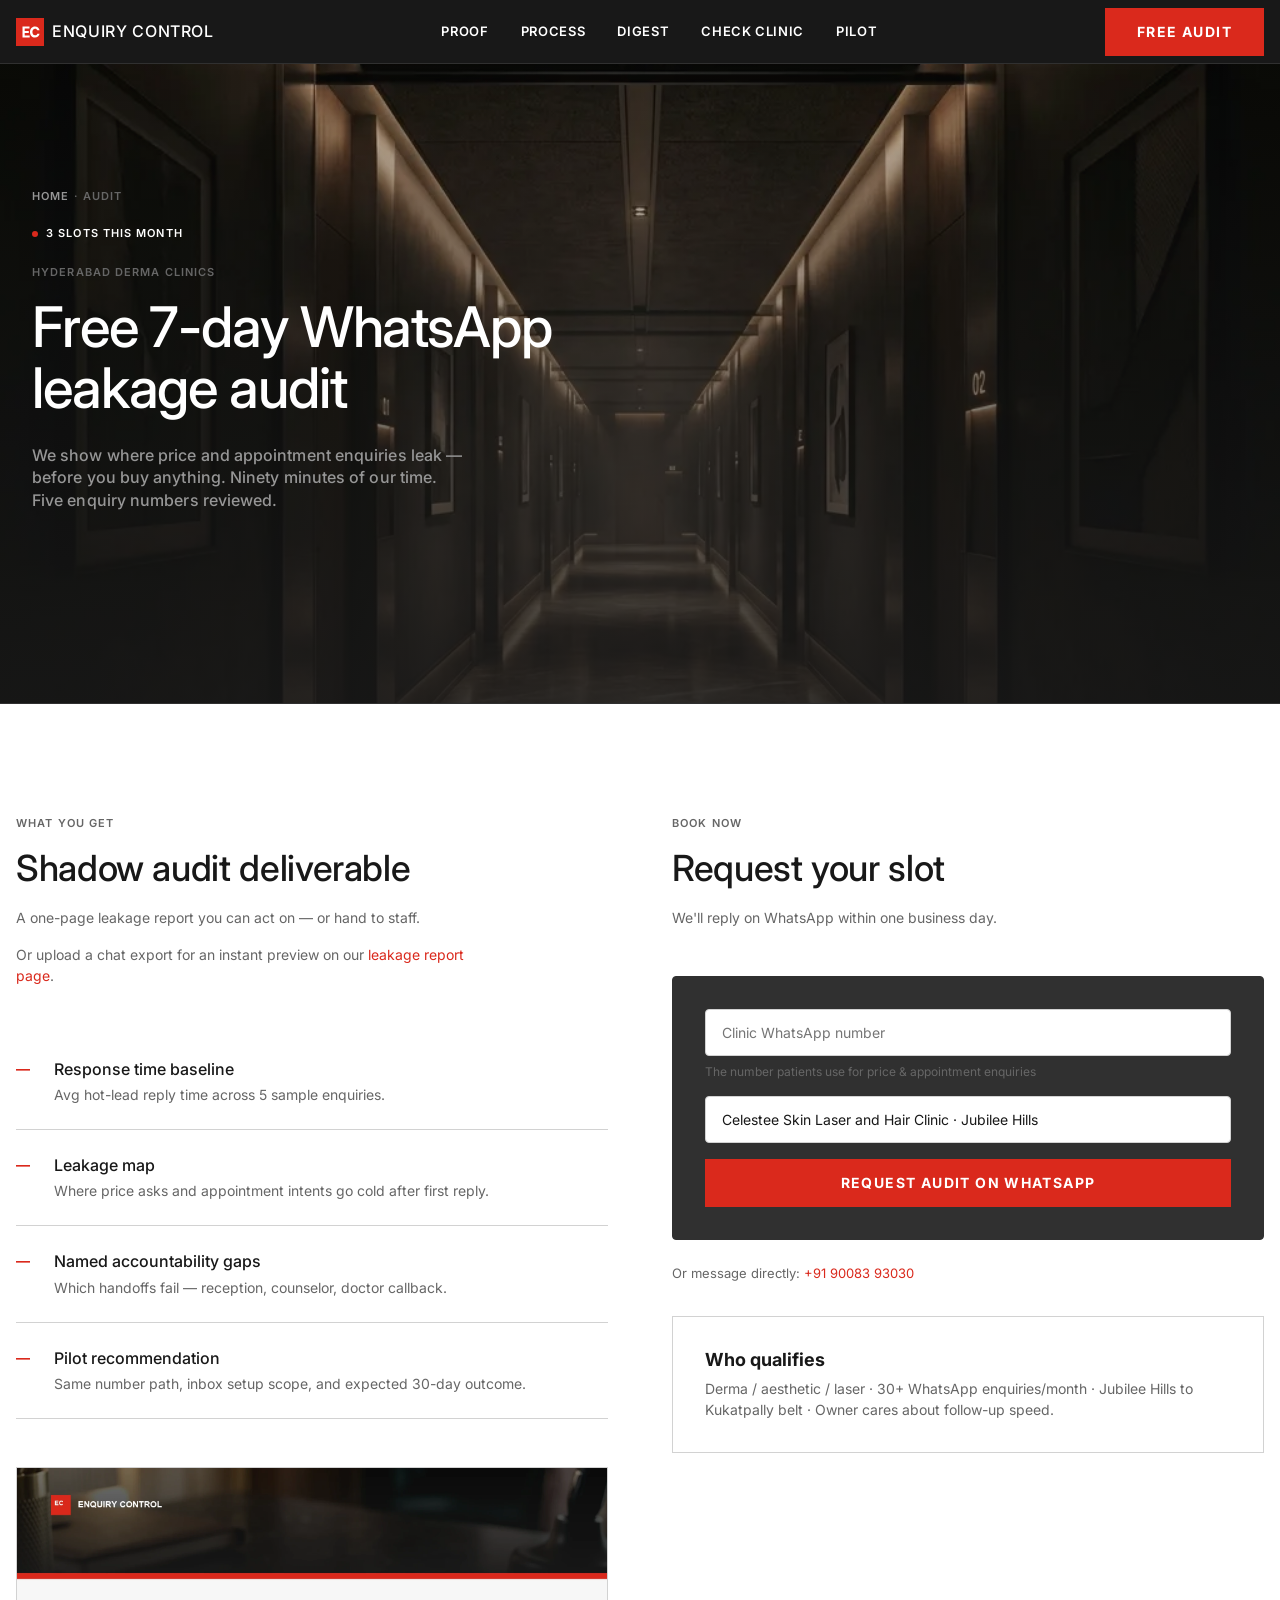
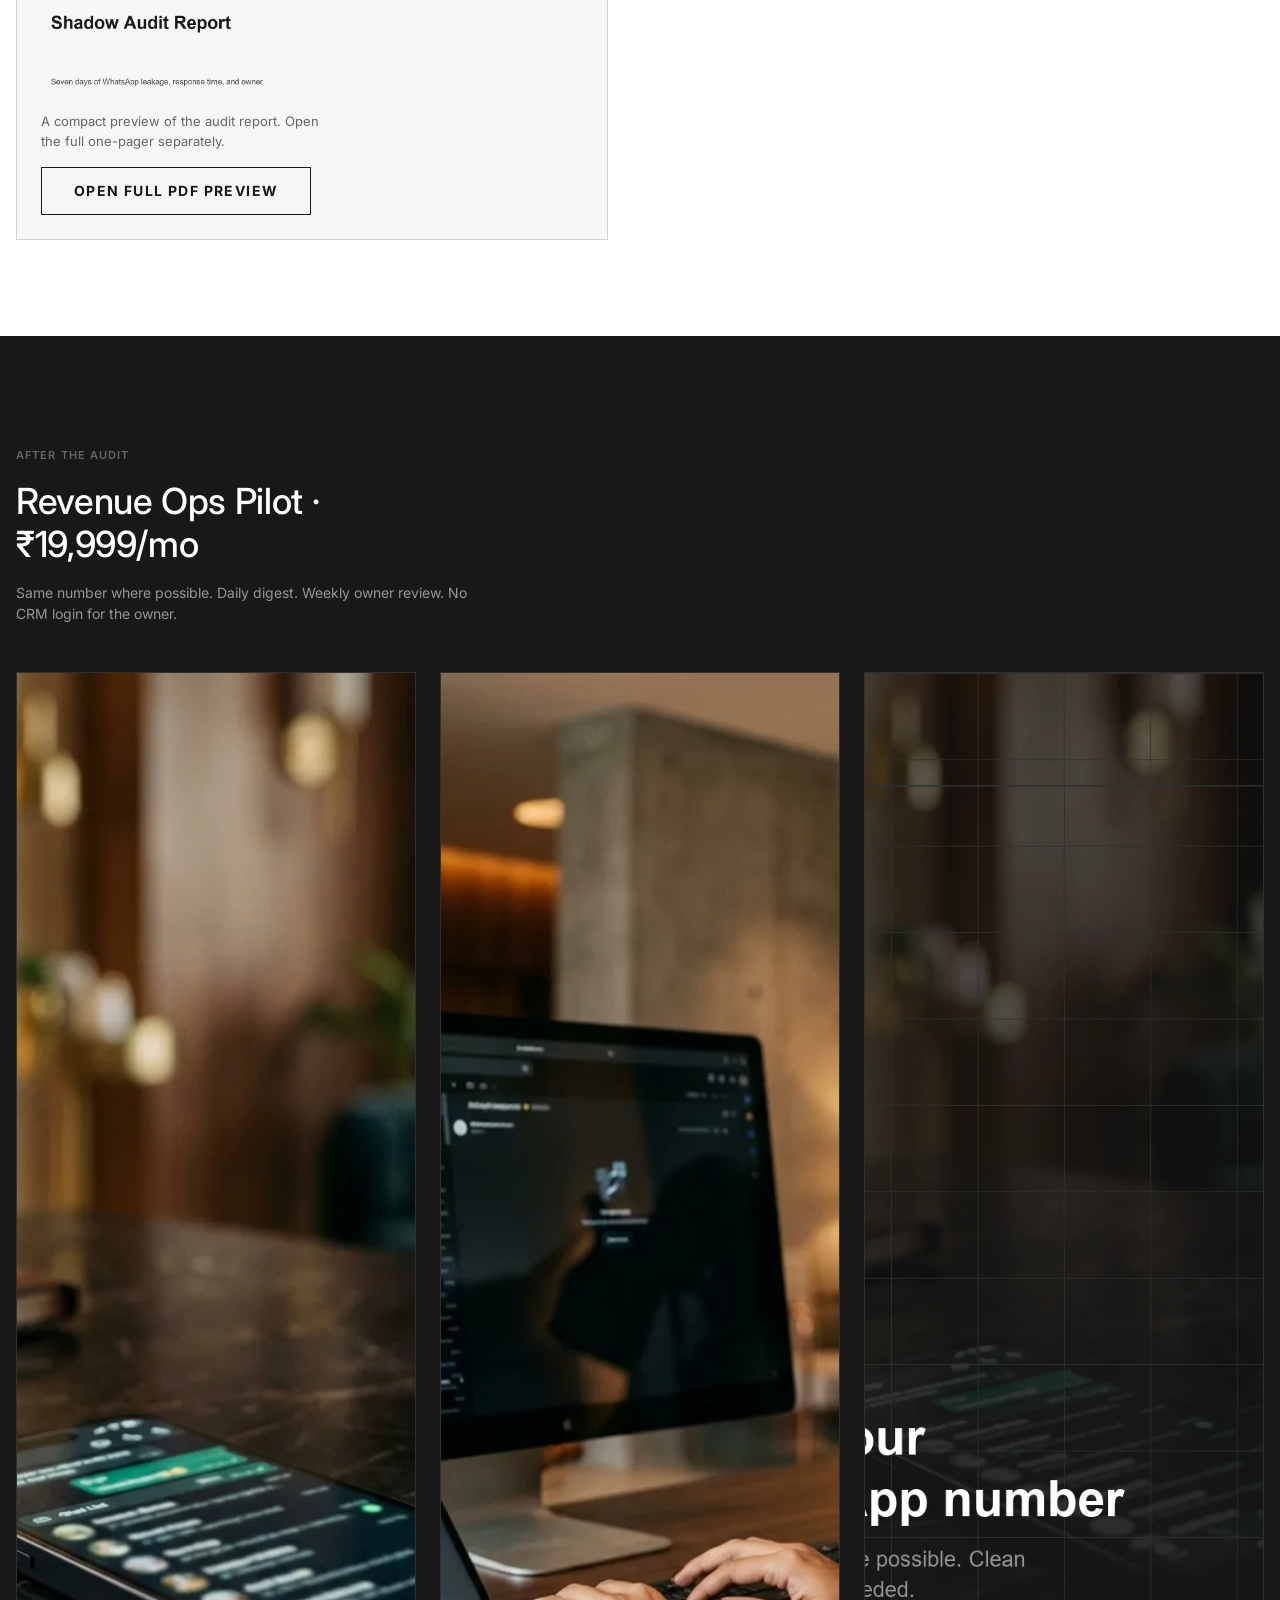
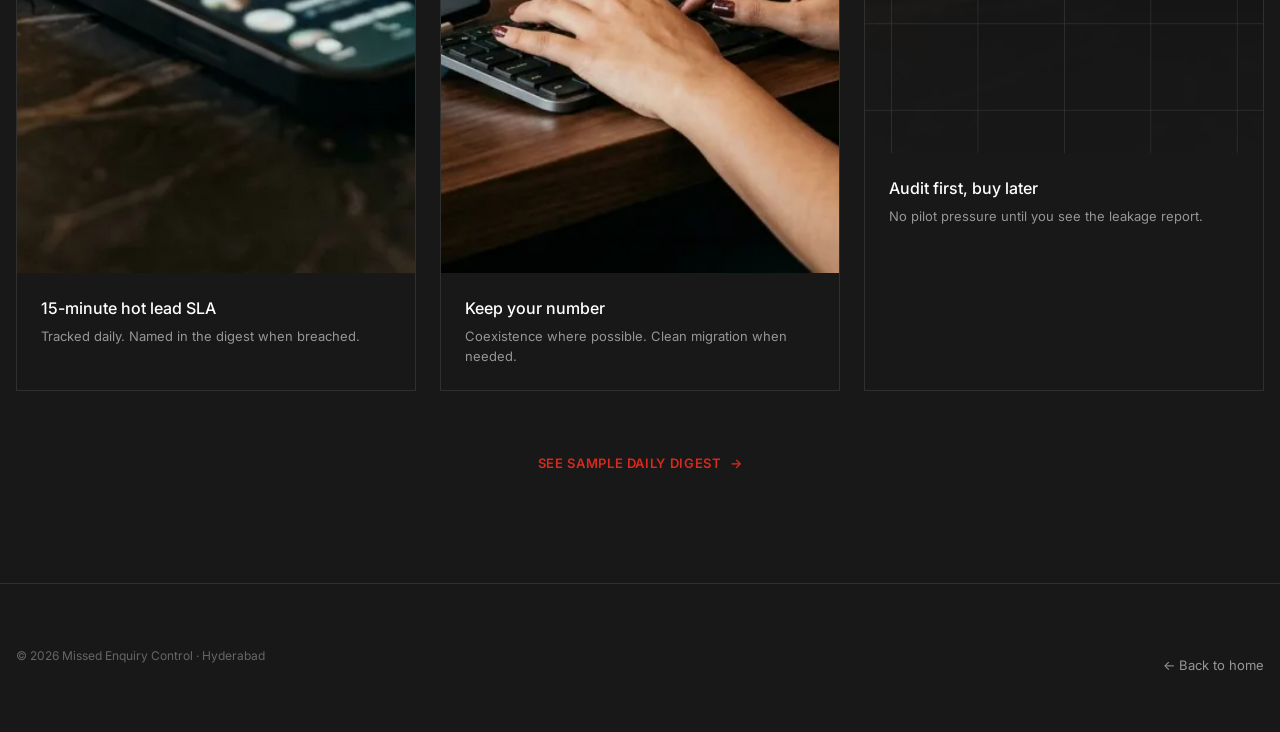
==== audit.html @ 1f403643 "Add centralized clinic config, Celestee demo, and export report page Co-authored-by: Cursor <cursora" ====
<!DOCTYPE html>
<html lang="en">

<head>
  <meta charset="UTF-8" />
  <meta name="viewport" content="width=device-width, initial-scale=1.0" />
  <meta name="description"
    content="Free 7-day WhatsApp leakage audit for Hyderabad derma clinics. See where price and appointment enquiries leak." />
  <meta property="og:title" content="Free 7-Day Audit · Missed Enquiry Control" />
  <meta property="og:description" content="Three slots this month. Jubilee Hills to Kukatpally." />
  <meta property="og:url" content="https://prasanthkuna.github.io/missed-enquiry-control/audit.html" />
  <meta property="og:image"
    content="https://prasanthkuna.github.io/missed-enquiry-control/assets/web/social-meta/ec-social-og-share.jpg" />
  <link rel="canonical" href="https://prasanthkuna.github.io/missed-enquiry-control/audit.html" />
  <title>Free 7-Day Audit · Missed Enquiry Control</title>
  <link rel="icon" type="image/png" sizes="512x512" href="assets/brand/ec-brand-favicon-512.png" />
  <link rel="stylesheet" href="tokens.css" />
  <link rel="stylesheet" href="styles.css" />
  <script>document.documentElement.classList.add("js");</script>
  <link href="https://fonts.googleapis.com/css2?family=Inter:wght@400;500;600;700&display=swap" rel="stylesheet" />
</head>

<body class="has-sticky-cta">
  <header class="top-nav-on-dark">
    <div class="container top-nav-inner">
      <a href="index.html" class="brand-mark" aria-label="Missed Enquiry Control home">
        <svg width="28" height="28" viewBox="0 0 28 28" fill="none" aria-hidden="true">
          <rect width="28" height="28" fill="#da291c" />
          <path d="M6.5 8.5h7v2h-4.8v2.5h4.1v2h-4.1v2.5h5v2h-7.2v-11z" fill="#fff" />
          <path
            d="M21.3 12.2c-.4-.9-1.1-1.5-2.2-1.5-1.6 0-2.7 1.3-2.7 3.3s1.1 3.3 2.7 3.3c1.1 0 1.9-.5 2.2-1.5h2.3c-.5 2.2-2.2 3.8-4.6 3.8-3 0-5-2.3-5-5.6s2-5.6 5-5.6c2.4 0 4.1 1.5 4.6 3.8h-2.3z"
            fill="#fff" />
        </svg>
        <span>Enquiry Control</span>
      </a>
      <nav aria-label="Primary">
        <ul class="nav-links">
          <li><a href="index.html#proof">Proof</a></li>
          <li><a href="index.html#how">Process</a></li>
          <li><a href="digest.html">Digest</a></li>
          <li><a href="report.html">Check clinic</a></li>
          <li><a href="index.html#pricing">Pilot</a></li>
        </ul>
      </nav>
      <div class="nav-actions">
        <a href="audit.html" class="button-primary" aria-current="page">Free audit</a>
        <button type="button" class="nav-toggle" aria-label="Open menu" aria-expanded="false" id="nav-toggle">
          <span></span><span></span><span></span>
        </button>
      </div>
    </div>
  </header>

  <div class="mobile-menu" id="mobile-menu" hidden>
    <a href="index.html#proof">Proof</a>
    <a href="index.html#how">Process</a>
    <a href="digest.html">Digest</a>
    <a href="report.html">Check clinic</a>
    <a href="index.html#pricing">Pilot</a>
    <a href="audit.html">Free audit</a>
  </div>

  <div class="sticky-cta-bar" id="sticky-cta">
    <a href="#audit-form" class="button-primary">Request audit</a>
  </div>

  <main>
    <section class="page-hero-compact" aria-labelledby="page-title">
      <div class="hero-photo">
        <img src="assets/web/bands/ec-band-clinic-corridor.webp" alt="" width="2560" height="900" fetchpriority="high" />
      </div>
      <div class="hero-content container">
        <p class="breadcrumb"><a href="index.html">Home</a> · Audit</p>
        <p class="hero-urgency">3 slots this month</p>
        <p class="hero-eyebrow">Hyderabad derma clinics</p>
        <h1 id="page-title">Free 7-day WhatsApp leakage audit</h1>
        <p class="hero-lead">We show where price and appointment enquiries leak — before you buy anything. Ninety
          minutes of our time. Five enquiry numbers reviewed.</p>
      </div>
    </section>

    <section class="hero-band-light page-section">
      <div class="container split-2">
        <div data-reveal>
          <div class="section-head">
            <p class="eyebrow">What you get</p>
            <h2>Shadow audit deliverable</h2>
            <p>A one-page leakage report you can act on — or hand to staff.</p>
            <p>Or upload a chat export for an instant preview on our <a href="report.html" style="color: var(--color-primary);">leakage report page</a>.</p>
          </div>
          <ul class="audit-checklist">
            <li>
              <div>
                <h3>Response time baseline</h3>
                <p>Avg hot-lead reply time across 5 sample enquiries.</p>
              </div>
            </li>
            <li>
              <div>
                <h3>Leakage map</h3>
                <p>Where price asks and appointment intents go cold after first reply.</p>
              </div>
            </li>
            <li>
              <div>
                <h3>Named accountability gaps</h3>
                <p>Which handoffs fail — reception, counselor, doctor callback.</p>
              </div>
            </li>
            <li>
              <div>
                <h3>Pilot recommendation</h3>
                <p>Same number path, inbox setup scope, and expected 30-day outcome.</p>
              </div>
            </li>
          </ul>
          <div class="audit-preview" data-reveal data-reveal-delay="1">
            <img src="assets/sales/ec-pdf-audit-cover.webp" alt="Shadow audit PDF cover preview" width="1920"
              height="1080" loading="lazy" />
            <div class="audit-preview-caption">
              <p>A compact preview of the audit report. Open the full one-pager separately.</p>
              <a href="assets/sales/ec-print-walkin-full.webp" class="button-outline-on-light" target="_blank"
                rel="noopener noreferrer">Open full PDF preview</a>
            </div>
          </div>
        </div>
        <div data-reveal data-reveal-delay="1">
          <div class="section-head">
            <p class="eyebrow">Book now</p>
            <h2>Request your slot</h2>
            <p>We'll reply on WhatsApp within one business day.</p>
          </div>
          <form class="newsletter-input-band" id="audit-form" data-audit-form style="flex-direction: column;"
            action="https://wa.me/919008393030" method="get" target="_blank" rel="noopener noreferrer">
            <label for="phone" class="visually-hidden">Clinic WhatsApp number</label>
            <input type="tel" id="phone" name="phone" class="text-input-on-light" placeholder="Clinic WhatsApp number"
              autocomplete="tel" required style="width: 100%;" />
            <p class="form-field-hint">The number patients use for price &amp; appointment enquiries</p>
            <label for="clinic" class="visually-hidden">Clinic name</label>
            <input type="text" id="clinic" name="clinic" class="text-input-on-light" placeholder="Clinic name · area"
              data-clinic-prefill required style="width: 100%;" />
            <button type="submit" class="button-primary" style="width: 100%;">Request audit on WhatsApp</button>
          </form>
          <p style="margin-top: var(--spacing-sm); font: var(--text-body-sm); color: var(--color-muted);">
            Or message directly:
            <a href="https://wa.me/919008393030?text=Hi%20%E2%80%94%20I%27d%20like%20the%20free%207-day%20WhatsApp%20leakage%20audit."
              style="color: var(--color-primary);">+91 90083 93030</a>
          </p>
          <div class="feature-card-light" style="margin-top: var(--spacing-md);">
            <h3>Who qualifies</h3>
            <p>Derma / aesthetic / laser · 30+ WhatsApp enquiries/month · Jubilee Hills to Kukatpally belt · Owner
              cares about follow-up speed.</p>
          </div>
        </div>
      </div>
    </section>

    <section class="band-dark page-section">
      <div class="container">
        <div class="section-head" data-reveal>
          <p class="eyebrow">After the audit</p>
          <h2>Revenue Ops Pilot · ₹19,999/mo</h2>
          <p>Same number where possible. Daily digest. Weekly owner review. No CRM login for the owner.</p>
        </div>
        <div class="trust-grid">
          <article class="trust-card" data-reveal>
            <img src="assets/web/features/ec-feature-same-number.webp" alt="" width="1600" height="1200"
              loading="lazy" />
            <div class="trust-card-body">
              <h3>15-minute hot lead SLA</h3>
              <p>Tracked daily. Named in the digest when breached.</p>
            </div>
          </article>
          <article class="trust-card" data-reveal data-reveal-delay="1">
            <img src="assets/web/features/ec-feature-team-inbox.webp" alt="" width="1600" height="1200"
              loading="lazy" />
            <div class="trust-card-body">
              <h3>Keep your number</h3>
              <p>Coexistence where possible. Clean migration when needed.</p>
            </div>
          </article>
          <article class="trust-card" data-reveal data-reveal-delay="2">
            <img src="assets/instagram/feed/ec-ig-post-coexistence.webp" alt="" width="1080" height="1080"
              loading="lazy" />
            <div class="trust-card-body">
              <h3>Audit first, buy later</h3>
              <p>No pilot pressure until you see the leakage report.</p>
            </div>
          </article>
        </div>
        <p style="margin-top: var(--spacing-lg); text-align: center;" data-reveal>
          <a href="digest.html" class="link-arrow">See sample daily digest</a>
        </p>
      </div>
    </section>
  </main>

  <footer class="footer-dark">
    <div class="container">
      <div class="footer-bottom" style="margin-top: 0; border-top: none; padding-top: 0;">
        <span>© 2026 Missed Enquiry Control · Hyderabad</span>
        <a class="footer-link" href="index.html">← Back to home</a>
      </div>
    </div>
  </footer>

  <style>
    .visually-hidden {
      position: absolute;
      width: 1px;
      height: 1px;
      padding: 0;
      margin: -1px;
      overflow: hidden;
      clip: rect(0, 0, 0, 0);
      border: 0;
    }

    .hero-band-light .audit-checklist li::before {
      color: var(--color-primary);
    }

    .hero-band-light .audit-checklist li {
      border-bottom-color: var(--color-hairline-on-light);
    }

    .hero-band-light .audit-checklist h3 {
      color: var(--color-body-on-light);
    }

    .hero-band-light .audit-checklist p {
      color: var(--color-muted);
    }
  </style>
  <script src="js/clinic-data.js"></script>
  <script src="site.js"></script>
</body>

</html>
---- tokens.css ----
:root {
  /* Brand & accent */
  --color-primary: #da291c;
  --color-primary-active: #b01e0a;
  --color-primary-hover: #9d2211;
  --color-accent-yellow-hypersail: #fff200;
  --color-accent-yellow: #f6e500;

  /* Surface */
  --color-canvas: #181818;
  --color-canvas-elevated: #303030;
  --color-canvas-light: #ffffff;
  --color-surface-card: #303030;
  --color-surface-soft-light: #f7f7f7;
  --color-surface-strong-light: #ebebeb;

  /* Hairlines */
  --color-hairline: #303030;
  --color-hairline-on-light: #d2d2d2;
  --color-hairline-soft: #ebebeb;

  /* Text */
  --color-ink: #ffffff;
  --color-body: #969696;
  --color-body-strong: #ffffff;
  --color-body-on-light: #181818;
  --color-muted: #666666;
  --color-muted-soft: #8f8f8f;
  --color-on-primary: #ffffff;

  /* Semantic */
  --color-semantic-info: #4c98b9;
  --color-semantic-success: #03904a;
  --color-semantic-warning: #f13a2c;

  /* Typography — Inter substitute for FerrariSans */
  --font-sans: "Inter", -apple-system, system-ui, sans-serif;

  --text-display-mega: 500 80px/1.05 var(--font-sans);
  --text-display-xl: 500 56px/1.1 var(--font-sans);
  --text-display-lg: 500 36px/1.2 var(--font-sans);
  --text-display-md: 500 26px/1.5 var(--font-sans);
  --text-title-md: 700 18px/1.2 var(--font-sans);
  --text-title-sm: 500 16px/1.4 var(--font-sans);
  --text-body-md: 400 14px/1.5 var(--font-sans);
  --text-body-sm: 400 13px/1.5 var(--font-sans);
  --text-caption: 400 12px/1.4 var(--font-sans);
  --text-caption-uppercase: 600 11px/1.4 var(--font-sans);
  --text-button: 700 14px/1 var(--font-sans);
  --text-nav-link: 600 13px/1.4 var(--font-sans);
  --text-number-display: 700 80px/1 var(--font-sans);

  --tracking-display-mega: -1.6px;
  --tracking-display-xl: -1.12px;
  --tracking-display-lg: -0.36px;
  --tracking-display-md: 0.195px;
  --tracking-title-sm: 0.08px;
  --tracking-caption-uppercase: 1.1px;
  --tracking-button: 1.4px;
  --tracking-nav-link: 0.65px;

  /* Spacing — 8px ladder */
  --spacing-xxxs: 4px;
  --spacing-xxs: 8px;
  --spacing-xs: 16px;
  --spacing-sm: 24px;
  --spacing-md: 32px;
  --spacing-lg: 48px;
  --spacing-xl: 64px;
  --spacing-xxl: 96px;
  --spacing-super: 128px;

  /* Radius */
  --rounded-none: 0px;
  --rounded-xs: 2px;
  --rounded-sm: 4px;
  --rounded-md: 6px;
  --rounded-lg: 8px;
  --rounded-xl: 12px;
  --rounded-full: 9999px;

  /* Elevation */
  --shadow-small: 0 4px 8px rgba(0, 0, 0, 0.1);
  --gradient-rosso: linear-gradient(180deg, #a00c01, #da291c 64%);
  --gradient-dark: linear-gradient(180deg, #3c3c3c, #030303 64%);

  /* Layout */
  --container-max: 1280px;
  --nav-height: 64px;
}

@media (max-width: 1024px) {
  :root {
    --text-display-mega: 500 56px/1.1 var(--font-sans);
    --text-number-display: 700 56px/1 var(--font-sans);
    --tracking-display-mega: -1.12px;
  }
}

@media (max-width: 640px) {
  :root {
    --text-display-mega: 500 32px/1.15 var(--font-sans);
    --text-display-lg: 500 28px/1.2 var(--font-sans);
    --text-number-display: 700 48px/1 var(--font-sans);
    --tracking-display-mega: -0.64px;
    --spacing-xxl: 64px;
    --spacing-super: 80px;
  }
}
---- styles.css ----
*,
*::before,
*::after {
  box-sizing: border-box;
  margin: 0;
  padding: 0;
}

html {
  scroll-behavior: smooth;
}

body {
  font: var(--text-body-md);
  letter-spacing: 0;
  color: var(--color-body);
  background: var(--color-canvas);
  -webkit-font-smoothing: antialiased;
}

img {
  display: block;
  max-width: 100%;
}

a {
  color: inherit;
  text-decoration: none;
}

.container {
  width: min(100% - var(--spacing-md), var(--container-max));
  margin-inline: auto;
}

/* ——— Top nav ——— */
.top-nav-on-dark {
  position: fixed;
  inset: 0 0 auto 0;
  z-index: 100;
  height: var(--nav-height);
  background: var(--color-canvas);
  border-bottom: 1px solid var(--color-hairline);
}

.top-nav-inner {
  height: 100%;
  display: flex;
  align-items: center;
  justify-content: space-between;
  gap: var(--spacing-sm);
}

.brand-mark {
  display: flex;
  align-items: center;
  gap: var(--spacing-xxs);
  color: var(--color-ink);
  font: var(--text-title-sm);
  letter-spacing: var(--tracking-nav-link);
  text-transform: uppercase;
}

.brand-mark svg {
  flex-shrink: 0;
}

.nav-links {
  display: none;
  align-items: center;
  gap: var(--spacing-md);
  list-style: none;
}

.nav-links a {
  font: var(--text-nav-link);
  letter-spacing: var(--tracking-nav-link);
  text-transform: uppercase;
  color: var(--color-ink);
  padding: var(--spacing-xxs) 0;
  min-height: 48px;
  display: inline-flex;
  align-items: center;
}

.nav-actions {
  display: flex;
  align-items: center;
  gap: var(--spacing-xs);
}

.nav-toggle {
  display: flex;
  flex-direction: column;
  justify-content: center;
  gap: 5px;
  width: 48px;
  height: 48px;
  background: none;
  border: none;
  cursor: pointer;
  padding: var(--spacing-xxs);
}

.nav-toggle span {
  display: block;
  height: 1px;
  background: var(--color-ink);
  width: 20px;
}

.mobile-menu {
  display: none;
  position: fixed;
  inset: var(--nav-height) 0 0 0;
  background: var(--color-canvas);
  padding: var(--spacing-md);
  border-top: 1px solid var(--color-hairline);
  z-index: 99;
}

.mobile-menu.is-open {
  display: block;
}

.mobile-menu a {
  display: block;
  font: var(--text-nav-link);
  letter-spacing: var(--tracking-nav-link);
  text-transform: uppercase;
  color: var(--color-ink);
  padding: var(--spacing-sm) 0;
  border-bottom: 1px solid var(--color-hairline);
}

@media (min-width: 768px) {
  .nav-links {
    display: flex;
  }

  .nav-toggle {
    display: none;
  }
}

.top-nav-on-dark.is-scrolled {
  background: rgba(24, 24, 24, 0.94);
  backdrop-filter: blur(14px);
  -webkit-backdrop-filter: blur(14px);
  border-bottom-color: rgba(48, 48, 48, 0.9);
}

.nav-links a[aria-current="page"] {
  color: var(--color-primary);
}

/* ——— Buttons ——— */
.button-primary,
.button-outline-on-dark,
.button-outline-on-light {
  display: inline-flex;
  align-items: center;
  justify-content: center;
  min-height: 48px;
  padding: 14px 32px;
  font: var(--text-button);
  letter-spacing: var(--tracking-button);
  text-transform: uppercase;
  border-radius: var(--rounded-none);
  border: none;
  cursor: pointer;
  white-space: nowrap;
}

.button-primary {
  background: var(--color-primary);
  color: var(--color-on-primary);
}

.button-primary:active {
  background: var(--color-primary-active);
}

.button-outline-on-dark {
  background: transparent;
  color: var(--color-ink);
  border: 1px solid var(--color-ink);
}

.button-outline-on-light {
  background: transparent;
  color: var(--color-body-on-light);
  border: 1px solid var(--color-body-on-light);
}

.button-tertiary-text {
  font: var(--text-nav-link);
  letter-spacing: var(--tracking-nav-link);
  text-transform: uppercase;
  color: var(--color-ink);
  background: none;
  border: none;
  cursor: pointer;
  min-height: 48px;
  display: inline-flex;
  align-items: center;
}

/* ——— Hero cinema ——— */
.hero-band-cinema {
  position: relative;
  min-height: 100vh;
  min-height: 100svh;
  display: flex;
  flex-direction: column;
  justify-content: flex-end;
  background: var(--color-canvas);
}

.hero-photo {
  position: absolute;
  inset: 0;
  z-index: 0;
}

.hero-photo picture,
.hero-photo img {
  width: 100%;
  height: 100%;
}

.hero-photo picture {
  display: block;
}

.hero-photo img {
  object-fit: cover;
  object-position: center 30%;
}

.hero-photo::after {
  content: "";
  position: absolute;
  inset: 0;
  background: linear-gradient(180deg,
      rgba(24, 24, 24, 0.15) 0%,
      rgba(24, 24, 24, 0.55) 45%,
      rgba(24, 24, 24, 0.92) 100%);
}

.hero-content {
  position: relative;
  z-index: 1;
  padding: var(--spacing-super) var(--spacing-md) var(--spacing-xxl);
  width: 100%;
  max-width: var(--container-max);
  margin-inline: auto;
}

.hero-eyebrow {
  font: var(--text-caption-uppercase);
  letter-spacing: var(--tracking-caption-uppercase);
  text-transform: uppercase;
  color: var(--color-muted);
  margin-bottom: var(--spacing-xs);
}

.hero-band-cinema h1 {
  font: var(--text-display-mega);
  letter-spacing: var(--tracking-display-mega);
  font-weight: 500;
  color: var(--color-ink);
  max-width: 14ch;
  margin-bottom: var(--spacing-sm);
}

.hero-lead {
  font: var(--text-title-sm);
  letter-spacing: var(--tracking-title-sm);
  color: var(--color-body);
  max-width: 42ch;
  margin-bottom: var(--spacing-lg);
}

.hero-ctas {
  display: flex;
  flex-wrap: wrap;
  gap: var(--spacing-xs);
}

/* ——— Spec row ——— */
.spec-band {
  padding: var(--spacing-xxl) 0;
  border-top: 1px solid var(--color-hairline);
  border-bottom: 1px solid var(--color-hairline);
}

.spec-grid {
  display: grid;
  grid-template-columns: repeat(2, 1fr);
  gap: var(--spacing-md);
}

@media (min-width: 768px) {
  .spec-grid {
    grid-template-columns: repeat(4, 1fr);
  }
}

.spec-cell {
  text-align: left;
}

.spec-cell .value {
  font: var(--text-number-display);
  letter-spacing: var(--tracking-display-mega);
  color: var(--color-ink);
  line-height: 1;
}

.spec-cell .value.accent {
  color: var(--color-primary);
}

.spec-cell .label {
  font: var(--text-caption-uppercase);
  letter-spacing: var(--tracking-caption-uppercase);
  text-transform: uppercase;
  color: var(--color-muted);
  margin-top: var(--spacing-xxs);
}

/* ——— Section heads ——— */
.section-head {
  margin-bottom: var(--spacing-lg);
}

.section-head .eyebrow {
  font: var(--text-caption-uppercase);
  letter-spacing: var(--tracking-caption-uppercase);
  text-transform: uppercase;
  color: var(--color-muted);
  margin-bottom: var(--spacing-xs);
}

.section-head h2 {
  font: var(--text-display-lg);
  letter-spacing: var(--tracking-display-lg);
  font-weight: 500;
  color: var(--color-ink);
  max-width: 20ch;
}

.section-head p {
  margin-top: var(--spacing-xs);
  max-width: 52ch;
  color: var(--color-body);
}

/* ——— Feature cards ——— */
.band-dark {
  padding: var(--spacing-xxl) 0;
}

.feature-grid {
  display: grid;
  gap: var(--spacing-sm);
}

@media (min-width: 640px) {
  .feature-grid {
    grid-template-columns: repeat(2, 1fr);
  }
}

@media (min-width: 1024px) {
  .feature-grid.cols-3 {
    grid-template-columns: repeat(3, 1fr);
  }
}

.feature-card-photo {
  background: var(--color-canvas);
  color: var(--color-ink);
  border-radius: var(--rounded-none);
  border: 1px solid var(--color-hairline);
}

.feature-card-photo .card-image {
  aspect-ratio: 4 / 3;
  overflow: hidden;
}

.feature-card-photo .card-image img {
  width: 100%;
  height: 100%;
  object-fit: cover;
}

.feature-card-photo .card-body {
  padding: var(--spacing-sm);
}

.feature-card-photo h3 {
  font: var(--text-title-md);
  color: var(--color-ink);
  margin-bottom: var(--spacing-xxs);
}

.feature-card-photo p {
  font: var(--text-body-md);
  color: var(--color-body);
}

/* ——— Livery accent band ——— */
.livery-band {
  background: var(--gradient-rosso);
  padding: var(--spacing-xxl) 0;
  color: var(--color-ink);
}

.livery-band blockquote {
  font: var(--text-display-md);
  letter-spacing: var(--tracking-display-md);
  font-weight: 500;
  max-width: 28ch;
  line-height: 1.4;
}

.livery-band cite {
  display: block;
  margin-top: var(--spacing-sm);
  font: var(--text-caption-uppercase);
  letter-spacing: var(--tracking-caption-uppercase);
  text-transform: uppercase;
  font-style: normal;
  opacity: 0.85;
}

.livery-band.position-band h2 {
  font: var(--text-display-lg);
  letter-spacing: var(--tracking-display-lg);
  font-weight: 500;
  max-width: 16ch;
  line-height: 1.2;
}

/* ——— Digest preview ——— */
.digest-preview {
  background: var(--color-canvas-elevated);
  border: 1px solid var(--color-hairline);
  border-radius: var(--rounded-none);
  padding: var(--spacing-md);
  font-family: ui-monospace, "Cascadia Code", monospace;
  font-size: 13px;
  line-height: 1.55;
  color: var(--color-body-strong);
  white-space: pre-wrap;
}

.digest-preview .line-muted {
  color: var(--color-muted);
}

.digest-preview .line-alert {
  color: var(--color-primary);
}

.split-band {
  display: grid;
  gap: var(--spacing-lg);
  align-items: start;
}

@media (min-width: 1024px) {
  .split-band {
    grid-template-columns: 1fr 1fr;
    gap: var(--spacing-xl);
  }
}

.process-list--digest {
  margin-top: var(--spacing-lg);
  max-width: 42rem;
}

@media (min-width: 1024px) {
  .process-list--digest {
    max-width: 36rem;
  }
}

/* ——— Cinematic wide bands (Ferrari editorial breathers) ——— */
.band-cinema-wide {
  position: relative;
  width: 100%;
  min-height: clamp(200px, 24vw, 340px);
  overflow: hidden;
  background: var(--color-canvas);
  border-block: 1px solid var(--color-hairline);
}

.band-cinema-wide img {
  width: 100%;
  height: clamp(200px, 24vw, 340px);
  object-fit: cover;
  object-position: center;
  display: block;
  opacity: 0.88;
}

.band-cinema-wide::after {
  content: "";
  position: absolute;
  inset: 0;
  background: linear-gradient(
    180deg,
    rgba(24, 24, 24, 0.15) 0%,
    rgba(24, 24, 24, 0.55) 100%
  );
  pointer-events: none;
}

.pricing-band-wrap {
  position: relative;
}

.pricing-band-photo {
  width: 100%;
  max-height: 280px;
  object-fit: cover;
  object-position: center 40%;
  display: block;
  opacity: 0.92;
}

.pricing-band-wrap .hero-band-light {
  position: relative;
}


.cta-whatsapp-link {
  font: var(--text-nav-link);
  letter-spacing: var(--tracking-nav-link);
  text-transform: uppercase;
  color: var(--color-primary);
  display: inline-flex;
  align-items: center;
  min-height: 48px;
  margin-top: var(--spacing-xs);
}

.cta-whatsapp-link:hover {
  color: var(--color-ink);
}

/* ——— Light editorial band ——— */
.hero-band-light {
  background: var(--color-canvas-light);
  color: var(--color-body-on-light);
  padding: var(--spacing-xxl) 0;
}

.hero-band-light .section-head h2 {
  color: var(--color-body-on-light);
}

.hero-band-light .section-head p {
  color: var(--color-muted);
}

.pricing-table {
  width: 100%;
  border-collapse: collapse;
  margin-top: var(--spacing-lg);
  table-layout: fixed;
}

.pricing-table .col-service {
  width: auto;
}

.pricing-table .col-price {
  width: 9.5rem;
}

.pricing-table th,
.pricing-table td {
  text-align: left;
  padding: var(--spacing-sm) 0;
  border-bottom: 1px solid var(--color-hairline-on-light);
  font: var(--text-body-md);
  vertical-align: baseline;
}

.pricing-table th {
  font: var(--text-caption-uppercase);
  letter-spacing: var(--tracking-caption-uppercase);
  text-transform: uppercase;
  color: var(--color-muted);
  padding-bottom: var(--spacing-xs);
}

.pricing-table th:last-child,
.pricing-table td:last-child {
  text-align: right;
}

.pricing-table .pricing-amount {
  display: inline-block;
  min-width: 7.5rem;
  font: var(--text-title-sm);
  font-variant-numeric: tabular-nums;
  color: var(--color-body-on-light);
  text-align: right;
}

.pricing-table .pricing-note {
  color: var(--color-muted);
  font-weight: 400;
}

.pricing-highlight {
  background: var(--color-surface-soft-light);
  border: 1px solid var(--color-hairline-on-light);
  padding: var(--spacing-md);
  margin-top: var(--spacing-lg);
}

.pricing-highlight h3 {
  font: var(--text-display-md);
  letter-spacing: var(--tracking-display-md);
  font-weight: 500;
  color: var(--color-body-on-light);
  margin-bottom: var(--spacing-xs);
}

.pricing-highlight .price {
  font: var(--text-number-display);
  font-size: 48px;
  letter-spacing: -0.96px;
  color: var(--color-primary);
  line-height: 1;
  margin-bottom: var(--spacing-sm);
}

.pricing-highlight ul {
  list-style: none;
  margin-bottom: var(--spacing-md);
}

.pricing-highlight li {
  padding: var(--spacing-xxs) 0;
  border-bottom: 1px solid var(--color-hairline-soft);
  font: var(--text-body-md);
  color: var(--color-body-on-light);
}

.pricing-highlight li::before {
  content: "—";
  margin-right: var(--spacing-xxs);
  color: var(--color-muted);
}

.feature-card-light {
  background: var(--color-canvas-light);
  border: 1px solid var(--color-hairline-on-light);
  border-radius: var(--rounded-none);
  padding: var(--spacing-md);
}

.feature-card-light h3 {
  font: var(--text-title-md);
  color: var(--color-body-on-light);
  margin-bottom: var(--spacing-xxs);
}

.feature-card-light p {
  color: var(--color-muted);
}

.check-grid {
  display: grid;
  gap: var(--spacing-sm);
  margin-top: var(--spacing-lg);
}

@media (min-width: 640px) {
  .check-grid {
    grid-template-columns: repeat(2, 1fr);
  }
}

/* ——— Process steps ——— */
.process-list {
  list-style: none;
  counter-reset: step;
}

.process-list li {
  counter-increment: step;
  display: grid;
  grid-template-columns: auto 1fr;
  gap: var(--spacing-sm);
  padding: var(--spacing-md) 0;
  border-bottom: 1px solid var(--color-hairline);
}

.process-list li::before {
  content: counter(step, decimal-leading-zero);
  font: var(--text-caption-uppercase);
  letter-spacing: var(--tracking-caption-uppercase);
  color: var(--color-primary);
}

.process-list h3 {
  font: var(--text-title-md);
  color: var(--color-ink);
  margin-bottom: var(--spacing-xxs);
}

/* ——— CTA band ——— */
.cta-band-dark {
  padding: var(--spacing-xxl) 0;
  text-align: center;
  background: var(--gradient-dark);
  border-top: 1px solid var(--color-hairline);
}

.cta-band-dark h2 {
  font: var(--text-display-lg);
  letter-spacing: var(--tracking-display-lg);
  font-weight: 500;
  color: var(--color-ink);
  margin-bottom: var(--spacing-sm);
  max-width: 20ch;
  margin-inline: auto;
}

.cta-band-dark p {
  color: var(--color-body);
  max-width: 40ch;
  margin: 0 auto var(--spacing-lg);
}

/* ——— Footer ——— */
.footer-dark {
  background: var(--color-canvas);
  padding: var(--spacing-xl) 0 var(--spacing-lg);
  border-top: 1px solid var(--color-hairline);
}

.footer-grid {
  display: grid;
  gap: var(--spacing-lg);
}

@media (min-width: 768px) {
  .footer-grid {
    grid-template-columns: 2fr repeat(4, 1fr);
  }
}

.footer-brand p {
  margin-top: var(--spacing-xs);
  max-width: 32ch;
}

.footer-col h4 {
  font: var(--text-caption-uppercase);
  letter-spacing: var(--tracking-caption-uppercase);
  text-transform: uppercase;
  color: var(--color-muted);
  margin-bottom: var(--spacing-xs);
}

.footer-col ul {
  list-style: none;
}

.footer-link {
  display: block;
  font: var(--text-body-sm);
  color: var(--color-body);
  padding: var(--spacing-xxs) 0;
}

.footer-bottom {
  margin-top: var(--spacing-lg);
  padding-top: var(--spacing-sm);
  border-top: 1px solid var(--color-hairline);
  font: var(--text-caption);
  color: var(--color-muted);
  display: flex;
  flex-wrap: wrap;
  justify-content: space-between;
  gap: var(--spacing-xs);
}

.badge-pill {
  display: inline-flex;
  align-items: center;
  background: var(--color-canvas-elevated);
  color: var(--color-ink);
  font: var(--text-caption-uppercase);
  letter-spacing: var(--tracking-caption-uppercase);
  text-transform: uppercase;
  border-radius: var(--rounded-full);
  padding: 4px 12px;
  border: 1px solid var(--color-hairline);
}

/* ——— Form ——— */
.newsletter-input-band {
  background: var(--color-canvas-elevated);
  padding: var(--spacing-md);
  border-radius: var(--rounded-sm);
  border: 1px solid var(--color-hairline);
  display: flex;
  flex-wrap: wrap;
  gap: var(--spacing-xs);
  margin-top: var(--spacing-md);
}

.text-input-on-dark {
  flex: 1;
  min-width: 200px;
  height: 48px;
  padding: 14px 16px;
  background: var(--color-canvas);
  color: var(--color-ink);
  border: 1px solid var(--color-hairline);
  border-radius: var(--rounded-sm);
  font: var(--text-body-md);
}

.text-input-on-dark::placeholder {
  color: var(--color-muted-soft);
}

.text-input-on-light {
  flex: 1;
  min-width: 200px;
  height: 48px;
  padding: 14px 16px;
  background: var(--color-canvas-light);
  color: var(--color-body-on-light);
  border: 1px solid var(--color-hairline-on-light);
  border-radius: var(--rounded-sm);
  font: var(--text-body-md);
}

.form-field-hint {
  flex: 1 1 100%;
  margin: calc(-1 * var(--spacing-xxs)) 0 0;
  font: var(--text-caption);
  color: var(--color-muted);
  text-align: left;
}

/* ——— Scroll reveal (P3) ——— */
[data-reveal] {
  opacity: 1;
  transform: none;
}

html.js [data-reveal]:not(.is-visible) {
  opacity: 0;
  transform: translateY(18px);
  transition:
    opacity 0.75s cubic-bezier(0.22, 1, 0.36, 1),
    transform 0.75s cubic-bezier(0.22, 1, 0.36, 1);
}

[data-reveal].is-visible {
  opacity: 1;
  transform: none;
}

[data-reveal][data-reveal-delay="1"] {
  transition-delay: 0.1s;
}

[data-reveal][data-reveal-delay="2"] {
  transition-delay: 0.2s;
}

[data-reveal][data-reveal-delay="3"] {
  transition-delay: 0.3s;
}

@media (prefers-reduced-motion: reduce) {
  [data-reveal] {
    opacity: 1;
    transform: none;
    transition: none;
  }

  .band-cinema-wide img {
    transform: none !important;
  }
}

/* ——— Sticky mobile CTA (P3) ——— */
.sticky-cta-bar {
  position: fixed;
  inset: auto 0 0 0;
  z-index: 90;
  padding: var(--spacing-xs);
  background: rgba(24, 24, 24, 0.96);
  border-top: 1px solid var(--color-hairline);
  backdrop-filter: blur(12px);
  -webkit-backdrop-filter: blur(12px);
  transform: translateY(100%);
  transition: transform 0.35s ease;
}

.sticky-cta-bar.is-visible {
  transform: translateY(0);
}

.sticky-cta-bar .button-primary {
  width: 100%;
}

@media (min-width: 768px) {
  .sticky-cta-bar {
    display: none;
  }
}

body.has-sticky-cta {
  padding-bottom: 72px;
}

@media (min-width: 768px) {
  body.has-sticky-cta {
    padding-bottom: 0;
  }
}

/* ——— Hero urgency ——— */
.hero-urgency {
  display: inline-flex;
  align-items: center;
  gap: var(--spacing-xxs);
  margin-bottom: var(--spacing-sm);
  font: var(--text-caption-uppercase);
  letter-spacing: var(--tracking-caption-uppercase);
  text-transform: uppercase;
  color: var(--color-ink);
}

.hero-urgency::before {
  content: "";
  width: 6px;
  height: 6px;
  background: var(--color-primary);
  border-radius: var(--rounded-full);
}

/* ——— Proof split (P0) ——— */
.proof-split {
  display: grid;
  gap: var(--spacing-lg);
  align-items: center;
}

@media (min-width: 1024px) {
  .proof-split {
    grid-template-columns: 1fr minmax(280px, 420px);
    gap: var(--spacing-xl);
  }
}

.section-head-centered {
  text-align: center;
  margin-inline: auto;
  max-width: 40rem;
}

.section-head-centered h2,
.section-head-centered p {
  margin-inline: auto;
}

.spec-grid-centered {
  margin-top: var(--spacing-lg);
}

.spec-grid-centered .spec-cell {
  text-align: center;
}

.feature-card-photo .card-image img,
.trust-card img,
.pricing-visual img,
.editorial-split img {
  object-position: center;
}

.trust-card img {
  width: 100%;
  aspect-ratio: 16 / 10;
  object-fit: cover;
  object-position: center;
}

/* ——— Before / after editorial (P0) ——— */
.editorial-split {
  position: relative;
  min-height: clamp(320px, 42vw, 520px);
  overflow: hidden;
  border-block: 1px solid var(--color-hairline);
}

.editorial-split img {
  width: 100%;
  height: clamp(320px, 42vw, 520px);
  object-fit: cover;
  object-position: center 40%;
}

.editorial-split-overlay {
  position: absolute;
  inset: 0;
  display: flex;
  flex-direction: column;
  justify-content: flex-end;
  padding: var(--spacing-lg) var(--spacing-md);
  background: linear-gradient(
    180deg,
    rgba(24, 24, 24, 0.1) 0%,
    rgba(24, 24, 24, 0.75) 55%,
    rgba(24, 24, 24, 0.95) 100%
  );
}

.editorial-split-overlay .eyebrow {
  font: var(--text-caption-uppercase);
  letter-spacing: var(--tracking-caption-uppercase);
  text-transform: uppercase;
  color: var(--color-muted);
  margin-bottom: var(--spacing-xs);
}

.editorial-split-overlay h2 {
  font: var(--text-display-lg);
  letter-spacing: var(--tracking-display-lg);
  font-weight: 500;
  color: var(--color-ink);
  max-width: 18ch;
}

.editorial-split-overlay p {
  margin-top: var(--spacing-xs);
  max-width: 40ch;
  color: var(--color-body);
}

/* ——— Feature row 2 (P1) ——— */
.feature-grid.cols-2-wide {
  margin-top: var(--spacing-sm);
}

@media (min-width: 1024px) {
  .feature-grid.cols-2-wide {
    grid-template-columns: repeat(2, 1fr);
  }
}

.feature-card-photo.feature-card-wide .card-image {
  aspect-ratio: 16 / 10;
}

/* ——— Digest steps (homepage — no IG slider) ——— */
.digest-steps {
  list-style: none;
  counter-reset: digest-step;
  margin: 0;
  padding: 0;
}

.digest-steps li {
  counter-increment: digest-step;
  display: grid;
  grid-template-columns: auto 1fr;
  gap: var(--spacing-sm);
  padding: var(--spacing-md) 0;
  border-bottom: 1px solid var(--color-hairline);
}

.digest-steps li::before {
  content: counter(digest-step, decimal-leading-zero);
  font: var(--text-caption-uppercase);
  letter-spacing: var(--tracking-caption-uppercase);
  color: var(--color-primary);
}

.digest-steps strong {
  display: block;
  font: var(--text-title-sm);
  color: var(--color-ink);
  margin-bottom: var(--spacing-xxs);
}

.digest-steps span {
  display: block;
  font: var(--text-body-sm);
  color: var(--color-body);
}

/* ——— Digest carousel (digest.html subpage) ——— */
.digest-block {
  display: grid;
  gap: var(--spacing-lg);
}

@media (min-width: 1024px) {
  .digest-block {
    grid-template-columns: minmax(0, 1.1fr) minmax(0, 0.9fr);
    gap: var(--spacing-xl);
    align-items: start;
  }
}

.carousel-shell {
  position: relative;
}

.carousel-track {
  display: flex;
  gap: var(--spacing-xs);
  overflow-x: auto;
  scroll-snap-type: x mandatory;
  scroll-behavior: smooth;
  -webkit-overflow-scrolling: touch;
  scrollbar-width: none;
  padding-bottom: var(--spacing-xxs);
}

.carousel-track::-webkit-scrollbar {
  display: none;
}

.carousel-slide {
  flex: 0 0 min(100%, 340px);
  scroll-snap-align: start;
  scroll-snap-stop: always;
}

@media (min-width: 640px) {
  .carousel-slide {
    flex-basis: min(78%, 380px);
  }
}

.carousel-slide figure {
  margin: 0;
  border: 1px solid var(--color-hairline);
  background: var(--color-canvas-elevated);
}

.carousel-slide img {
  width: 100%;
  aspect-ratio: 4 / 5;
  object-fit: cover;
  object-position: center;
  background: var(--color-canvas);
}

.carousel-slide figcaption {
  padding: var(--spacing-xs) var(--spacing-sm);
  font: var(--text-body-sm);
  color: var(--color-body);
  border-top: 1px solid var(--color-hairline);
}

.carousel-slide figcaption strong {
  display: block;
  font: var(--text-title-sm);
  color: var(--color-ink);
  margin-bottom: 4px;
}

.carousel-controls {
  display: flex;
  align-items: center;
  justify-content: space-between;
  gap: var(--spacing-xs);
  margin-top: var(--spacing-sm);
}

.carousel-nav-btn {
  width: 48px;
  height: 48px;
  border: 1px solid var(--color-hairline);
  background: var(--color-canvas-elevated);
  color: var(--color-ink);
  font-size: 18px;
  cursor: pointer;
  flex-shrink: 0;
}

.carousel-dots {
  display: flex;
  gap: 8px;
  flex: 1;
  justify-content: center;
}

.carousel-dots button {
  width: 32px;
  height: 3px;
  padding: 0;
  border: none;
  background: var(--color-hairline);
  cursor: pointer;
  transition: background 0.2s ease, width 0.2s ease;
}

.carousel-dots button.is-active {
  background: var(--color-primary);
  width: 48px;
}

.digest-side {
  display: flex;
  flex-direction: column;
  gap: var(--spacing-sm);
}

.link-arrow {
  font: var(--text-nav-link);
  letter-spacing: var(--tracking-nav-link);
  text-transform: uppercase;
  color: var(--color-primary);
  display: inline-flex;
  align-items: center;
  gap: 8px;
  min-height: 48px;
}

.link-arrow::after {
  content: "→";
}

/* ——— Trust strip (P1) ——— */
.trust-strip {
  padding: var(--spacing-xxl) 0;
  border-top: 1px solid var(--color-hairline);
}

.trust-grid {
  display: grid;
  gap: var(--spacing-sm);
}

@media (min-width: 768px) {
  .trust-grid {
    grid-template-columns: repeat(3, 1fr);
  }
}

.trust-card {
  border: 1px solid var(--color-hairline);
  overflow: hidden;
  background: var(--color-canvas);
}

.trust-card-image {
  aspect-ratio: 16 / 10;
  overflow: hidden;
}

.trust-card-image img {
  width: 100%;
  height: 100%;
  object-fit: cover;
  object-position: center;
  display: block;
}

.trust-card-body {
  padding: var(--spacing-sm);
}

.trust-card-body h3 {
  font: var(--text-title-sm);
  color: var(--color-ink);
  margin-bottom: var(--spacing-xxs);
}

.trust-card-body p {
  font: var(--text-body-sm);
  color: var(--color-body);
}

/* ——— Not WappBiz band (P1) ——— */
.position-band {
  position: relative;
  min-height: clamp(280px, 36vw, 440px);
  overflow: hidden;
  border-block: 1px solid var(--color-hairline);
}

.position-band img {
  width: 100%;
  height: clamp(280px, 36vw, 440px);
  object-fit: cover;
}

.position-band-overlay {
  position: absolute;
  inset: 0;
  display: flex;
  align-items: flex-end;
  padding: var(--spacing-lg) var(--spacing-md);
  background: linear-gradient(
    90deg,
    rgba(24, 24, 24, 0.92) 0%,
    rgba(24, 24, 24, 0.55) 55%,
    rgba(24, 24, 24, 0.35) 100%
  );
}

.position-band-overlay h2 {
  font: var(--text-display-md);
  letter-spacing: var(--tracking-display-md);
  font-weight: 500;
  color: var(--color-ink);
  max-width: 22ch;
}

.position-band-overlay p {
  margin-top: var(--spacing-xs);
  max-width: 42ch;
  color: var(--color-body);
}

/* ——— Pricing split (P2) ——— */
.pricing-split {
  display: grid;
  gap: var(--spacing-lg);
  margin-top: var(--spacing-lg);
}

@media (min-width: 1024px) {
  .pricing-split {
    grid-template-columns: minmax(0, 1fr) minmax(280px, 400px);
    align-items: stretch;
  }
}

.pricing-visual {
  border: 1px solid var(--color-hairline-on-light);
  overflow: hidden;
  aspect-ratio: 16 / 10;
}

.pricing-visual img {
  width: 100%;
  height: 100%;
  object-fit: cover;
  object-position: center 35%;
}

/* ——— Audit CTA with bg (P2) ——— */
.cta-band-dark.cta-band-visual {
  position: relative;
  overflow: hidden;
}

.cta-band-bg {
  position: absolute;
  inset: 0;
  opacity: 0.12;
}

.cta-band-bg img {
  width: 100%;
  height: 100%;
  object-fit: cover;
  object-position: top center;
}

.cta-band-dark .container {
  position: relative;
  z-index: 1;
}

/* ——— Subpages ——— */
.page-hero-compact {
  position: relative;
  min-height: min(72vh, 640px);
  display: flex;
  align-items: flex-end;
  padding-bottom: var(--spacing-xxl);
  margin-top: var(--nav-height);
  background: var(--color-canvas);
  border-bottom: 1px solid var(--color-hairline);
  overflow: hidden;
}

.page-hero-compact .hero-photo {
  position: absolute;
  inset: 0;
  z-index: 0;
}

.page-hero-compact .hero-photo img {
  width: 100%;
  height: 100%;
  object-fit: cover;
  object-position: center 35%;
}

.page-hero-compact .hero-photo::after {
  content: "";
  position: absolute;
  inset: 0;
  background: linear-gradient(
    180deg,
    rgba(24, 24, 24, 0.2) 0%,
    rgba(24, 24, 24, 0.88) 100%
  );
}

.page-hero-compact .hero-content {
  position: relative;
  z-index: 1;
  padding-top: var(--spacing-xl);
  padding-bottom: var(--spacing-lg);
  width: 100%;
  max-width: var(--container-max);
  margin-inline: auto;
  padding-inline: var(--spacing-md);
}

.page-hero-compact h1 {
  font: var(--text-display-xl);
  letter-spacing: var(--tracking-display-xl);
  font-weight: 500;
  color: var(--color-ink);
  max-width: 16ch;
  margin-bottom: var(--spacing-sm);
}

.page-hero-compact .hero-lead {
  font: var(--text-title-sm);
  color: var(--color-body);
  max-width: 44ch;
}

.page-section {
  padding: var(--spacing-xxl) 0;
}

.page-section.band-dark {
  padding: var(--spacing-xxl) 0;
}

.breadcrumb {
  font: var(--text-caption-uppercase);
  letter-spacing: var(--tracking-caption-uppercase);
  text-transform: uppercase;
  color: var(--color-muted);
  margin-bottom: var(--spacing-xs);
}

.breadcrumb a {
  color: var(--color-body);
}

.breadcrumb a:hover {
  color: var(--color-ink);
}

.carousel-slide.carousel-slide-wide {
  flex-basis: min(100%, 480px);
}

@media (min-width: 768px) {
  .carousel-slide.carousel-slide-wide {
    flex-basis: min(70%, 520px);
  }
}

.audit-preview {
  border: 1px solid var(--color-hairline-on-light);
  overflow: hidden;
  margin-top: var(--spacing-lg);
}

.audit-preview img {
  width: 100%;
  max-height: 220px;
  object-fit: cover;
  object-position: top center;
  display: block;
}

.audit-preview-caption {
  padding: var(--spacing-sm);
  background: var(--color-surface-soft-light);
  display: flex;
  flex-wrap: wrap;
  align-items: center;
  justify-content: space-between;
  gap: var(--spacing-xs);
}

.audit-preview-caption p {
  font: var(--text-body-sm);
  color: var(--color-muted);
  max-width: 36ch;
}

.audit-checklist {
  list-style: none;
  margin-top: var(--spacing-md);
}

.audit-checklist li {
  padding: var(--spacing-sm) 0;
  border-bottom: 1px solid var(--color-hairline);
  display: grid;
  grid-template-columns: auto 1fr;
  gap: var(--spacing-sm);
}

.audit-checklist li::before {
  content: "—";
  color: var(--color-primary);
  font-weight: 700;
}

.audit-checklist h3 {
  font: var(--text-title-sm);
  color: var(--color-ink);
  margin-bottom: 4px;
}

.split-2 {
  display: grid;
  gap: var(--spacing-lg);
}

@media (min-width: 1024px) {
  .split-2 {
    grid-template-columns: 1fr 1fr;
    gap: var(--spacing-xl);
  }
}

/* ——— Clinic report page ——— */
.report-layout {
  display: grid;
  gap: var(--spacing-lg);
}

@media (min-width: 1024px) {
  .report-layout {
    grid-template-columns: 1fr 1fr;
    gap: var(--spacing-xl);
  }
}

.report-panel {
  padding: var(--spacing-md);
  border: 1px solid var(--color-hairline-on-light);
  background: var(--color-canvas-elevated-on-light);
}

.report-panel label {
  display: block;
  font: var(--text-caption-uppercase);
  letter-spacing: var(--tracking-caption-uppercase);
  text-transform: uppercase;
  color: var(--color-muted);
  margin-top: var(--spacing-sm);
  margin-bottom: 6px;
}

.report-upload-form {
  display: flex;
  flex-direction: column;
  gap: var(--spacing-xs);
}

.report-file-input {
  padding: var(--spacing-xs);
}

.report-select {
  width: 100%;
  margin-bottom: var(--spacing-sm);
}

.report-hint {
  margin-top: var(--spacing-sm);
  font: var(--text-body-sm);
  color: var(--color-muted);
}

.report-mode-badge {
  margin-top: var(--spacing-sm);
  font: var(--text-caption);
  color: var(--color-muted);
  max-width: 48ch;
}

.report-results {
  padding: var(--spacing-lg) 0;
}

.report-head h2 {
  font: var(--text-display-md);
  letter-spacing: var(--tracking-display-md);
  margin-bottom: 4px;
}

.report-head p {
  color: var(--color-muted);
  margin-bottom: var(--spacing-md);
}

.report-source {
  font: var(--text-caption-uppercase);
  letter-spacing: var(--tracking-caption-uppercase);
  text-transform: uppercase;
  color: var(--color-muted);
  margin-bottom: var(--spacing-xs);
}

.report-mode {
  font: var(--text-body-sm);
  color: var(--color-muted);
  margin-bottom: var(--spacing-sm);
}

.report-verdict {
  font: var(--text-title-md);
  color: var(--color-body-strong);
  max-width: 52ch;
  margin-bottom: var(--spacing-md);
  line-height: 1.45;
}

.report-metrics {
  display: grid;
  grid-template-columns: repeat(2, 1fr);
  gap: var(--spacing-sm);
  margin-bottom: var(--spacing-md);
}

@media (min-width: 768px) {
  .report-metrics {
    grid-template-columns: repeat(4, 1fr);
  }
}

.report-metrics--secondary {
  opacity: 0.92;
}

.report-metric {
  padding: var(--spacing-sm);
  border: 1px solid var(--color-hairline);
  background: var(--color-canvas-elevated);
}

.report-metric-value {
  font: var(--text-display-sm);
  color: var(--color-primary);
  line-height: 1.1;
}

.report-metric-label {
  font: var(--text-body-sm);
  color: var(--color-body-strong);
  margin-top: 4px;
}

.report-metric-hint {
  font: var(--text-caption);
  color: var(--color-muted);
  margin-top: 2px;
}

.report-subhead {
  font: var(--text-title-sm);
  margin: var(--spacing-md) 0 var(--spacing-sm);
}

.report-table {
  width: 100%;
  border-collapse: collapse;
  font: var(--text-body-sm);
  margin-bottom: var(--spacing-md);
}

.report-table th,
.report-table td {
  text-align: left;
  padding: var(--spacing-xs) var(--spacing-sm);
  border-bottom: 1px solid var(--color-hairline);
}

.report-table th {
  font: var(--text-caption-uppercase);
  letter-spacing: var(--tracking-caption-uppercase);
  text-transform: uppercase;
  color: var(--color-muted);
}

.report-digest-wrap {
  margin-top: var(--spacing-md);
}

.report-digest-wrap .digest-preview {
  max-width: 36rem;
}

.report-actions {
  display: flex;
  flex-wrap: wrap;
  gap: var(--spacing-sm);
  margin-top: var(--spacing-md);
}

.report-error {
  color: var(--color-primary);
  font: var(--text-body-sm);
  padding: var(--spacing-md);
  border: 1px solid var(--color-primary);
}

.digest-side .link-arrow + .link-arrow {
  display: block;
  margin-top: var(--spacing-xs);
}

.hero-ctas .link-arrow {
  align-self: center;
  min-height: 48px;
  display: inline-flex;
  align-items: center;
}
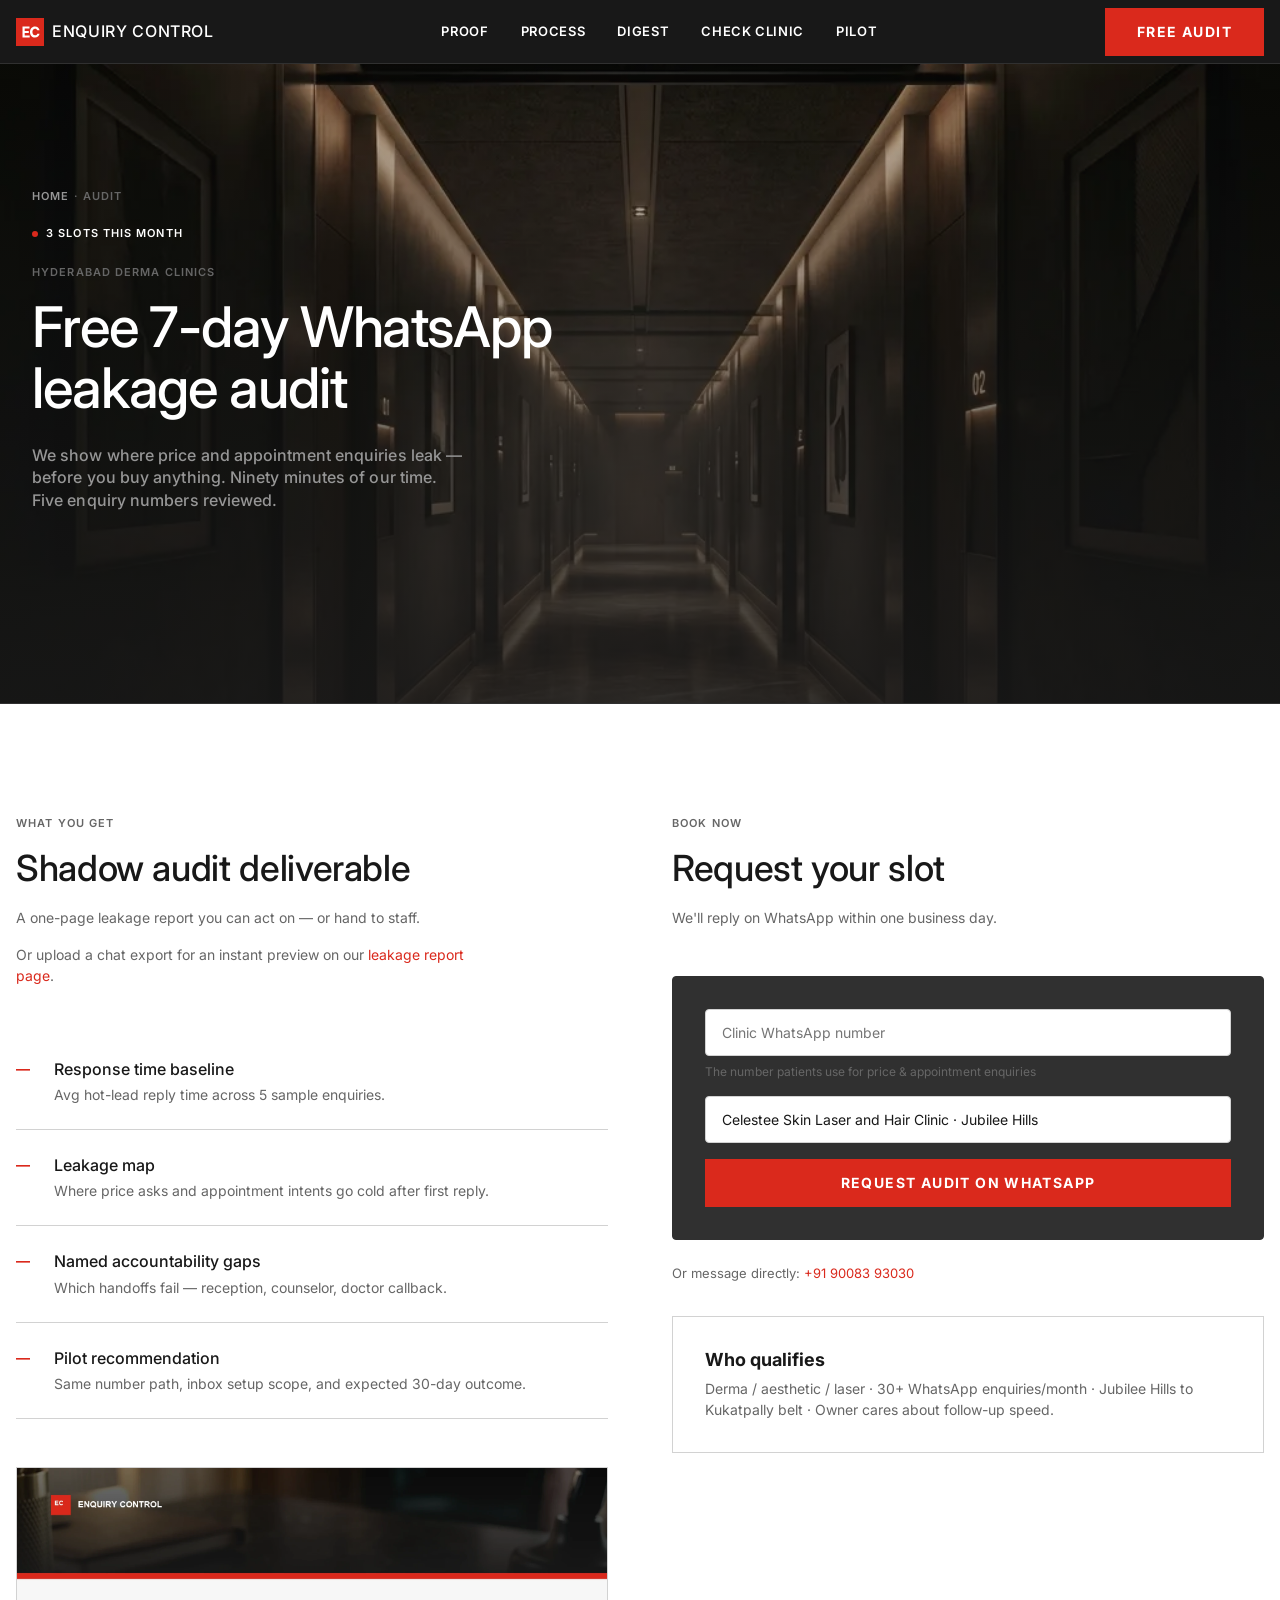
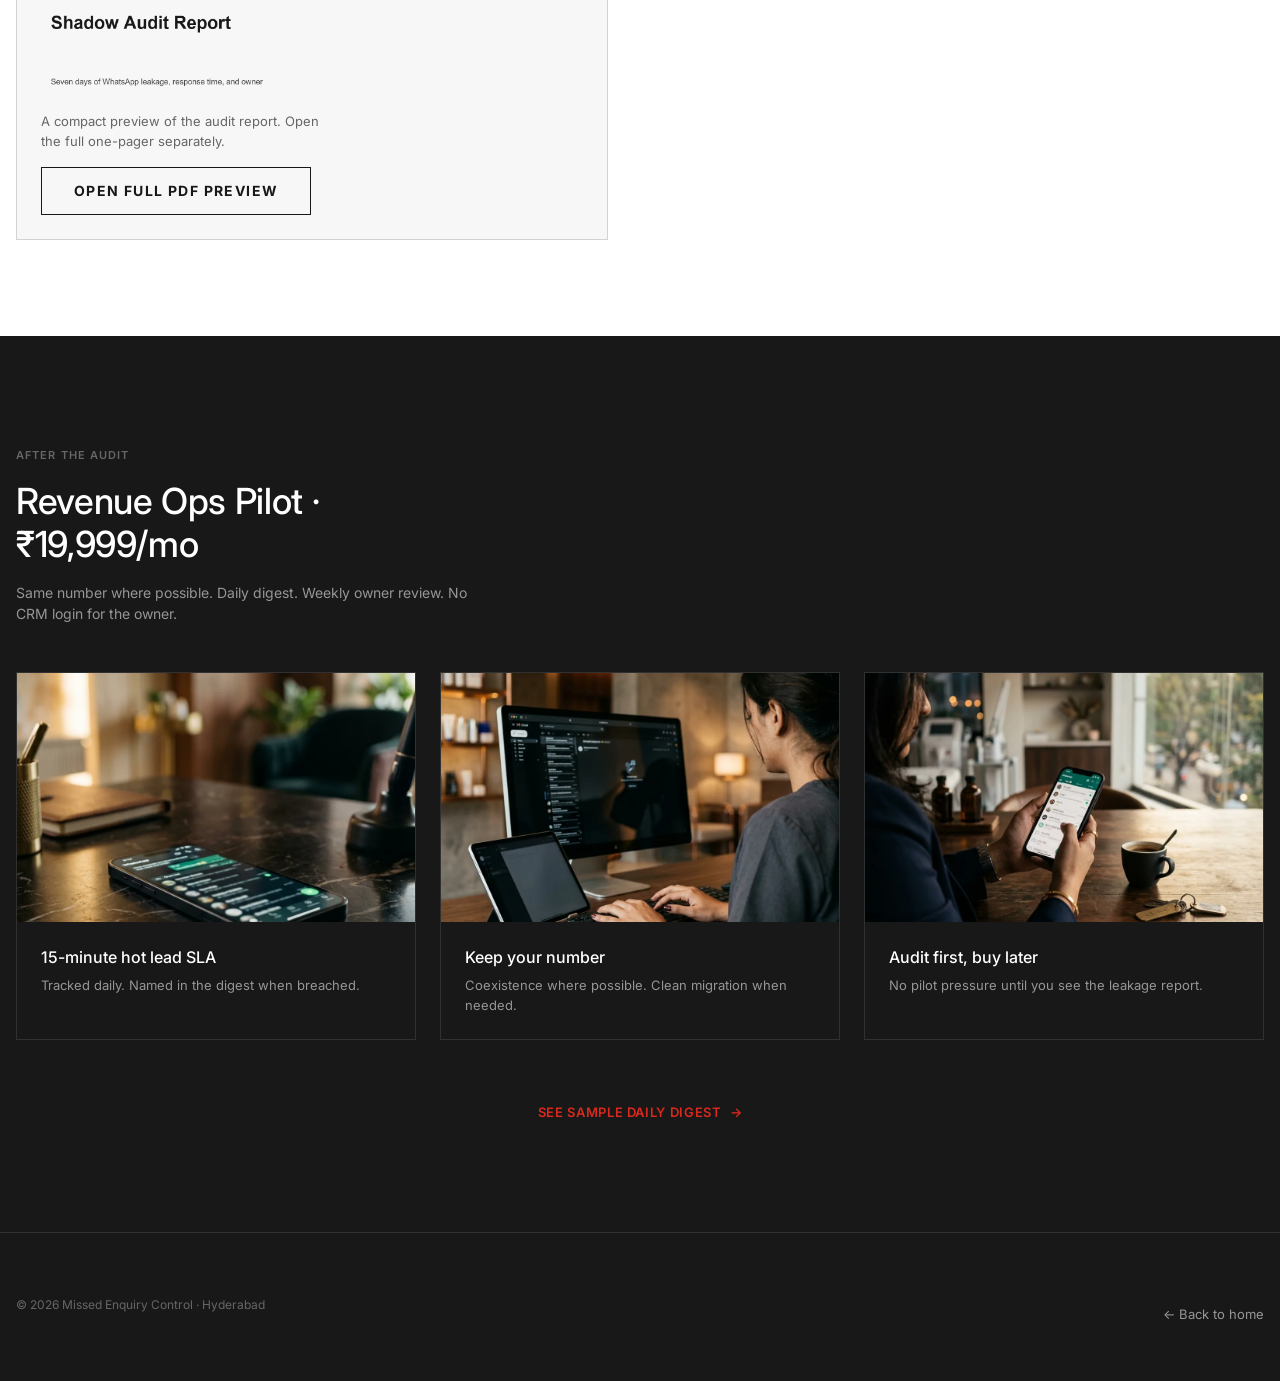
==== commit 67d672cc: "Fix audit trust card image scaling with proper image wrapper Co-authored-by: Cursor <cursoragent@cur" ====
--- a/audit.html
+++ b/audit.html
@@ -164,24 +164,30 @@
         </div>
         <div class="trust-grid">
           <article class="trust-card" data-reveal>
-            <img src="assets/web/features/ec-feature-same-number.webp" alt="" width="1600" height="1200"
-              loading="lazy" />
+            <div class="trust-card-image">
+              <img src="assets/web/features/ec-feature-same-number.webp" alt="" width="1600" height="1200"
+                loading="lazy" />
+            </div>
             <div class="trust-card-body">
               <h3>15-minute hot lead SLA</h3>
               <p>Tracked daily. Named in the digest when breached.</p>
             </div>
           </article>
           <article class="trust-card" data-reveal data-reveal-delay="1">
-            <img src="assets/web/features/ec-feature-team-inbox.webp" alt="" width="1600" height="1200"
-              loading="lazy" />
+            <div class="trust-card-image">
+              <img src="assets/web/features/ec-feature-team-inbox.webp" alt="" width="1600" height="1200"
+                loading="lazy" />
+            </div>
             <div class="trust-card-body">
               <h3>Keep your number</h3>
               <p>Coexistence where possible. Clean migration when needed.</p>
             </div>
           </article>
           <article class="trust-card" data-reveal data-reveal-delay="2">
-            <img src="assets/instagram/feed/ec-ig-post-coexistence.webp" alt="" width="1080" height="1080"
-              loading="lazy" />
+            <div class="trust-card-image">
+              <img src="assets/web/features/ec-feature-owner-digest.webp" alt="" width="1600" height="1200"
+                loading="lazy" />
+            </div>
             <div class="trust-card-body">
               <h3>Audit first, buy later</h3>
               <p>No pilot pressure until you see the leakage report.</p>
--- a/styles.css
+++ b/styles.css
@@ -659,6 +659,137 @@
 .pricing-highlight li::before {
   content: "—";
   margin-right: var(--spacing-xxs);
+  color: var(--color-muted);
+}
+
+.pricing-tagline {
+  font: var(--text-body-sm);
+  color: var(--color-muted);
+  margin-bottom: var(--spacing-sm);
+  max-width: 36ch;
+}
+
+.pricing-headline-usps {
+  list-style: none;
+  margin-bottom: var(--spacing-md);
+  padding-top: var(--spacing-xs);
+  border-top: 1px solid var(--color-hairline-soft);
+}
+
+.pricing-headline-usps li {
+  padding: var(--spacing-xxs) 0;
+  border-bottom: none;
+  font: var(--text-body-md);
+  font-weight: 500;
+  color: var(--color-body-on-light);
+}
+
+.pricing-headline-usps li::before {
+  content: "✓";
+  margin-right: var(--spacing-xxs);
+  color: var(--color-primary);
+  font-weight: 700;
+}
+
+.pricing-includes {
+  margin-top: var(--spacing-xl);
+  padding-top: var(--spacing-lg);
+  border-top: 1px solid var(--color-hairline-on-light);
+}
+
+.pricing-includes-grid {
+  display: grid;
+  gap: var(--spacing-md);
+  margin-top: var(--spacing-md);
+}
+
+@media (min-width: 640px) {
+  .pricing-includes-grid {
+    grid-template-columns: repeat(2, 1fr);
+  }
+}
+
+@media (min-width: 1024px) {
+  .pricing-includes-grid {
+    grid-template-columns: repeat(4, 1fr);
+    gap: var(--spacing-sm);
+  }
+}
+
+.pricing-include-group {
+  padding: var(--spacing-md);
+  border: 1px solid var(--color-hairline-on-light);
+  background: var(--color-canvas-light);
+  height: 100%;
+}
+
+.pricing-include-group h4 {
+  font: var(--text-caption-uppercase);
+  letter-spacing: var(--tracking-caption-uppercase);
+  text-transform: uppercase;
+  color: var(--color-primary);
+  margin-bottom: var(--spacing-sm);
+}
+
+.pricing-include-group ul {
+  list-style: none;
+}
+
+.pricing-include-group li {
+  position: relative;
+  padding: 6px 0 6px 1.1em;
+  font: var(--text-body-sm);
+  color: var(--color-body-on-light);
+  border-bottom: 1px solid var(--color-hairline-soft);
+}
+
+.pricing-include-group li:last-child {
+  border-bottom: none;
+}
+
+.pricing-include-group li::before {
+  content: "—";
+  position: absolute;
+  left: 0;
+  color: var(--color-muted);
+}
+
+.pricing-usp-note {
+  display: block;
+  font: var(--text-caption);
+  color: var(--color-muted);
+  margin-top: 2px;
+}
+
+.pricing-excludes h3 {
+  margin-bottom: var(--spacing-sm);
+}
+
+.pricing-excludes-list {
+  list-style: none;
+}
+
+.pricing-excludes-list li {
+  position: relative;
+  padding: 6px 0 6px 1.1em;
+  font: var(--text-body-sm);
+  color: var(--color-body-on-light);
+  border-bottom: 1px solid var(--color-hairline-soft);
+}
+
+.pricing-excludes-list li:last-child {
+  border-bottom: none;
+}
+
+.pricing-excludes-list li::before {
+  content: "—";
+  position: absolute;
+  left: 0;
+  color: var(--color-muted);
+}
+
+.pricing-excludes--muted h3,
+.pricing-excludes--muted li {
   color: var(--color-muted);
 }
 
@@ -993,16 +1124,9 @@
 }
 
 .feature-card-photo .card-image img,
-.trust-card img,
+.trust-card-image img,
 .pricing-visual img,
 .editorial-split img {
-  object-position: center;
-}
-
-.trust-card img {
-  width: 100%;
-  aspect-ratio: 16 / 10;
-  object-fit: cover;
   object-position: center;
 }
 
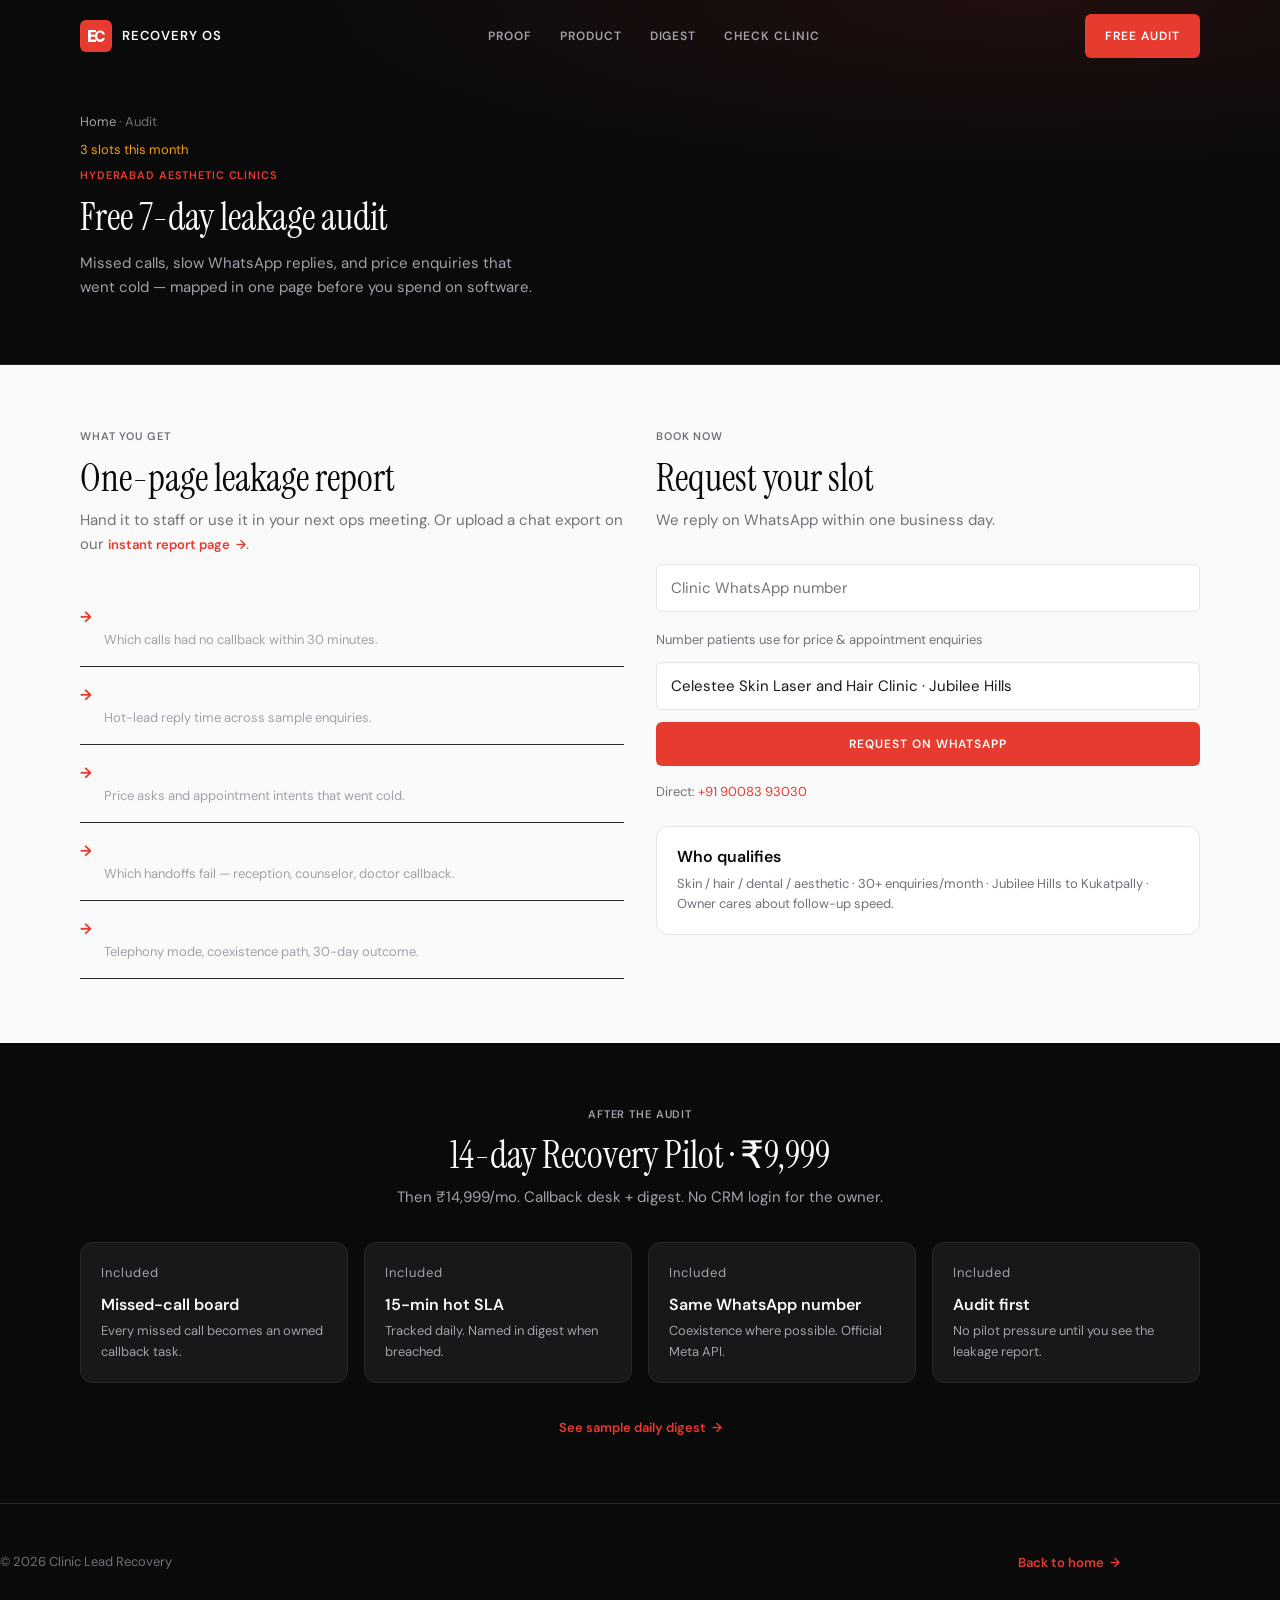
==== commit e81aada7: "Rebuild landing v3: code-first Clinic Lead Recovery site. Replace raster hero images with CSS mesh, " ====
--- a/audit.html
+++ b/audit.html
@@ -5,239 +5,128 @@
   <meta charset="UTF-8" />
   <meta name="viewport" content="width=device-width, initial-scale=1.0" />
   <meta name="description"
-    content="Free 7-day WhatsApp leakage audit for Hyderabad derma clinics. See where price and appointment enquiries leak." />
-  <meta property="og:title" content="Free 7-Day Audit · Missed Enquiry Control" />
+    content="Free 7-day leakage audit for Hyderabad aesthetic clinics — missed calls, WhatsApp delays, and follow-up gaps." />
+  <meta property="og:title" content="Free 7-Day Audit · Clinic Lead Recovery" />
   <meta property="og:description" content="Three slots this month. Jubilee Hills to Kukatpally." />
   <meta property="og:url" content="https://prasanthkuna.github.io/missed-enquiry-control/audit.html" />
-  <meta property="og:image"
-    content="https://prasanthkuna.github.io/missed-enquiry-control/assets/web/social-meta/ec-social-og-share.jpg" />
+  <meta property="og:image" content="https://prasanthkuna.github.io/missed-enquiry-control/assets/brand/og.svg" />
   <link rel="canonical" href="https://prasanthkuna.github.io/missed-enquiry-control/audit.html" />
-  <title>Free 7-Day Audit · Missed Enquiry Control</title>
-  <link rel="icon" type="image/png" sizes="512x512" href="assets/brand/ec-brand-favicon-512.png" />
+  <title>Free 7-Day Audit · Clinic Lead Recovery</title>
+  <link rel="icon" href="assets/brand/favicon.svg" type="image/svg+xml" />
+  <link rel="preconnect" href="https://fonts.googleapis.com" />
+  <link rel="preconnect" href="https://fonts.gstatic.com" crossorigin />
+  <link href="https://fonts.googleapis.com/css2?family=DM+Sans:opsz,wght@9..40,400;9..40,600;9..40,700&family=Instrument+Serif&display=swap" rel="stylesheet" />
   <link rel="stylesheet" href="tokens.css" />
   <link rel="stylesheet" href="styles.css" />
+  <link rel="stylesheet" href="components.css" />
   <script>document.documentElement.classList.add("js");</script>
-  <link href="https://fonts.googleapis.com/css2?family=Inter:wght@400;500;600;700&display=swap" rel="stylesheet" />
 </head>
 
 <body class="has-sticky-cta">
-  <header class="top-nav-on-dark">
-    <div class="container top-nav-inner">
-      <a href="index.html" class="brand-mark" aria-label="Missed Enquiry Control home">
-        <svg width="28" height="28" viewBox="0 0 28 28" fill="none" aria-hidden="true">
-          <rect width="28" height="28" fill="#da291c" />
-          <path d="M6.5 8.5h7v2h-4.8v2.5h4.1v2h-4.1v2.5h5v2h-7.2v-11z" fill="#fff" />
-          <path
-            d="M21.3 12.2c-.4-.9-1.1-1.5-2.2-1.5-1.6 0-2.7 1.3-2.7 3.3s1.1 3.3 2.7 3.3c1.1 0 1.9-.5 2.2-1.5h2.3c-.5 2.2-2.2 3.8-4.6 3.8-3 0-5-2.3-5-5.6s2-5.6 5-5.6c2.4 0 4.1 1.5 4.6 3.8h-2.3z"
-            fill="#fff" />
-        </svg>
-        <span>Enquiry Control</span>
-      </a>
+  <header class="site-header" id="site-header">
+    <div class="container header-inner">
+      <a href="index.html" class="brand"><img src="assets/brand/logo.svg" width="32" height="32" alt="" /><span>Recovery OS</span></a>
       <nav aria-label="Primary">
         <ul class="nav-links">
           <li><a href="index.html#proof">Proof</a></li>
-          <li><a href="index.html#how">Process</a></li>
+          <li><a href="index.html#product">Product</a></li>
           <li><a href="digest.html">Digest</a></li>
           <li><a href="report.html">Check clinic</a></li>
-          <li><a href="index.html#pricing">Pilot</a></li>
         </ul>
       </nav>
       <div class="nav-actions">
-        <a href="audit.html" class="button-primary" aria-current="page">Free audit</a>
-        <button type="button" class="nav-toggle" aria-label="Open menu" aria-expanded="false" id="nav-toggle">
-          <span></span><span></span><span></span>
-        </button>
+        <a href="audit.html" class="btn-primary" aria-current="page">Free audit</a>
+        <button type="button" class="nav-toggle" id="nav-toggle" aria-label="Open menu" aria-expanded="false"><span></span><span></span><span></span></button>
       </div>
     </div>
   </header>
 
   <div class="mobile-menu" id="mobile-menu" hidden>
-    <a href="index.html#proof">Proof</a>
-    <a href="index.html#how">Process</a>
+    <a href="index.html">Home</a>
     <a href="digest.html">Digest</a>
     <a href="report.html">Check clinic</a>
-    <a href="index.html#pricing">Pilot</a>
     <a href="audit.html">Free audit</a>
   </div>
 
-  <div class="sticky-cta-bar" id="sticky-cta">
-    <a href="#audit-form" class="button-primary">Request audit</a>
-  </div>
+  <div class="sticky-cta" id="sticky-cta"><a href="#audit-form" class="btn-primary">Request audit</a></div>
 
   <main>
-    <section class="page-hero-compact" aria-labelledby="page-title">
-      <div class="hero-photo">
-        <img src="assets/web/bands/ec-band-clinic-corridor.webp" alt="" width="2560" height="900" fetchpriority="high" />
-      </div>
-      <div class="hero-content container">
+    <section class="page-hero" aria-labelledby="page-title">
+      <div class="container">
         <p class="breadcrumb"><a href="index.html">Home</a> · Audit</p>
         <p class="hero-urgency">3 slots this month</p>
-        <p class="hero-eyebrow">Hyderabad derma clinics</p>
-        <h1 id="page-title">Free 7-day WhatsApp leakage audit</h1>
-        <p class="hero-lead">We show where price and appointment enquiries leak — before you buy anything. Ninety
-          minutes of our time. Five enquiry numbers reviewed.</p>
+        <p class="eyebrow">Hyderabad aesthetic clinics</p>
+        <h1 id="page-title">Free 7-day leakage audit</h1>
+        <p class="hero-lead">Missed calls, slow WhatsApp replies, and price enquiries that went cold — mapped in one page before you spend on software.</p>
       </div>
     </section>
 
-    <section class="hero-band-light page-section">
+    <section class="section section--light">
       <div class="container split-2">
         <div data-reveal>
           <div class="section-head">
             <p class="eyebrow">What you get</p>
-            <h2>Shadow audit deliverable</h2>
-            <p>A one-page leakage report you can act on — or hand to staff.</p>
-            <p>Or upload a chat export for an instant preview on our <a href="report.html" style="color: var(--color-primary);">leakage report page</a>.</p>
+            <h2>One-page leakage report</h2>
+            <p>Hand it to staff or use it in your next ops meeting. Or upload a chat export on our <a href="report.html" class="link-arrow">instant report page</a>.</p>
           </div>
           <ul class="audit-checklist">
-            <li>
-              <div>
-                <h3>Response time baseline</h3>
-                <p>Avg hot-lead reply time across 5 sample enquiries.</p>
-              </div>
-            </li>
-            <li>
-              <div>
-                <h3>Leakage map</h3>
-                <p>Where price asks and appointment intents go cold after first reply.</p>
-              </div>
-            </li>
-            <li>
-              <div>
-                <h3>Named accountability gaps</h3>
-                <p>Which handoffs fail — reception, counselor, doctor callback.</p>
-              </div>
-            </li>
-            <li>
-              <div>
-                <h3>Pilot recommendation</h3>
-                <p>Same number path, inbox setup scope, and expected 30-day outcome.</p>
-              </div>
-            </li>
+            <li><div><h3>Missed call map</h3><p>Which calls had no callback within 30 minutes.</p></div></li>
+            <li><div><h3>WhatsApp response baseline</h3><p>Hot-lead reply time across sample enquiries.</p></div></li>
+            <li><div><h3>Follow-up gaps</h3><p>Price asks and appointment intents that went cold.</p></div></li>
+            <li><div><h3>Named accountability</h3><p>Which handoffs fail — reception, counselor, doctor callback.</p></div></li>
+            <li><div><h3>Pilot recommendation</h3><p>Telephony mode, coexistence path, 30-day outcome.</p></div></li>
           </ul>
-          <div class="audit-preview" data-reveal data-reveal-delay="1">
-            <img src="assets/sales/ec-pdf-audit-cover.webp" alt="Shadow audit PDF cover preview" width="1920"
-              height="1080" loading="lazy" />
-            <div class="audit-preview-caption">
-              <p>A compact preview of the audit report. Open the full one-pager separately.</p>
-              <a href="assets/sales/ec-print-walkin-full.webp" class="button-outline-on-light" target="_blank"
-                rel="noopener noreferrer">Open full PDF preview</a>
-            </div>
-          </div>
         </div>
         <div data-reveal data-reveal-delay="1">
           <div class="section-head">
             <p class="eyebrow">Book now</p>
             <h2>Request your slot</h2>
-            <p>We'll reply on WhatsApp within one business day.</p>
+            <p>We reply on WhatsApp within one business day.</p>
           </div>
-          <form class="newsletter-input-band" id="audit-form" data-audit-form style="flex-direction: column;"
-            action="https://wa.me/919008393030" method="get" target="_blank" rel="noopener noreferrer">
-            <label for="phone" class="visually-hidden">Clinic WhatsApp number</label>
-            <input type="tel" id="phone" name="phone" class="text-input-on-light" placeholder="Clinic WhatsApp number"
-              autocomplete="tel" required style="width: 100%;" />
-            <p class="form-field-hint">The number patients use for price &amp; appointment enquiries</p>
+          <form class="form-stack" id="audit-form" data-audit-form>
+            <label for="phone" class="visually-hidden">Clinic WhatsApp</label>
+            <input type="tel" id="phone" name="phone" class="input input--light" placeholder="Clinic WhatsApp number" required />
+            <p class="form-hint">Number patients use for price &amp; appointment enquiries</p>
             <label for="clinic" class="visually-hidden">Clinic name</label>
-            <input type="text" id="clinic" name="clinic" class="text-input-on-light" placeholder="Clinic name · area"
-              data-clinic-prefill required style="width: 100%;" />
-            <button type="submit" class="button-primary" style="width: 100%;">Request audit on WhatsApp</button>
+            <input type="text" id="clinic" name="clinic" class="input input--light" placeholder="Clinic name · area" data-clinic-prefill required />
+            <button type="submit" class="btn-primary btn-primary--light">Request on WhatsApp</button>
           </form>
-          <p style="margin-top: var(--spacing-sm); font: var(--text-body-sm); color: var(--color-muted);">
-            Or message directly:
-            <a href="https://wa.me/919008393030?text=Hi%20%E2%80%94%20I%27d%20like%20the%20free%207-day%20WhatsApp%20leakage%20audit."
-              style="color: var(--color-primary);">+91 90083 93030</a>
+          <p style="margin-top:1rem;font:var(--text-body-sm);color:#71717a">
+            Direct: <a href="https://wa.me/919008393030?text=Hi%20%E2%80%94%20I%27d%20like%20the%20free%207-day%20leakage%20audit." style="color:var(--color-primary)">+91 90083 93030</a>
           </p>
-          <div class="feature-card-light" style="margin-top: var(--spacing-md);">
+          <div class="feature-card-light" style="margin-top:1.5rem">
             <h3>Who qualifies</h3>
-            <p>Derma / aesthetic / laser · 30+ WhatsApp enquiries/month · Jubilee Hills to Kukatpally belt · Owner
-              cares about follow-up speed.</p>
+            <p>Skin / hair / dental / aesthetic · 30+ enquiries/month · Jubilee Hills to Kukatpally · Owner cares about follow-up speed.</p>
           </div>
         </div>
       </div>
     </section>
 
-    <section class="band-dark page-section">
+    <section class="section">
       <div class="container">
-        <div class="section-head" data-reveal>
+        <div class="section-head centered" data-reveal>
           <p class="eyebrow">After the audit</p>
-          <h2>Revenue Ops Pilot · ₹19,999/mo</h2>
-          <p>Same number where possible. Daily digest. Weekly owner review. No CRM login for the owner.</p>
+          <h2>14-day Recovery Pilot · ₹9,999</h2>
+          <p>Then ₹14,999/mo. Callback desk + digest. No CRM login for the owner.</p>
         </div>
-        <div class="trust-grid">
-          <article class="trust-card" data-reveal>
-            <div class="trust-card-image">
-              <img src="assets/web/features/ec-feature-same-number.webp" alt="" width="1600" height="1200"
-                loading="lazy" />
-            </div>
-            <div class="trust-card-body">
-              <h3>15-minute hot lead SLA</h3>
-              <p>Tracked daily. Named in the digest when breached.</p>
-            </div>
-          </article>
-          <article class="trust-card" data-reveal data-reveal-delay="1">
-            <div class="trust-card-image">
-              <img src="assets/web/features/ec-feature-team-inbox.webp" alt="" width="1600" height="1200"
-                loading="lazy" />
-            </div>
-            <div class="trust-card-body">
-              <h3>Keep your number</h3>
-              <p>Coexistence where possible. Clean migration when needed.</p>
-            </div>
-          </article>
-          <article class="trust-card" data-reveal data-reveal-delay="2">
-            <div class="trust-card-image">
-              <img src="assets/web/features/ec-feature-owner-digest.webp" alt="" width="1600" height="1200"
-                loading="lazy" />
-            </div>
-            <div class="trust-card-body">
-              <h3>Audit first, buy later</h3>
-              <p>No pilot pressure until you see the leakage report.</p>
-            </div>
-          </article>
+        <div class="steps-row" data-reveal data-reveal-delay="1">
+          <article class="step-card"><p class="step-num">Included</p><h3>Missed-call board</h3><p>Every missed call becomes an owned callback task.</p></article>
+          <article class="step-card"><p class="step-num">Included</p><h3>15-min hot SLA</h3><p>Tracked daily. Named in digest when breached.</p></article>
+          <article class="step-card"><p class="step-num">Included</p><h3>Same WhatsApp number</h3><p>Coexistence where possible. Official Meta API.</p></article>
+          <article class="step-card"><p class="step-num">Included</p><h3>Audit first</h3><p>No pilot pressure until you see the leakage report.</p></article>
         </div>
-        <p style="margin-top: var(--spacing-lg); text-align: center;" data-reveal>
-          <a href="digest.html" class="link-arrow">See sample daily digest</a>
-        </p>
+        <p style="margin-top:2rem;text-align:center" data-reveal><a href="digest.html" class="link-arrow">See sample daily digest</a></p>
       </div>
     </section>
   </main>
 
-  <footer class="footer-dark">
-    <div class="container">
-      <div class="footer-bottom" style="margin-top: 0; border-top: none; padding-top: 0;">
-        <span>© 2026 Missed Enquiry Control · Hyderabad</span>
-        <a class="footer-link" href="index.html">← Back to home</a>
-      </div>
+  <footer class="site-footer">
+    <div class="container footer-bottom" style="margin:0;border:none;padding:0">
+      <span>© 2026 Clinic Lead Recovery</span>
+      <a href="index.html" class="link-arrow">Back to home</a>
     </div>
   </footer>
 
-  <style>
-    .visually-hidden {
-      position: absolute;
-      width: 1px;
-      height: 1px;
-      padding: 0;
-      margin: -1px;
-      overflow: hidden;
-      clip: rect(0, 0, 0, 0);
-      border: 0;
-    }
-
-    .hero-band-light .audit-checklist li::before {
-      color: var(--color-primary);
-    }
-
-    .hero-band-light .audit-checklist li {
-      border-bottom-color: var(--color-hairline-on-light);
-    }
-
-    .hero-band-light .audit-checklist h3 {
-      color: var(--color-body-on-light);
-    }
-
-    .hero-band-light .audit-checklist p {
-      color: var(--color-muted);
-    }
-  </style>
   <script src="js/clinic-data.js"></script>
   <script src="site.js"></script>
 </body>
--- a/tokens.css
+++ b/tokens.css
@@ -1,109 +1,46 @@
 :root {
-  /* Brand & accent */
-  --color-primary: #da291c;
-  --color-primary-active: #b01e0a;
-  --color-primary-hover: #9d2211;
-  --color-accent-yellow-hypersail: #fff200;
-  --color-accent-yellow: #f6e500;
+  --color-primary: #e63b2e;
+  --color-primary-hover: #ff4d40;
+  --color-primary-active: #c42f24;
+  --color-primary-muted: rgba(230, 59, 46, 0.14);
 
-  /* Surface */
-  --color-canvas: #181818;
-  --color-canvas-elevated: #303030;
-  --color-canvas-light: #ffffff;
-  --color-surface-card: #303030;
-  --color-surface-soft-light: #f7f7f7;
-  --color-surface-strong-light: #ebebeb;
+  --color-canvas: #0a0a0b;
+  --color-canvas-elevated: #141416;
+  --color-canvas-card: #18181b;
+  --color-canvas-light: #fafafa;
 
-  /* Hairlines */
-  --color-hairline: #303030;
-  --color-hairline-on-light: #d2d2d2;
-  --color-hairline-soft: #ebebeb;
+  --color-border: #27272a;
+  --color-border-soft: #3f3f46;
 
-  /* Text */
-  --color-ink: #ffffff;
-  --color-body: #969696;
-  --color-body-strong: #ffffff;
-  --color-body-on-light: #181818;
-  --color-muted: #666666;
-  --color-muted-soft: #8f8f8f;
+  --color-ink: #fafafa;
+  --color-body: #a1a1aa;
+  --color-body-strong: #e4e4e7;
+  --color-muted: #71717a;
   --color-on-primary: #ffffff;
 
-  /* Semantic */
-  --color-semantic-info: #4c98b9;
-  --color-semantic-success: #03904a;
-  --color-semantic-warning: #f13a2c;
+  --color-success: #22c55e;
+  --color-warning: #f59e0b;
+  --color-danger: #ef4444;
 
-  /* Typography — Inter substitute for FerrariSans */
-  --font-sans: "Inter", -apple-system, system-ui, sans-serif;
+  --font-display: "Instrument Serif", Georgia, "Times New Roman", serif;
+  --font-sans: "DM Sans", -apple-system, BlinkMacSystemFont, "Segoe UI", sans-serif;
+  --font-mono: "SF Mono", "Cascadia Code", Consolas, monospace;
 
-  --text-display-mega: 500 80px/1.05 var(--font-sans);
-  --text-display-xl: 500 56px/1.1 var(--font-sans);
-  --text-display-lg: 500 36px/1.2 var(--font-sans);
-  --text-display-md: 500 26px/1.5 var(--font-sans);
-  --text-title-md: 700 18px/1.2 var(--font-sans);
-  --text-title-sm: 500 16px/1.4 var(--font-sans);
-  --text-body-md: 400 14px/1.5 var(--font-sans);
-  --text-body-sm: 400 13px/1.5 var(--font-sans);
-  --text-caption: 400 12px/1.4 var(--font-sans);
-  --text-caption-uppercase: 600 11px/1.4 var(--font-sans);
-  --text-button: 700 14px/1 var(--font-sans);
-  --text-nav-link: 600 13px/1.4 var(--font-sans);
-  --text-number-display: 700 80px/1 var(--font-sans);
+  --text-display-xl: 500 clamp(2.5rem, 5vw, 4rem) / 1.05 var(--font-display);
+  --text-display-lg: 500 clamp(1.75rem, 3vw, 2.5rem) / 1.12 var(--font-display);
+  --text-display-md: 500 clamp(1.35rem, 2vw, 1.75rem) / 1.2 var(--font-display);
+  --text-title: 600 1rem / 1.3 var(--font-sans);
+  --text-body: 400 0.9375rem / 1.65 var(--font-sans);
+  --text-body-sm: 400 0.8125rem / 1.55 var(--font-sans);
+  --text-caption: 600 0.6875rem / 1.4 var(--font-sans);
+  --text-stat: 700 clamp(2rem, 4vw, 3rem) / 1 var(--font-sans);
 
-  --tracking-display-mega: -1.6px;
-  --tracking-display-xl: -1.12px;
-  --tracking-display-lg: -0.36px;
-  --tracking-display-md: 0.195px;
-  --tracking-title-sm: 0.08px;
-  --tracking-caption-uppercase: 1.1px;
-  --tracking-button: 1.4px;
-  --tracking-nav-link: 0.65px;
-
-  /* Spacing — 8px ladder */
-  --spacing-xxxs: 4px;
-  --spacing-xxs: 8px;
-  --spacing-xs: 16px;
-  --spacing-sm: 24px;
-  --spacing-md: 32px;
-  --spacing-lg: 48px;
-  --spacing-xl: 64px;
-  --spacing-xxl: 96px;
-  --spacing-super: 128px;
-
-  /* Radius */
-  --rounded-none: 0px;
-  --rounded-xs: 2px;
-  --rounded-sm: 4px;
-  --rounded-md: 6px;
-  --rounded-lg: 8px;
-  --rounded-xl: 12px;
-  --rounded-full: 9999px;
-
-  /* Elevation */
-  --shadow-small: 0 4px 8px rgba(0, 0, 0, 0.1);
-  --gradient-rosso: linear-gradient(180deg, #a00c01, #da291c 64%);
-  --gradient-dark: linear-gradient(180deg, #3c3c3c, #030303 64%);
-
-  /* Layout */
-  --container-max: 1280px;
-  --nav-height: 64px;
+  --tracking-caps: 0.08em;
+  --container-max: 1120px;
+  --nav-height: 72px;
+  --radius-sm: 6px;
+  --radius-md: 12px;
+  --radius-lg: 20px;
+  --shadow-card: 0 24px 80px rgba(0, 0, 0, 0.45);
+  --shadow-glow: 0 0 120px rgba(230, 59, 46, 0.12);
 }
-
-@media (max-width: 1024px) {
-  :root {
-    --text-display-mega: 500 56px/1.1 var(--font-sans);
-    --text-number-display: 700 56px/1 var(--font-sans);
-    --tracking-display-mega: -1.12px;
-  }
-}
-
-@media (max-width: 640px) {
-  :root {
-    --text-display-mega: 500 32px/1.15 var(--font-sans);
-    --text-display-lg: 500 28px/1.2 var(--font-sans);
-    --text-number-display: 700 48px/1 var(--font-sans);
-    --tracking-display-mega: -0.64px;
-    --spacing-xxl: 64px;
-    --spacing-super: 80px;
-  }
-}
--- a/styles.css
+++ b/styles.css
@@ -11,14 +11,14 @@
 }
 
 body {
-  font: var(--text-body-md);
-  letter-spacing: 0;
+  font: var(--text-body);
   color: var(--color-body);
   background: var(--color-canvas);
   -webkit-font-smoothing: antialiased;
 }
 
-img {
+img,
+svg {
   display: block;
   max-width: 100%;
 }
@@ -29,64 +29,79 @@
 }
 
 .container {
-  width: min(100% - var(--spacing-md), var(--container-max));
+  width: min(100% - 2rem, var(--container-max));
   margin-inline: auto;
 }
 
-/* ——— Top nav ——— */
-.top-nav-on-dark {
+.visually-hidden {
+  position: absolute;
+  width: 1px;
+  height: 1px;
+  padding: 0;
+  margin: -1px;
+  overflow: hidden;
+  clip: rect(0, 0, 0, 0);
+  border: 0;
+}
+
+/* ——— Nav ——— */
+.site-header {
   position: fixed;
-  inset: 0 0 auto 0;
+  inset: 0 0 auto;
   z-index: 100;
   height: var(--nav-height);
-  background: var(--color-canvas);
-  border-bottom: 1px solid var(--color-hairline);
-}
-
-.top-nav-inner {
+  border-bottom: 1px solid transparent;
+  transition: background 0.2s, border-color 0.2s, backdrop-filter 0.2s;
+}
+
+.site-header.is-scrolled {
+  background: rgba(10, 10, 11, 0.88);
+  backdrop-filter: blur(16px);
+  border-bottom-color: var(--color-border);
+}
+
+.header-inner {
   height: 100%;
   display: flex;
   align-items: center;
   justify-content: space-between;
-  gap: var(--spacing-sm);
-}
-
-.brand-mark {
+  gap: 1rem;
+}
+
+.brand {
   display: flex;
   align-items: center;
-  gap: var(--spacing-xxs);
-  color: var(--color-ink);
-  font: var(--text-title-sm);
-  letter-spacing: var(--tracking-nav-link);
+  gap: 10px;
+  color: var(--color-ink);
+  font: 600 0.8125rem/1 var(--font-sans);
+  letter-spacing: var(--tracking-caps);
   text-transform: uppercase;
-}
-
-.brand-mark svg {
-  flex-shrink: 0;
 }
 
 .nav-links {
   display: none;
-  align-items: center;
-  gap: var(--spacing-md);
   list-style: none;
+  align-items: center;
+  gap: 1.75rem;
 }
 
 .nav-links a {
-  font: var(--text-nav-link);
-  letter-spacing: var(--tracking-nav-link);
+  font: 600 0.75rem/1 var(--font-sans);
+  letter-spacing: var(--tracking-caps);
   text-transform: uppercase;
-  color: var(--color-ink);
-  padding: var(--spacing-xxs) 0;
-  min-height: 48px;
-  display: inline-flex;
-  align-items: center;
+  color: var(--color-body);
+  transition: color 0.2s;
+}
+
+.nav-links a:hover,
+.nav-links a[aria-current="page"] {
+  color: var(--color-ink);
 }
 
 .nav-actions {
   display: flex;
   align-items: center;
-  gap: var(--spacing-xs);
+  gap: 0.75rem;
 }
 
 .nav-toggle {
@@ -94,29 +109,30 @@
   flex-direction: column;
   justify-content: center;
   gap: 5px;
-  width: 48px;
-  height: 48px;
+  width: 44px;
+  height: 44px;
   background: none;
-  border: none;
+  border: 1px solid var(--color-border);
+  border-radius: var(--radius-sm);
   cursor: pointer;
-  padding: var(--spacing-xxs);
 }
 
 .nav-toggle span {
   display: block;
   height: 1px;
+  width: 18px;
+  margin-inline: auto;
   background: var(--color-ink);
-  width: 20px;
 }
 
 .mobile-menu {
   display: none;
   position: fixed;
-  inset: var(--nav-height) 0 0 0;
+  inset: var(--nav-height) 0 0;
+  z-index: 99;
+  padding: 1.5rem;
   background: var(--color-canvas);
-  padding: var(--spacing-md);
-  border-top: 1px solid var(--color-hairline);
-  z-index: 99;
+  border-top: 1px solid var(--color-border);
 }
 
 .mobile-menu.is-open {
@@ -125,12 +141,12 @@
 
 .mobile-menu a {
   display: block;
-  font: var(--text-nav-link);
-  letter-spacing: var(--tracking-nav-link);
+  padding: 1rem 0;
+  border-bottom: 1px solid var(--color-border);
+  font: 600 0.75rem/1 var(--font-sans);
+  letter-spacing: var(--tracking-caps);
   text-transform: uppercase;
   color: var(--color-ink);
-  padding: var(--spacing-sm) 0;
-  border-bottom: 1px solid var(--color-hairline);
 }
 
 @media (min-width: 768px) {
@@ -143,1731 +159,443 @@
   }
 }
 
-.top-nav-on-dark.is-scrolled {
-  background: rgba(24, 24, 24, 0.94);
-  backdrop-filter: blur(14px);
-  -webkit-backdrop-filter: blur(14px);
-  border-bottom-color: rgba(48, 48, 48, 0.9);
-}
-
-.nav-links a[aria-current="page"] {
-  color: var(--color-primary);
-}
-
 /* ——— Buttons ——— */
-.button-primary,
-.button-outline-on-dark,
-.button-outline-on-light {
+.btn-primary,
+.btn-outline,
+.btn-ghost {
   display: inline-flex;
   align-items: center;
   justify-content: center;
-  min-height: 48px;
-  padding: 14px 32px;
-  font: var(--text-button);
-  letter-spacing: var(--tracking-button);
+  min-height: 44px;
+  padding: 0 1.25rem;
+  font: 600 0.75rem/1 var(--font-sans);
+  letter-spacing: var(--tracking-caps);
   text-transform: uppercase;
-  border-radius: var(--rounded-none);
+  border-radius: var(--radius-sm);
+  cursor: pointer;
   border: none;
-  cursor: pointer;
-  white-space: nowrap;
-}
-
-.button-primary {
+  transition: background 0.2s, color 0.2s, border-color 0.2s;
+}
+
+.btn-primary {
   background: var(--color-primary);
   color: var(--color-on-primary);
 }
 
-.button-primary:active {
-  background: var(--color-primary-active);
-}
-
-.button-outline-on-dark {
+.btn-primary:hover {
+  background: var(--color-primary-hover);
+}
+
+.btn-outline {
   background: transparent;
   color: var(--color-ink);
-  border: 1px solid var(--color-ink);
-}
-
-.button-outline-on-light {
+  border: 1px solid var(--color-border-soft);
+}
+
+.btn-outline:hover {
+  border-color: var(--color-ink);
+}
+
+.btn-ghost {
   background: transparent;
-  color: var(--color-body-on-light);
-  border: 1px solid var(--color-body-on-light);
-}
-
-.button-tertiary-text {
-  font: var(--text-nav-link);
-  letter-spacing: var(--tracking-nav-link);
-  text-transform: uppercase;
-  color: var(--color-ink);
-  background: none;
-  border: none;
-  cursor: pointer;
+  color: var(--color-body);
+  padding-inline: 0.5rem;
+}
+
+.btn-ghost:hover {
+  color: var(--color-ink);
+}
+
+.btn-primary--light {
+  background: var(--color-primary);
+  color: #fff;
+}
+
+.btn-outline--light {
+  border-color: #d4d4d8;
+  color: #18181b;
+}
+
+.link-arrow {
+  font: 600 0.8125rem/1 var(--font-sans);
+  color: var(--color-primary);
+  display: inline-flex;
+  align-items: center;
+  gap: 6px;
+}
+
+.link-arrow::after {
+  content: "→";
+}
+
+/* ——— Forms ——— */
+.input {
+  width: 100%;
   min-height: 48px;
-  display: inline-flex;
-  align-items: center;
-}
-
-/* ——— Hero cinema ——— */
-.hero-band-cinema {
+  padding: 0 14px;
+  font: var(--text-body);
+  border-radius: var(--radius-sm);
+  border: 1px solid var(--color-border);
+  background: var(--color-canvas-elevated);
+  color: var(--color-ink);
+}
+
+.input--light {
+  background: #fff;
+  border-color: #e4e4e7;
+  color: #18181b;
+}
+
+.input:focus {
+  outline: 2px solid var(--color-primary);
+  outline-offset: 2px;
+}
+
+.form-hint {
+  font: var(--text-body-sm);
+  color: var(--color-muted);
+  margin-top: 0.35rem;
+}
+
+.form-stack {
+  display: grid;
+  gap: 0.75rem;
+}
+
+/* ——— Hero ——— */
+.hero {
   position: relative;
-  min-height: 100vh;
   min-height: 100svh;
-  display: flex;
-  flex-direction: column;
-  justify-content: flex-end;
-  background: var(--color-canvas);
-}
-
-.hero-photo {
-  position: absolute;
-  inset: 0;
-  z-index: 0;
-}
-
-.hero-photo picture,
-.hero-photo img {
-  width: 100%;
-  height: 100%;
-}
-
-.hero-photo picture {
-  display: block;
-}
-
-.hero-photo img {
-  object-fit: cover;
-  object-position: center 30%;
-}
-
-.hero-photo::after {
-  content: "";
-  position: absolute;
-  inset: 0;
-  background: linear-gradient(180deg,
-      rgba(24, 24, 24, 0.15) 0%,
-      rgba(24, 24, 24, 0.55) 45%,
-      rgba(24, 24, 24, 0.92) 100%);
-}
-
-.hero-content {
+  padding-top: calc(var(--nav-height) + 2rem);
+  padding-bottom: 4rem;
+  overflow: hidden;
+}
+
+.hero-layout {
   position: relative;
   z-index: 1;
-  padding: var(--spacing-super) var(--spacing-md) var(--spacing-xxl);
-  width: 100%;
-  max-width: var(--container-max);
-  margin-inline: auto;
-}
-
-.hero-eyebrow {
-  font: var(--text-caption-uppercase);
-  letter-spacing: var(--tracking-caption-uppercase);
+  display: grid;
+  gap: 3rem;
+  align-items: center;
+}
+
+@media (min-width: 960px) {
+  .hero-layout {
+    grid-template-columns: 1fr 1fr;
+    gap: 2rem;
+  }
+}
+
+.hero-copy {
+  max-width: 540px;
+}
+
+.eyebrow {
+  font: var(--text-caption);
+  letter-spacing: var(--tracking-caps);
   text-transform: uppercase;
-  color: var(--color-muted);
-  margin-bottom: var(--spacing-xs);
-}
-
-.hero-band-cinema h1 {
-  font: var(--text-display-mega);
-  letter-spacing: var(--tracking-display-mega);
-  font-weight: 500;
-  color: var(--color-ink);
-  max-width: 14ch;
-  margin-bottom: var(--spacing-sm);
+  color: var(--color-primary);
+  margin-bottom: 0.75rem;
+}
+
+.hero-urgency {
+  font: var(--text-body-sm);
+  color: var(--color-warning);
+  margin-bottom: 0.5rem;
+}
+
+.hero h1 {
+  font: var(--text-display-xl);
+  color: var(--color-ink);
+  margin-bottom: 1rem;
 }
 
 .hero-lead {
-  font: var(--text-title-sm);
-  letter-spacing: var(--tracking-title-sm);
-  color: var(--color-body);
-  max-width: 42ch;
-  margin-bottom: var(--spacing-lg);
+  font: var(--text-body);
+  color: var(--color-body);
+  max-width: 46ch;
+  margin-bottom: 1.5rem;
 }
 
 .hero-ctas {
   display: flex;
   flex-wrap: wrap;
-  gap: var(--spacing-xs);
-}
-
-/* ——— Spec row ——— */
-.spec-band {
-  padding: var(--spacing-xxl) 0;
-  border-top: 1px solid var(--color-hairline);
-  border-bottom: 1px solid var(--color-hairline);
-}
-
-.spec-grid {
+  gap: 0.75rem;
+  align-items: center;
+}
+
+.page-hero {
+  padding-top: calc(var(--nav-height) + 2.5rem);
+  padding-bottom: 2.5rem;
+  border-bottom: 1px solid var(--color-border);
+  background:
+    radial-gradient(ellipse 60% 50% at 80% 0%, rgba(230, 59, 46, 0.1), transparent),
+    var(--color-canvas);
+}
+
+.page-hero h1 {
+  font: var(--text-display-lg);
+  color: var(--color-ink);
+  margin: 0.5rem 0 0.75rem;
+}
+
+.breadcrumb {
+  font: var(--text-body-sm);
+  color: var(--color-muted);
+  margin-bottom: 0.5rem;
+}
+
+.breadcrumb a {
+  color: var(--color-body);
+}
+
+.breadcrumb a:hover {
+  color: var(--color-ink);
+}
+
+/* ——— Sections ——— */
+.section {
+  padding: 4rem 0;
+}
+
+.section--tight {
+  padding: 3rem 0;
+}
+
+.section--light {
+  background: var(--color-canvas-light);
+  color: #3f3f46;
+}
+
+.section-head {
+  margin-bottom: 2rem;
+  max-width: 560px;
+}
+
+.section-head.centered {
+  margin-inline: auto;
+  text-align: center;
+}
+
+.section-head h2 {
+  font: var(--text-display-lg);
+  color: var(--color-ink);
+  margin-bottom: 0.5rem;
+}
+
+.section--light .section-head h2 {
+  color: #0a0a0b;
+}
+
+.section-head p {
+  color: var(--color-body);
+}
+
+.section--light .section-head p {
+  color: #71717a;
+}
+
+.split-2 {
   display: grid;
-  grid-template-columns: repeat(2, 1fr);
-  gap: var(--spacing-md);
+  gap: 2rem;
+}
+
+@media (min-width: 900px) {
+  .split-2 {
+    grid-template-columns: 1fr 1fr;
+    align-items: start;
+  }
+}
+
+.cta-band {
+  padding: 4rem 0;
+  text-align: center;
+  border-top: 1px solid var(--color-border);
+  background: linear-gradient(180deg, var(--color-canvas) 0%, #0f0f12 100%);
+}
+
+.cta-band h2 {
+  font: var(--text-display-md);
+  color: var(--color-ink);
+  margin-bottom: 0.75rem;
+}
+
+.cta-band p {
+  color: var(--color-body);
+  max-width: 46ch;
+  margin: 0 auto 1.5rem;
+}
+
+.cta-band .form-stack {
+  max-width: 420px;
+  margin-inline: auto;
+}
+
+/* ——— Sticky CTA ——— */
+.sticky-cta {
+  position: fixed;
+  inset: auto 0 0;
+  z-index: 90;
+  padding: 0.75rem 1rem;
+  background: rgba(10, 10, 11, 0.95);
+  border-top: 1px solid var(--color-border);
+  backdrop-filter: blur(12px);
+  transform: translateY(100%);
+  transition: transform 0.25s ease;
+}
+
+.sticky-cta.is-visible {
+  transform: translateY(0);
+}
+
+.sticky-cta .btn-primary {
+  width: 100%;
 }
 
 @media (min-width: 768px) {
-  .spec-grid {
-    grid-template-columns: repeat(4, 1fr);
-  }
-}
-
-.spec-cell {
-  text-align: left;
-}
-
-.spec-cell .value {
-  font: var(--text-number-display);
-  letter-spacing: var(--tracking-display-mega);
-  color: var(--color-ink);
-  line-height: 1;
-}
-
-.spec-cell .value.accent {
-  color: var(--color-primary);
-}
-
-.spec-cell .label {
-  font: var(--text-caption-uppercase);
-  letter-spacing: var(--tracking-caption-uppercase);
+  .sticky-cta {
+    display: none;
+  }
+}
+
+body.has-sticky-cta {
+  padding-bottom: 72px;
+}
+
+@media (min-width: 768px) {
+  body.has-sticky-cta {
+    padding-bottom: 0;
+  }
+}
+
+/* ——— Footer ——— */
+.site-footer {
+  padding: 3rem 0 2rem;
+  border-top: 1px solid var(--color-border);
+}
+
+.footer-grid {
+  display: grid;
+  gap: 2rem;
+}
+
+@media (min-width: 768px) {
+  .footer-grid {
+    grid-template-columns: 2fr repeat(3, 1fr);
+  }
+}
+
+.footer-brand p {
+  font: var(--text-body-sm);
+  color: var(--color-muted);
+  margin-top: 0.75rem;
+  max-width: 28ch;
+}
+
+.footer-col h4 {
+  font: var(--text-caption);
+  letter-spacing: var(--tracking-caps);
   text-transform: uppercase;
   color: var(--color-muted);
-  margin-top: var(--spacing-xxs);
-}
-
-/* ——— Section heads ——— */
-.section-head {
-  margin-bottom: var(--spacing-lg);
-}
-
-.section-head .eyebrow {
-  font: var(--text-caption-uppercase);
-  letter-spacing: var(--tracking-caption-uppercase);
-  text-transform: uppercase;
-  color: var(--color-muted);
-  margin-bottom: var(--spacing-xs);
-}
-
-.section-head h2 {
-  font: var(--text-display-lg);
-  letter-spacing: var(--tracking-display-lg);
-  font-weight: 500;
-  color: var(--color-ink);
-  max-width: 20ch;
-}
-
-.section-head p {
-  margin-top: var(--spacing-xs);
-  max-width: 52ch;
-  color: var(--color-body);
-}
-
-/* ——— Feature cards ——— */
-.band-dark {
-  padding: var(--spacing-xxl) 0;
-}
-
-.feature-grid {
-  display: grid;
-  gap: var(--spacing-sm);
-}
-
-@media (min-width: 640px) {
-  .feature-grid {
-    grid-template-columns: repeat(2, 1fr);
-  }
-}
-
-@media (min-width: 1024px) {
-  .feature-grid.cols-3 {
-    grid-template-columns: repeat(3, 1fr);
-  }
-}
-
-.feature-card-photo {
-  background: var(--color-canvas);
-  color: var(--color-ink);
-  border-radius: var(--rounded-none);
-  border: 1px solid var(--color-hairline);
-}
-
-.feature-card-photo .card-image {
-  aspect-ratio: 4 / 3;
-  overflow: hidden;
-}
-
-.feature-card-photo .card-image img {
-  width: 100%;
-  height: 100%;
-  object-fit: cover;
-}
-
-.feature-card-photo .card-body {
-  padding: var(--spacing-sm);
-}
-
-.feature-card-photo h3 {
-  font: var(--text-title-md);
-  color: var(--color-ink);
-  margin-bottom: var(--spacing-xxs);
-}
-
-.feature-card-photo p {
-  font: var(--text-body-md);
-  color: var(--color-body);
-}
-
-/* ——— Livery accent band ——— */
-.livery-band {
-  background: var(--gradient-rosso);
-  padding: var(--spacing-xxl) 0;
-  color: var(--color-ink);
-}
-
-.livery-band blockquote {
-  font: var(--text-display-md);
-  letter-spacing: var(--tracking-display-md);
-  font-weight: 500;
-  max-width: 28ch;
-  line-height: 1.4;
-}
-
-.livery-band cite {
-  display: block;
-  margin-top: var(--spacing-sm);
-  font: var(--text-caption-uppercase);
-  letter-spacing: var(--tracking-caption-uppercase);
-  text-transform: uppercase;
-  font-style: normal;
-  opacity: 0.85;
-}
-
-.livery-band.position-band h2 {
-  font: var(--text-display-lg);
-  letter-spacing: var(--tracking-display-lg);
-  font-weight: 500;
-  max-width: 16ch;
-  line-height: 1.2;
-}
-
-/* ——— Digest preview ——— */
-.digest-preview {
-  background: var(--color-canvas-elevated);
-  border: 1px solid var(--color-hairline);
-  border-radius: var(--rounded-none);
-  padding: var(--spacing-md);
-  font-family: ui-monospace, "Cascadia Code", monospace;
-  font-size: 13px;
-  line-height: 1.55;
-  color: var(--color-body-strong);
-  white-space: pre-wrap;
-}
-
-.digest-preview .line-muted {
-  color: var(--color-muted);
-}
-
-.digest-preview .line-alert {
-  color: var(--color-primary);
-}
-
-.split-band {
-  display: grid;
-  gap: var(--spacing-lg);
-  align-items: start;
-}
-
-@media (min-width: 1024px) {
-  .split-band {
-    grid-template-columns: 1fr 1fr;
-    gap: var(--spacing-xl);
-  }
-}
-
-.process-list--digest {
-  margin-top: var(--spacing-lg);
-  max-width: 42rem;
-}
-
-@media (min-width: 1024px) {
-  .process-list--digest {
-    max-width: 36rem;
-  }
-}
-
-/* ——— Cinematic wide bands (Ferrari editorial breathers) ——— */
-.band-cinema-wide {
-  position: relative;
-  width: 100%;
-  min-height: clamp(200px, 24vw, 340px);
-  overflow: hidden;
-  background: var(--color-canvas);
-  border-block: 1px solid var(--color-hairline);
-}
-
-.band-cinema-wide img {
-  width: 100%;
-  height: clamp(200px, 24vw, 340px);
-  object-fit: cover;
-  object-position: center;
-  display: block;
-  opacity: 0.88;
-}
-
-.band-cinema-wide::after {
-  content: "";
-  position: absolute;
-  inset: 0;
-  background: linear-gradient(
-    180deg,
-    rgba(24, 24, 24, 0.15) 0%,
-    rgba(24, 24, 24, 0.55) 100%
-  );
-  pointer-events: none;
-}
-
-.pricing-band-wrap {
-  position: relative;
-}
-
-.pricing-band-photo {
-  width: 100%;
-  max-height: 280px;
-  object-fit: cover;
-  object-position: center 40%;
-  display: block;
-  opacity: 0.92;
-}
-
-.pricing-band-wrap .hero-band-light {
-  position: relative;
-}
-
-
-.cta-whatsapp-link {
-  font: var(--text-nav-link);
-  letter-spacing: var(--tracking-nav-link);
-  text-transform: uppercase;
-  color: var(--color-primary);
-  display: inline-flex;
-  align-items: center;
-  min-height: 48px;
-  margin-top: var(--spacing-xs);
-}
-
-.cta-whatsapp-link:hover {
-  color: var(--color-ink);
-}
-
-/* ——— Light editorial band ——— */
-.hero-band-light {
-  background: var(--color-canvas-light);
-  color: var(--color-body-on-light);
-  padding: var(--spacing-xxl) 0;
-}
-
-.hero-band-light .section-head h2 {
-  color: var(--color-body-on-light);
-}
-
-.hero-band-light .section-head p {
-  color: var(--color-muted);
-}
-
-.pricing-table {
-  width: 100%;
-  border-collapse: collapse;
-  margin-top: var(--spacing-lg);
-  table-layout: fixed;
-}
-
-.pricing-table .col-service {
-  width: auto;
-}
-
-.pricing-table .col-price {
-  width: 9.5rem;
-}
-
-.pricing-table th,
-.pricing-table td {
-  text-align: left;
-  padding: var(--spacing-sm) 0;
-  border-bottom: 1px solid var(--color-hairline-on-light);
-  font: var(--text-body-md);
-  vertical-align: baseline;
-}
-
-.pricing-table th {
-  font: var(--text-caption-uppercase);
-  letter-spacing: var(--tracking-caption-uppercase);
-  text-transform: uppercase;
-  color: var(--color-muted);
-  padding-bottom: var(--spacing-xs);
-}
-
-.pricing-table th:last-child,
-.pricing-table td:last-child {
-  text-align: right;
-}
-
-.pricing-table .pricing-amount {
-  display: inline-block;
-  min-width: 7.5rem;
-  font: var(--text-title-sm);
-  font-variant-numeric: tabular-nums;
-  color: var(--color-body-on-light);
-  text-align: right;
-}
-
-.pricing-table .pricing-note {
-  color: var(--color-muted);
-  font-weight: 400;
-}
-
-.pricing-highlight {
-  background: var(--color-surface-soft-light);
-  border: 1px solid var(--color-hairline-on-light);
-  padding: var(--spacing-md);
-  margin-top: var(--spacing-lg);
-}
-
-.pricing-highlight h3 {
-  font: var(--text-display-md);
-  letter-spacing: var(--tracking-display-md);
-  font-weight: 500;
-  color: var(--color-body-on-light);
-  margin-bottom: var(--spacing-xs);
-}
-
-.pricing-highlight .price {
-  font: var(--text-number-display);
-  font-size: 48px;
-  letter-spacing: -0.96px;
-  color: var(--color-primary);
-  line-height: 1;
-  margin-bottom: var(--spacing-sm);
-}
-
-.pricing-highlight ul {
-  list-style: none;
-  margin-bottom: var(--spacing-md);
-}
-
-.pricing-highlight li {
-  padding: var(--spacing-xxs) 0;
-  border-bottom: 1px solid var(--color-hairline-soft);
-  font: var(--text-body-md);
-  color: var(--color-body-on-light);
-}
-
-.pricing-highlight li::before {
-  content: "—";
-  margin-right: var(--spacing-xxs);
-  color: var(--color-muted);
-}
-
-.pricing-tagline {
-  font: var(--text-body-sm);
-  color: var(--color-muted);
-  margin-bottom: var(--spacing-sm);
-  max-width: 36ch;
-}
-
-.pricing-headline-usps {
-  list-style: none;
-  margin-bottom: var(--spacing-md);
-  padding-top: var(--spacing-xs);
-  border-top: 1px solid var(--color-hairline-soft);
-}
-
-.pricing-headline-usps li {
-  padding: var(--spacing-xxs) 0;
-  border-bottom: none;
-  font: var(--text-body-md);
-  font-weight: 500;
-  color: var(--color-body-on-light);
-}
-
-.pricing-headline-usps li::before {
-  content: "✓";
-  margin-right: var(--spacing-xxs);
-  color: var(--color-primary);
-  font-weight: 700;
-}
-
-.pricing-includes {
-  margin-top: var(--spacing-xl);
-  padding-top: var(--spacing-lg);
-  border-top: 1px solid var(--color-hairline-on-light);
-}
-
-.pricing-includes-grid {
-  display: grid;
-  gap: var(--spacing-md);
-  margin-top: var(--spacing-md);
-}
-
-@media (min-width: 640px) {
-  .pricing-includes-grid {
-    grid-template-columns: repeat(2, 1fr);
-  }
-}
-
-@media (min-width: 1024px) {
-  .pricing-includes-grid {
-    grid-template-columns: repeat(4, 1fr);
-    gap: var(--spacing-sm);
-  }
-}
-
-.pricing-include-group {
-  padding: var(--spacing-md);
-  border: 1px solid var(--color-hairline-on-light);
-  background: var(--color-canvas-light);
-  height: 100%;
-}
-
-.pricing-include-group h4 {
-  font: var(--text-caption-uppercase);
-  letter-spacing: var(--tracking-caption-uppercase);
-  text-transform: uppercase;
-  color: var(--color-primary);
-  margin-bottom: var(--spacing-sm);
-}
-
-.pricing-include-group ul {
-  list-style: none;
-}
-
-.pricing-include-group li {
-  position: relative;
-  padding: 6px 0 6px 1.1em;
-  font: var(--text-body-sm);
-  color: var(--color-body-on-light);
-  border-bottom: 1px solid var(--color-hairline-soft);
-}
-
-.pricing-include-group li:last-child {
-  border-bottom: none;
-}
-
-.pricing-include-group li::before {
-  content: "—";
-  position: absolute;
-  left: 0;
-  color: var(--color-muted);
-}
-
-.pricing-usp-note {
-  display: block;
-  font: var(--text-caption);
-  color: var(--color-muted);
-  margin-top: 2px;
-}
-
-.pricing-excludes h3 {
-  margin-bottom: var(--spacing-sm);
-}
-
-.pricing-excludes-list {
-  list-style: none;
-}
-
-.pricing-excludes-list li {
-  position: relative;
-  padding: 6px 0 6px 1.1em;
-  font: var(--text-body-sm);
-  color: var(--color-body-on-light);
-  border-bottom: 1px solid var(--color-hairline-soft);
-}
-
-.pricing-excludes-list li:last-child {
-  border-bottom: none;
-}
-
-.pricing-excludes-list li::before {
-  content: "—";
-  position: absolute;
-  left: 0;
-  color: var(--color-muted);
-}
-
-.pricing-excludes--muted h3,
-.pricing-excludes--muted li {
-  color: var(--color-muted);
-}
-
-.feature-card-light {
-  background: var(--color-canvas-light);
-  border: 1px solid var(--color-hairline-on-light);
-  border-radius: var(--rounded-none);
-  padding: var(--spacing-md);
-}
-
-.feature-card-light h3 {
-  font: var(--text-title-md);
-  color: var(--color-body-on-light);
-  margin-bottom: var(--spacing-xxs);
-}
-
-.feature-card-light p {
-  color: var(--color-muted);
-}
-
-.check-grid {
-  display: grid;
-  gap: var(--spacing-sm);
-  margin-top: var(--spacing-lg);
-}
-
-@media (min-width: 640px) {
-  .check-grid {
-    grid-template-columns: repeat(2, 1fr);
-  }
-}
-
-/* ——— Process steps ——— */
-.process-list {
-  list-style: none;
-  counter-reset: step;
-}
-
-.process-list li {
-  counter-increment: step;
-  display: grid;
-  grid-template-columns: auto 1fr;
-  gap: var(--spacing-sm);
-  padding: var(--spacing-md) 0;
-  border-bottom: 1px solid var(--color-hairline);
-}
-
-.process-list li::before {
-  content: counter(step, decimal-leading-zero);
-  font: var(--text-caption-uppercase);
-  letter-spacing: var(--tracking-caption-uppercase);
-  color: var(--color-primary);
-}
-
-.process-list h3 {
-  font: var(--text-title-md);
-  color: var(--color-ink);
-  margin-bottom: var(--spacing-xxs);
-}
-
-/* ——— CTA band ——— */
-.cta-band-dark {
-  padding: var(--spacing-xxl) 0;
-  text-align: center;
-  background: var(--gradient-dark);
-  border-top: 1px solid var(--color-hairline);
-}
-
-.cta-band-dark h2 {
-  font: var(--text-display-lg);
-  letter-spacing: var(--tracking-display-lg);
-  font-weight: 500;
-  color: var(--color-ink);
-  margin-bottom: var(--spacing-sm);
-  max-width: 20ch;
-  margin-inline: auto;
-}
-
-.cta-band-dark p {
-  color: var(--color-body);
-  max-width: 40ch;
-  margin: 0 auto var(--spacing-lg);
-}
-
-/* ——— Footer ——— */
-.footer-dark {
-  background: var(--color-canvas);
-  padding: var(--spacing-xl) 0 var(--spacing-lg);
-  border-top: 1px solid var(--color-hairline);
-}
-
-.footer-grid {
-  display: grid;
-  gap: var(--spacing-lg);
-}
-
-@media (min-width: 768px) {
-  .footer-grid {
-    grid-template-columns: 2fr repeat(4, 1fr);
-  }
-}
-
-.footer-brand p {
-  margin-top: var(--spacing-xs);
-  max-width: 32ch;
-}
-
-.footer-col h4 {
-  font: var(--text-caption-uppercase);
-  letter-spacing: var(--tracking-caption-uppercase);
-  text-transform: uppercase;
-  color: var(--color-muted);
-  margin-bottom: var(--spacing-xs);
+  margin-bottom: 0.75rem;
 }
 
 .footer-col ul {
   list-style: none;
-}
-
-.footer-link {
-  display: block;
-  font: var(--text-body-sm);
-  color: var(--color-body);
-  padding: var(--spacing-xxs) 0;
+  display: grid;
+  gap: 0.5rem;
+}
+
+.footer-col a,
+.footer-col span {
+  font: var(--text-body-sm);
+  color: var(--color-body);
+}
+
+.footer-col a:hover {
+  color: var(--color-ink);
 }
 
 .footer-bottom {
-  margin-top: var(--spacing-lg);
-  padding-top: var(--spacing-sm);
-  border-top: 1px solid var(--color-hairline);
-  font: var(--text-caption);
-  color: var(--color-muted);
+  margin-top: 2rem;
+  padding-top: 1.5rem;
+  border-top: 1px solid var(--color-border);
   display: flex;
   flex-wrap: wrap;
   justify-content: space-between;
-  gap: var(--spacing-xs);
-}
-
-.badge-pill {
-  display: inline-flex;
-  align-items: center;
-  background: var(--color-canvas-elevated);
-  color: var(--color-ink);
-  font: var(--text-caption-uppercase);
-  letter-spacing: var(--tracking-caption-uppercase);
-  text-transform: uppercase;
-  border-radius: var(--rounded-full);
-  padding: 4px 12px;
-  border: 1px solid var(--color-hairline);
-}
-
-/* ——— Form ——— */
-.newsletter-input-band {
-  background: var(--color-canvas-elevated);
-  padding: var(--spacing-md);
-  border-radius: var(--rounded-sm);
-  border: 1px solid var(--color-hairline);
-  display: flex;
-  flex-wrap: wrap;
-  gap: var(--spacing-xs);
-  margin-top: var(--spacing-md);
-}
-
-.text-input-on-dark {
-  flex: 1;
-  min-width: 200px;
-  height: 48px;
-  padding: 14px 16px;
-  background: var(--color-canvas);
-  color: var(--color-ink);
-  border: 1px solid var(--color-hairline);
-  border-radius: var(--rounded-sm);
-  font: var(--text-body-md);
-}
-
-.text-input-on-dark::placeholder {
-  color: var(--color-muted-soft);
-}
-
-.text-input-on-light {
-  flex: 1;
-  min-width: 200px;
-  height: 48px;
-  padding: 14px 16px;
-  background: var(--color-canvas-light);
-  color: var(--color-body-on-light);
-  border: 1px solid var(--color-hairline-on-light);
-  border-radius: var(--rounded-sm);
-  font: var(--text-body-md);
-}
-
-.form-field-hint {
-  flex: 1 1 100%;
-  margin: calc(-1 * var(--spacing-xxs)) 0 0;
-  font: var(--text-caption);
+  gap: 0.5rem;
+  font: var(--text-body-sm);
   color: var(--color-muted);
-  text-align: left;
-}
-
-/* ——— Scroll reveal (P3) ——— */
-[data-reveal] {
+}
+
+/* ——— Reveal ——— */
+.js [data-reveal] {
+  opacity: 0;
+  transform: translateY(16px);
+  transition: opacity 0.55s ease, transform 0.55s ease;
+}
+
+.js [data-reveal].is-visible {
   opacity: 1;
   transform: none;
 }
 
-html.js [data-reveal]:not(.is-visible) {
-  opacity: 0;
-  transform: translateY(18px);
-  transition:
-    opacity 0.75s cubic-bezier(0.22, 1, 0.36, 1),
-    transform 0.75s cubic-bezier(0.22, 1, 0.36, 1);
-}
-
-[data-reveal].is-visible {
-  opacity: 1;
-  transform: none;
-}
-
-[data-reveal][data-reveal-delay="1"] {
-  transition-delay: 0.1s;
-}
-
-[data-reveal][data-reveal-delay="2"] {
-  transition-delay: 0.2s;
-}
-
-[data-reveal][data-reveal-delay="3"] {
-  transition-delay: 0.3s;
+.js [data-reveal-delay="1"] {
+  transition-delay: 0.08s;
+}
+
+.js [data-reveal-delay="2"] {
+  transition-delay: 0.16s;
 }
 
 @media (prefers-reduced-motion: reduce) {
-  [data-reveal] {
+  html {
+    scroll-behavior: auto;
+  }
+
+  .js [data-reveal] {
     opacity: 1;
     transform: none;
     transition: none;
   }
-
-  .band-cinema-wide img {
-    transform: none !important;
-  }
-}
-
-/* ——— Sticky mobile CTA (P3) ——— */
-.sticky-cta-bar {
-  position: fixed;
-  inset: auto 0 0 0;
-  z-index: 90;
-  padding: var(--spacing-xs);
-  background: rgba(24, 24, 24, 0.96);
-  border-top: 1px solid var(--color-hairline);
-  backdrop-filter: blur(12px);
-  -webkit-backdrop-filter: blur(12px);
-  transform: translateY(100%);
-  transition: transform 0.35s ease;
-}
-
-.sticky-cta-bar.is-visible {
-  transform: translateY(0);
-}
-
-.sticky-cta-bar .button-primary {
-  width: 100%;
-}
-
-@media (min-width: 768px) {
-  .sticky-cta-bar {
-    display: none;
-  }
-}
-
-body.has-sticky-cta {
-  padding-bottom: 72px;
-}
-
-@media (min-width: 768px) {
-  body.has-sticky-cta {
-    padding-bottom: 0;
-  }
-}
-
-/* ——— Hero urgency ——— */
-.hero-urgency {
-  display: inline-flex;
-  align-items: center;
-  gap: var(--spacing-xxs);
-  margin-bottom: var(--spacing-sm);
-  font: var(--text-caption-uppercase);
-  letter-spacing: var(--tracking-caption-uppercase);
-  text-transform: uppercase;
-  color: var(--color-ink);
-}
-
-.hero-urgency::before {
-  content: "";
-  width: 6px;
-  height: 6px;
-  background: var(--color-primary);
-  border-radius: var(--rounded-full);
-}
-
-/* ——— Proof split (P0) ——— */
-.proof-split {
-  display: grid;
-  gap: var(--spacing-lg);
-  align-items: center;
-}
-
-@media (min-width: 1024px) {
-  .proof-split {
-    grid-template-columns: 1fr minmax(280px, 420px);
-    gap: var(--spacing-xl);
-  }
-}
-
-.section-head-centered {
-  text-align: center;
-  margin-inline: auto;
-  max-width: 40rem;
-}
-
-.section-head-centered h2,
-.section-head-centered p {
-  margin-inline: auto;
-}
-
-.spec-grid-centered {
-  margin-top: var(--spacing-lg);
-}
-
-.spec-grid-centered .spec-cell {
-  text-align: center;
-}
-
-.feature-card-photo .card-image img,
-.trust-card-image img,
-.pricing-visual img,
-.editorial-split img {
-  object-position: center;
-}
-
-/* ——— Before / after editorial (P0) ——— */
-.editorial-split {
-  position: relative;
-  min-height: clamp(320px, 42vw, 520px);
-  overflow: hidden;
-  border-block: 1px solid var(--color-hairline);
-}
-
-.editorial-split img {
-  width: 100%;
-  height: clamp(320px, 42vw, 520px);
-  object-fit: cover;
-  object-position: center 40%;
-}
-
-.editorial-split-overlay {
-  position: absolute;
-  inset: 0;
-  display: flex;
-  flex-direction: column;
-  justify-content: flex-end;
-  padding: var(--spacing-lg) var(--spacing-md);
-  background: linear-gradient(
-    180deg,
-    rgba(24, 24, 24, 0.1) 0%,
-    rgba(24, 24, 24, 0.75) 55%,
-    rgba(24, 24, 24, 0.95) 100%
-  );
-}
-
-.editorial-split-overlay .eyebrow {
-  font: var(--text-caption-uppercase);
-  letter-spacing: var(--tracking-caption-uppercase);
-  text-transform: uppercase;
-  color: var(--color-muted);
-  margin-bottom: var(--spacing-xs);
-}
-
-.editorial-split-overlay h2 {
-  font: var(--text-display-lg);
-  letter-spacing: var(--tracking-display-lg);
-  font-weight: 500;
-  color: var(--color-ink);
-  max-width: 18ch;
-}
-
-.editorial-split-overlay p {
-  margin-top: var(--spacing-xs);
-  max-width: 40ch;
-  color: var(--color-body);
-}
-
-/* ——— Feature row 2 (P1) ——— */
-.feature-grid.cols-2-wide {
-  margin-top: var(--spacing-sm);
-}
-
-@media (min-width: 1024px) {
-  .feature-grid.cols-2-wide {
-    grid-template-columns: repeat(2, 1fr);
-  }
-}
-
-.feature-card-photo.feature-card-wide .card-image {
-  aspect-ratio: 16 / 10;
-}
-
-/* ——— Digest steps (homepage — no IG slider) ——— */
-.digest-steps {
-  list-style: none;
-  counter-reset: digest-step;
-  margin: 0;
-  padding: 0;
-}
-
-.digest-steps li {
-  counter-increment: digest-step;
-  display: grid;
-  grid-template-columns: auto 1fr;
-  gap: var(--spacing-sm);
-  padding: var(--spacing-md) 0;
-  border-bottom: 1px solid var(--color-hairline);
-}
-
-.digest-steps li::before {
-  content: counter(digest-step, decimal-leading-zero);
-  font: var(--text-caption-uppercase);
-  letter-spacing: var(--tracking-caption-uppercase);
-  color: var(--color-primary);
-}
-
-.digest-steps strong {
-  display: block;
-  font: var(--text-title-sm);
-  color: var(--color-ink);
-  margin-bottom: var(--spacing-xxs);
-}
-
-.digest-steps span {
-  display: block;
-  font: var(--text-body-sm);
-  color: var(--color-body);
-}
-
-/* ——— Digest carousel (digest.html subpage) ——— */
-.digest-block {
-  display: grid;
-  gap: var(--spacing-lg);
-}
-
-@media (min-width: 1024px) {
-  .digest-block {
-    grid-template-columns: minmax(0, 1.1fr) minmax(0, 0.9fr);
-    gap: var(--spacing-xl);
-    align-items: start;
-  }
-}
-
-.carousel-shell {
-  position: relative;
-}
-
-.carousel-track {
-  display: flex;
-  gap: var(--spacing-xs);
-  overflow-x: auto;
-  scroll-snap-type: x mandatory;
-  scroll-behavior: smooth;
-  -webkit-overflow-scrolling: touch;
-  scrollbar-width: none;
-  padding-bottom: var(--spacing-xxs);
-}
-
-.carousel-track::-webkit-scrollbar {
-  display: none;
-}
-
-.carousel-slide {
-  flex: 0 0 min(100%, 340px);
-  scroll-snap-align: start;
-  scroll-snap-stop: always;
-}
-
-@media (min-width: 640px) {
-  .carousel-slide {
-    flex-basis: min(78%, 380px);
-  }
-}
-
-.carousel-slide figure {
-  margin: 0;
-  border: 1px solid var(--color-hairline);
-  background: var(--color-canvas-elevated);
-}
-
-.carousel-slide img {
-  width: 100%;
-  aspect-ratio: 4 / 5;
-  object-fit: cover;
-  object-position: center;
-  background: var(--color-canvas);
-}
-
-.carousel-slide figcaption {
-  padding: var(--spacing-xs) var(--spacing-sm);
-  font: var(--text-body-sm);
-  color: var(--color-body);
-  border-top: 1px solid var(--color-hairline);
-}
-
-.carousel-slide figcaption strong {
-  display: block;
-  font: var(--text-title-sm);
-  color: var(--color-ink);
-  margin-bottom: 4px;
-}
-
-.carousel-controls {
-  display: flex;
-  align-items: center;
-  justify-content: space-between;
-  gap: var(--spacing-xs);
-  margin-top: var(--spacing-sm);
-}
-
-.carousel-nav-btn {
-  width: 48px;
-  height: 48px;
-  border: 1px solid var(--color-hairline);
-  background: var(--color-canvas-elevated);
-  color: var(--color-ink);
-  font-size: 18px;
-  cursor: pointer;
-  flex-shrink: 0;
-}
-
-.carousel-dots {
-  display: flex;
-  gap: 8px;
-  flex: 1;
-  justify-content: center;
-}
-
-.carousel-dots button {
-  width: 32px;
-  height: 3px;
-  padding: 0;
-  border: none;
-  background: var(--color-hairline);
-  cursor: pointer;
-  transition: background 0.2s ease, width 0.2s ease;
-}
-
-.carousel-dots button.is-active {
-  background: var(--color-primary);
-  width: 48px;
-}
-
-.digest-side {
-  display: flex;
-  flex-direction: column;
-  gap: var(--spacing-sm);
-}
-
-.link-arrow {
-  font: var(--text-nav-link);
-  letter-spacing: var(--tracking-nav-link);
-  text-transform: uppercase;
-  color: var(--color-primary);
-  display: inline-flex;
-  align-items: center;
-  gap: 8px;
-  min-height: 48px;
-}
-
-.link-arrow::after {
-  content: "→";
-}
-
-/* ——— Trust strip (P1) ——— */
-.trust-strip {
-  padding: var(--spacing-xxl) 0;
-  border-top: 1px solid var(--color-hairline);
-}
-
-.trust-grid {
-  display: grid;
-  gap: var(--spacing-sm);
-}
-
-@media (min-width: 768px) {
-  .trust-grid {
-    grid-template-columns: repeat(3, 1fr);
-  }
-}
-
-.trust-card {
-  border: 1px solid var(--color-hairline);
-  overflow: hidden;
-  background: var(--color-canvas);
-}
-
-.trust-card-image {
-  aspect-ratio: 16 / 10;
-  overflow: hidden;
-}
-
-.trust-card-image img {
-  width: 100%;
-  height: 100%;
-  object-fit: cover;
-  object-position: center;
-  display: block;
-}
-
-.trust-card-body {
-  padding: var(--spacing-sm);
-}
-
-.trust-card-body h3 {
-  font: var(--text-title-sm);
-  color: var(--color-ink);
-  margin-bottom: var(--spacing-xxs);
-}
-
-.trust-card-body p {
-  font: var(--text-body-sm);
-  color: var(--color-body);
-}
-
-/* ——— Not WappBiz band (P1) ——— */
-.position-band {
-  position: relative;
-  min-height: clamp(280px, 36vw, 440px);
-  overflow: hidden;
-  border-block: 1px solid var(--color-hairline);
-}
-
-.position-band img {
-  width: 100%;
-  height: clamp(280px, 36vw, 440px);
-  object-fit: cover;
-}
-
-.position-band-overlay {
-  position: absolute;
-  inset: 0;
-  display: flex;
-  align-items: flex-end;
-  padding: var(--spacing-lg) var(--spacing-md);
-  background: linear-gradient(
-    90deg,
-    rgba(24, 24, 24, 0.92) 0%,
-    rgba(24, 24, 24, 0.55) 55%,
-    rgba(24, 24, 24, 0.35) 100%
-  );
-}
-
-.position-band-overlay h2 {
-  font: var(--text-display-md);
-  letter-spacing: var(--tracking-display-md);
-  font-weight: 500;
-  color: var(--color-ink);
-  max-width: 22ch;
-}
-
-.position-band-overlay p {
-  margin-top: var(--spacing-xs);
-  max-width: 42ch;
-  color: var(--color-body);
-}
-
-/* ——— Pricing split (P2) ——— */
-.pricing-split {
-  display: grid;
-  gap: var(--spacing-lg);
-  margin-top: var(--spacing-lg);
-}
-
-@media (min-width: 1024px) {
-  .pricing-split {
-    grid-template-columns: minmax(0, 1fr) minmax(280px, 400px);
-    align-items: stretch;
-  }
-}
-
-.pricing-visual {
-  border: 1px solid var(--color-hairline-on-light);
-  overflow: hidden;
-  aspect-ratio: 16 / 10;
-}
-
-.pricing-visual img {
-  width: 100%;
-  height: 100%;
-  object-fit: cover;
-  object-position: center 35%;
-}
-
-/* ——— Audit CTA with bg (P2) ——— */
-.cta-band-dark.cta-band-visual {
-  position: relative;
-  overflow: hidden;
-}
-
-.cta-band-bg {
-  position: absolute;
-  inset: 0;
-  opacity: 0.12;
-}
-
-.cta-band-bg img {
-  width: 100%;
-  height: 100%;
-  object-fit: cover;
-  object-position: top center;
-}
-
-.cta-band-dark .container {
-  position: relative;
-  z-index: 1;
-}
-
-/* ——— Subpages ——— */
-.page-hero-compact {
-  position: relative;
-  min-height: min(72vh, 640px);
-  display: flex;
-  align-items: flex-end;
-  padding-bottom: var(--spacing-xxl);
-  margin-top: var(--nav-height);
-  background: var(--color-canvas);
-  border-bottom: 1px solid var(--color-hairline);
-  overflow: hidden;
-}
-
-.page-hero-compact .hero-photo {
-  position: absolute;
-  inset: 0;
-  z-index: 0;
-}
-
-.page-hero-compact .hero-photo img {
-  width: 100%;
-  height: 100%;
-  object-fit: cover;
-  object-position: center 35%;
-}
-
-.page-hero-compact .hero-photo::after {
-  content: "";
-  position: absolute;
-  inset: 0;
-  background: linear-gradient(
-    180deg,
-    rgba(24, 24, 24, 0.2) 0%,
-    rgba(24, 24, 24, 0.88) 100%
-  );
-}
-
-.page-hero-compact .hero-content {
-  position: relative;
-  z-index: 1;
-  padding-top: var(--spacing-xl);
-  padding-bottom: var(--spacing-lg);
-  width: 100%;
-  max-width: var(--container-max);
-  margin-inline: auto;
-  padding-inline: var(--spacing-md);
-}
-
-.page-hero-compact h1 {
-  font: var(--text-display-xl);
-  letter-spacing: var(--tracking-display-xl);
-  font-weight: 500;
-  color: var(--color-ink);
-  max-width: 16ch;
-  margin-bottom: var(--spacing-sm);
-}
-
-.page-hero-compact .hero-lead {
-  font: var(--text-title-sm);
-  color: var(--color-body);
-  max-width: 44ch;
-}
-
-.page-section {
-  padding: var(--spacing-xxl) 0;
-}
-
-.page-section.band-dark {
-  padding: var(--spacing-xxl) 0;
-}
-
-.breadcrumb {
-  font: var(--text-caption-uppercase);
-  letter-spacing: var(--tracking-caption-uppercase);
-  text-transform: uppercase;
-  color: var(--color-muted);
-  margin-bottom: var(--spacing-xs);
-}
-
-.breadcrumb a {
-  color: var(--color-body);
-}
-
-.breadcrumb a:hover {
-  color: var(--color-ink);
-}
-
-.carousel-slide.carousel-slide-wide {
-  flex-basis: min(100%, 480px);
-}
-
-@media (min-width: 768px) {
-  .carousel-slide.carousel-slide-wide {
-    flex-basis: min(70%, 520px);
-  }
-}
-
-.audit-preview {
-  border: 1px solid var(--color-hairline-on-light);
-  overflow: hidden;
-  margin-top: var(--spacing-lg);
-}
-
-.audit-preview img {
-  width: 100%;
-  max-height: 220px;
-  object-fit: cover;
-  object-position: top center;
-  display: block;
-}
-
-.audit-preview-caption {
-  padding: var(--spacing-sm);
-  background: var(--color-surface-soft-light);
-  display: flex;
-  flex-wrap: wrap;
-  align-items: center;
-  justify-content: space-between;
-  gap: var(--spacing-xs);
-}
-
-.audit-preview-caption p {
-  font: var(--text-body-sm);
-  color: var(--color-muted);
-  max-width: 36ch;
-}
-
-.audit-checklist {
-  list-style: none;
-  margin-top: var(--spacing-md);
-}
-
-.audit-checklist li {
-  padding: var(--spacing-sm) 0;
-  border-bottom: 1px solid var(--color-hairline);
-  display: grid;
-  grid-template-columns: auto 1fr;
-  gap: var(--spacing-sm);
-}
-
-.audit-checklist li::before {
-  content: "—";
-  color: var(--color-primary);
-  font-weight: 700;
-}
-
-.audit-checklist h3 {
-  font: var(--text-title-sm);
-  color: var(--color-ink);
-  margin-bottom: 4px;
-}
-
-.split-2 {
-  display: grid;
-  gap: var(--spacing-lg);
-}
-
-@media (min-width: 1024px) {
-  .split-2 {
-    grid-template-columns: 1fr 1fr;
-    gap: var(--spacing-xl);
-  }
-}
-
-/* ——— Clinic report page ——— */
-.report-layout {
-  display: grid;
-  gap: var(--spacing-lg);
-}
-
-@media (min-width: 1024px) {
-  .report-layout {
-    grid-template-columns: 1fr 1fr;
-    gap: var(--spacing-xl);
-  }
-}
-
-.report-panel {
-  padding: var(--spacing-md);
-  border: 1px solid var(--color-hairline-on-light);
-  background: var(--color-canvas-elevated-on-light);
-}
-
-.report-panel label {
-  display: block;
-  font: var(--text-caption-uppercase);
-  letter-spacing: var(--tracking-caption-uppercase);
-  text-transform: uppercase;
-  color: var(--color-muted);
-  margin-top: var(--spacing-sm);
-  margin-bottom: 6px;
-}
-
-.report-upload-form {
-  display: flex;
-  flex-direction: column;
-  gap: var(--spacing-xs);
-}
-
-.report-file-input {
-  padding: var(--spacing-xs);
-}
-
-.report-select {
-  width: 100%;
-  margin-bottom: var(--spacing-sm);
-}
-
-.report-hint {
-  margin-top: var(--spacing-sm);
-  font: var(--text-body-sm);
-  color: var(--color-muted);
 }
 
 .report-mode-badge {
-  margin-top: var(--spacing-sm);
-  font: var(--text-caption);
-  color: var(--color-muted);
-  max-width: 48ch;
-}
-
-.report-results {
-  padding: var(--spacing-lg) 0;
-}
-
-.report-head h2 {
-  font: var(--text-display-md);
-  letter-spacing: var(--tracking-display-md);
-  margin-bottom: 4px;
-}
-
-.report-head p {
-  color: var(--color-muted);
-  margin-bottom: var(--spacing-md);
-}
-
-.report-source {
-  font: var(--text-caption-uppercase);
-  letter-spacing: var(--tracking-caption-uppercase);
-  text-transform: uppercase;
-  color: var(--color-muted);
-  margin-bottom: var(--spacing-xs);
-}
-
-.report-mode {
-  font: var(--text-body-sm);
-  color: var(--color-muted);
-  margin-bottom: var(--spacing-sm);
-}
-
-.report-verdict {
-  font: var(--text-title-md);
-  color: var(--color-body-strong);
-  max-width: 52ch;
-  margin-bottom: var(--spacing-md);
-  line-height: 1.45;
-}
-
-.report-metrics {
-  display: grid;
-  grid-template-columns: repeat(2, 1fr);
-  gap: var(--spacing-sm);
-  margin-bottom: var(--spacing-md);
-}
-
-@media (min-width: 768px) {
-  .report-metrics {
-    grid-template-columns: repeat(4, 1fr);
-  }
-}
-
-.report-metrics--secondary {
-  opacity: 0.92;
-}
-
-.report-metric {
-  padding: var(--spacing-sm);
-  border: 1px solid var(--color-hairline);
-  background: var(--color-canvas-elevated);
-}
-
-.report-metric-value {
-  font: var(--text-display-sm);
-  color: var(--color-primary);
-  line-height: 1.1;
-}
-
-.report-metric-label {
-  font: var(--text-body-sm);
-  color: var(--color-body-strong);
-  margin-top: 4px;
-}
-
-.report-metric-hint {
-  font: var(--text-caption);
-  color: var(--color-muted);
-  margin-top: 2px;
-}
-
-.report-subhead {
-  font: var(--text-title-sm);
-  margin: var(--spacing-md) 0 var(--spacing-sm);
-}
-
-.report-table {
-  width: 100%;
-  border-collapse: collapse;
-  font: var(--text-body-sm);
-  margin-bottom: var(--spacing-md);
-}
-
-.report-table th,
-.report-table td {
-  text-align: left;
-  padding: var(--spacing-xs) var(--spacing-sm);
-  border-bottom: 1px solid var(--color-hairline);
-}
-
-.report-table th {
-  font: var(--text-caption-uppercase);
-  letter-spacing: var(--tracking-caption-uppercase);
-  text-transform: uppercase;
-  color: var(--color-muted);
-}
-
-.report-digest-wrap {
-  margin-top: var(--spacing-md);
-}
-
-.report-digest-wrap .digest-preview {
-  max-width: 36rem;
-}
-
-.report-actions {
-  display: flex;
-  flex-wrap: wrap;
-  gap: var(--spacing-sm);
-  margin-top: var(--spacing-md);
-}
-
-.report-error {
-  color: var(--color-primary);
-  font: var(--text-body-sm);
-  padding: var(--spacing-md);
-  border: 1px solid var(--color-primary);
-}
-
-.digest-side .link-arrow + .link-arrow {
-  display: block;
-  margin-top: var(--spacing-xs);
-}
-
-.hero-ctas .link-arrow {
-  align-self: center;
-  min-height: 48px;
-  display: inline-flex;
-  align-items: center;
-}
+  display: inline-block;
+  margin-top: 0.75rem;
+  padding: 6px 10px;
+  border-radius: 999px;
+  font: var(--text-body-sm);
+  color: var(--color-warning);
+  background: rgba(245, 158, 11, 0.12);
+  border: 1px solid rgba(245, 158, 11, 0.25);
+}
+
+.feature-card-light {
+  padding: 1.25rem;
+  border-radius: var(--radius-md);
+  border: 1px solid #e4e4e7;
+  background: #fff;
+}
+
+.feature-card-light h3 {
+  font: var(--text-title);
+  color: #0a0a0b;
+  margin-bottom: 0.35rem;
+}
+
+.feature-card-light p {
+  font: var(--text-body-sm);
+  color: #71717a;
+}
+
+code {
+  font: 0.85em var(--font-mono);
+  padding: 2px 6px;
+  border-radius: 4px;
+  background: rgba(255, 255, 255, 0.06);
+}
+
+.section--light code {
+  background: #f4f4f5;
+}
--- a/components.css
+++ b/components.css
@@ -0,0 +1,633 @@
+/* ——— Product UI components ——— */
+
+.hero-mesh {
+  position: absolute;
+  inset: 0;
+  background:
+    radial-gradient(ellipse 80% 60% at 70% 20%, rgba(230, 59, 46, 0.15), transparent 55%),
+    radial-gradient(ellipse 50% 40% at 10% 80%, rgba(255, 255, 255, 0.04), transparent 50%),
+    linear-gradient(180deg, #0a0a0b 0%, #121214 100%);
+}
+
+.hero-grid {
+  position: absolute;
+  inset: 0;
+  background-image:
+    linear-gradient(rgba(255, 255, 255, 0.03) 1px, transparent 1px),
+    linear-gradient(90deg, rgba(255, 255, 255, 0.03) 1px, transparent 1px);
+  background-size: 48px 48px;
+  mask-image: radial-gradient(ellipse 70% 60% at 50% 40%, black, transparent);
+  pointer-events: none;
+}
+
+.phone-frame {
+  position: relative;
+  width: min(100%, 320px);
+  margin-inline: auto;
+  border-radius: 28px;
+  padding: 10px;
+  background: linear-gradient(145deg, #2a2a2e, #141416);
+  box-shadow: var(--shadow-card), var(--shadow-glow);
+  border: 1px solid var(--color-border-soft);
+}
+
+.phone-notch {
+  width: 88px;
+  height: 22px;
+  margin: 0 auto 8px;
+  border-radius: 0 0 14px 14px;
+  background: #0a0a0b;
+}
+
+.phone-screen {
+  border-radius: 20px;
+  background: #0f0f11;
+  border: 1px solid var(--color-border);
+  overflow: hidden;
+  min-height: 380px;
+}
+
+.phone-status {
+  display: flex;
+  justify-content: space-between;
+  padding: 10px 14px 6px;
+  font: 600 0.65rem/1 var(--font-sans);
+  color: var(--color-muted);
+  letter-spacing: 0.04em;
+}
+
+.phone-app-header {
+  padding: 8px 14px 12px;
+  border-bottom: 1px solid var(--color-border);
+  font: var(--text-title);
+  color: var(--color-ink);
+  display: flex;
+  align-items: center;
+  gap: 8px;
+}
+
+.phone-app-header .dot {
+  width: 8px;
+  height: 8px;
+  border-radius: 50%;
+  background: var(--color-success);
+  box-shadow: 0 0 8px rgba(34, 197, 94, 0.6);
+}
+
+.phone-metrics {
+  padding: 14px;
+  display: grid;
+  gap: 10px;
+}
+
+.metric-row {
+  display: flex;
+  justify-content: space-between;
+  align-items: center;
+  padding: 10px 12px;
+  border-radius: var(--radius-sm);
+  background: var(--color-canvas-elevated);
+  border: 1px solid var(--color-border);
+  font: var(--text-body-sm);
+}
+
+.metric-row strong {
+  color: var(--color-ink);
+  font-weight: 600;
+}
+
+.metric-row.is-alert {
+  border-color: rgba(239, 68, 68, 0.35);
+  background: rgba(239, 68, 68, 0.08);
+}
+
+.metric-row.is-alert strong {
+  color: #fca5a5;
+}
+
+.metric-row span:last-child {
+  color: var(--color-body);
+  font-variant-numeric: tabular-nums;
+}
+
+.progress-block {
+  padding: 0 14px 14px;
+}
+
+.progress-label {
+  display: flex;
+  justify-content: space-between;
+  font: var(--text-body-sm);
+  color: var(--color-muted);
+  margin-bottom: 6px;
+}
+
+.progress-bar {
+  height: 6px;
+  border-radius: 999px;
+  background: var(--color-border);
+  overflow: hidden;
+}
+
+.progress-fill {
+  height: 100%;
+  width: 62%;
+  border-radius: inherit;
+  background: linear-gradient(90deg, var(--color-primary), #ff6b5e);
+}
+
+.digest-preview {
+  font: 400 0.78rem/1.55 var(--font-mono);
+  color: #d4d4d8;
+  white-space: pre-wrap;
+  padding: 14px;
+  max-height: 420px;
+  overflow: auto;
+}
+
+.digest-preview .line-muted {
+  color: var(--color-muted);
+}
+
+.digest-preview .line-alert {
+  color: #fca5a5;
+  font-weight: 600;
+}
+
+.leakage-grid {
+  display: grid;
+  gap: var(--spacing-sm, 1rem);
+}
+
+@media (min-width: 768px) {
+  .leakage-grid {
+    grid-template-columns: repeat(3, 1fr);
+  }
+}
+
+.leakage-card {
+  padding: 1.5rem;
+  border-radius: var(--radius-md);
+  background: var(--color-canvas-card);
+  border: 1px solid var(--color-border);
+  transition: border-color 0.2s, transform 0.2s;
+}
+
+.leakage-card:hover {
+  border-color: var(--color-border-soft);
+  transform: translateY(-2px);
+}
+
+.leakage-icon {
+  width: 44px;
+  height: 44px;
+  border-radius: var(--radius-sm);
+  display: grid;
+  place-items: center;
+  background: var(--color-primary-muted);
+  color: var(--color-primary);
+  margin-bottom: 1rem;
+}
+
+.leakage-card h3 {
+  font: var(--text-title);
+  color: var(--color-ink);
+  margin-bottom: 0.5rem;
+}
+
+.leakage-card p {
+  font: var(--text-body-sm);
+  color: var(--color-body);
+}
+
+.product-demo {
+  border: 1px solid var(--color-border);
+  border-radius: var(--radius-lg);
+  background: var(--color-canvas-card);
+  overflow: hidden;
+}
+
+.product-tabs {
+  display: flex;
+  gap: 0;
+  border-bottom: 1px solid var(--color-border);
+  overflow-x: auto;
+}
+
+.product-tab {
+  flex: 1;
+  min-width: 120px;
+  padding: 14px 16px;
+  font: 600 0.75rem/1 var(--font-sans);
+  letter-spacing: var(--tracking-caps);
+  text-transform: uppercase;
+  color: var(--color-muted);
+  background: transparent;
+  border: none;
+  cursor: pointer;
+  border-bottom: 2px solid transparent;
+  transition: color 0.2s, border-color 0.2s;
+}
+
+.product-tab.is-active {
+  color: var(--color-ink);
+  border-bottom-color: var(--color-primary);
+}
+
+.product-panel {
+  display: none;
+  padding: 1.5rem;
+  min-height: 280px;
+}
+
+.product-panel.is-active {
+  display: block;
+}
+
+.ui-list {
+  list-style: none;
+  display: grid;
+  gap: 8px;
+}
+
+.ui-list-item {
+  display: flex;
+  align-items: center;
+  justify-content: space-between;
+  gap: 12px;
+  padding: 12px 14px;
+  border-radius: var(--radius-sm);
+  background: var(--color-canvas-elevated);
+  border: 1px solid var(--color-border);
+  font: var(--text-body-sm);
+}
+
+.ui-list-item .tag {
+  font: var(--text-caption);
+  letter-spacing: var(--tracking-caps);
+  text-transform: uppercase;
+  padding: 4px 8px;
+  border-radius: 4px;
+  background: var(--color-primary-muted);
+  color: #fca5a5;
+}
+
+.ui-list-item .tag.is-due {
+  background: rgba(245, 158, 11, 0.15);
+  color: #fcd34d;
+}
+
+.ui-list-item .tag.is-done {
+  background: rgba(34, 197, 94, 0.12);
+  color: #86efac;
+}
+
+.steps-row {
+  display: grid;
+  gap: 1rem;
+}
+
+@media (min-width: 768px) {
+  .steps-row {
+    grid-template-columns: repeat(4, 1fr);
+  }
+}
+
+.step-card {
+  position: relative;
+  padding: 1.25rem;
+  border-radius: var(--radius-md);
+  border: 1px solid var(--color-border);
+  background: var(--color-canvas-card);
+}
+
+.step-num {
+  font: 700 0.75rem/1 var(--font-sans);
+  color: var(--color-primary);
+  letter-spacing: var(--tracking-caps);
+  margin-bottom: 0.75rem;
+}
+
+.step-card h3 {
+  font: var(--text-title);
+  color: var(--color-ink);
+  margin-bottom: 0.35rem;
+}
+
+.step-card p {
+  font: var(--text-body-sm);
+  color: var(--color-body);
+}
+
+.pricing-card {
+  max-width: 480px;
+  margin-inline: auto;
+  padding: 2rem;
+  border-radius: var(--radius-lg);
+  border: 1px solid var(--color-border);
+  background: #fff;
+  color: #18181b;
+  box-shadow: 0 32px 64px rgba(0, 0, 0, 0.2);
+}
+
+.pricing-card .badge {
+  display: inline-block;
+  font: var(--text-caption);
+  letter-spacing: var(--tracking-caps);
+  text-transform: uppercase;
+  color: var(--color-primary);
+  margin-bottom: 0.75rem;
+}
+
+.pricing-card h3 {
+  font: var(--text-display-md);
+  color: #0a0a0b;
+  margin-bottom: 0.5rem;
+}
+
+.pricing-card .price {
+  font: 700 2.5rem/1 var(--font-sans);
+  color: #0a0a0b;
+  margin-bottom: 0.25rem;
+}
+
+.pricing-card .price-note {
+  font: var(--text-body-sm);
+  color: #71717a;
+  margin-bottom: 1.5rem;
+}
+
+.pricing-card ul {
+  list-style: none;
+  display: grid;
+  gap: 10px;
+  margin-bottom: 1.5rem;
+}
+
+.pricing-card li {
+  font: var(--text-body-sm);
+  color: #3f3f46;
+  padding-left: 1.25rem;
+  position: relative;
+}
+
+.pricing-card li::before {
+  content: "";
+  position: absolute;
+  left: 0;
+  top: 0.55em;
+  width: 6px;
+  height: 6px;
+  border-radius: 50%;
+  background: var(--color-primary);
+}
+
+.quote-block {
+  max-width: 640px;
+  margin-inline: auto;
+  text-align: center;
+  padding: 2rem 0;
+}
+
+.quote-block blockquote {
+  font: var(--text-display-md);
+  color: var(--color-ink);
+  margin-bottom: 1rem;
+}
+
+.quote-block cite {
+  font: var(--text-body-sm);
+  color: var(--color-muted);
+  font-style: normal;
+}
+
+.stat-grid {
+  display: grid;
+  grid-template-columns: repeat(2, 1fr);
+  gap: 1rem;
+}
+
+@media (min-width: 768px) {
+  .stat-grid {
+    grid-template-columns: repeat(4, 1fr);
+  }
+}
+
+.stat-cell {
+  padding: 1.25rem;
+  border-radius: var(--radius-md);
+  border: 1px solid var(--color-border);
+  background: rgba(20, 20, 22, 0.6);
+  text-align: center;
+}
+
+.stat-cell .value {
+  font: var(--text-stat);
+  color: var(--color-ink);
+  font-variant-numeric: tabular-nums;
+}
+
+.stat-cell .value.accent {
+  color: var(--color-primary);
+}
+
+.stat-cell .label {
+  font: var(--text-body-sm);
+  color: var(--color-muted);
+  margin-top: 0.35rem;
+}
+
+.audit-checklist {
+  list-style: none;
+  display: grid;
+  gap: 0;
+}
+
+.audit-checklist li {
+  display: flex;
+  gap: 12px;
+  padding: 1rem 0;
+  border-bottom: 1px solid var(--color-border);
+}
+
+.audit-checklist li::before {
+  content: "→";
+  color: var(--color-primary);
+  font-weight: 700;
+  flex-shrink: 0;
+}
+
+.audit-checklist h3 {
+  font: var(--text-title);
+  color: var(--color-ink);
+  margin-bottom: 0.25rem;
+}
+
+.audit-checklist p {
+  font: var(--text-body-sm);
+  color: var(--color-body);
+}
+
+.report-layout {
+  display: grid;
+  gap: 1.5rem;
+}
+
+@media (min-width: 900px) {
+  .report-layout {
+    grid-template-columns: 1fr 1fr;
+  }
+}
+
+.report-panel {
+  padding: 1.5rem;
+  border-radius: var(--radius-md);
+  border: 1px solid #e4e4e7;
+  background: #fff;
+}
+
+.report-panel h2 {
+  font: var(--text-display-md);
+  color: #0a0a0b;
+  margin-bottom: 0.5rem;
+}
+
+.report-panel label {
+  display: block;
+  font: var(--text-caption);
+  letter-spacing: var(--tracking-caps);
+  text-transform: uppercase;
+  color: #71717a;
+  margin: 1rem 0 0.35rem;
+}
+
+.report-results {
+  padding: 1.5rem;
+  border-radius: var(--radius-md);
+  border: 1px solid var(--color-border);
+  background: var(--color-canvas-card);
+}
+
+.report-metrics {
+  display: grid;
+  grid-template-columns: repeat(2, 1fr);
+  gap: 1rem;
+  margin: 1.5rem 0;
+}
+
+@media (min-width: 640px) {
+  .report-metrics {
+    grid-template-columns: repeat(4, 1fr);
+  }
+}
+
+.report-metric {
+  padding: 1rem;
+  border-radius: var(--radius-sm);
+  border: 1px solid var(--color-border);
+  background: var(--color-canvas-elevated);
+}
+
+.report-metric-value {
+  font: 700 1.5rem/1 var(--font-sans);
+  color: var(--color-ink);
+}
+
+.report-metric-label {
+  font: var(--text-body-sm);
+  color: var(--color-body);
+  margin-top: 0.25rem;
+}
+
+.report-metric-hint {
+  font: var(--text-body-sm);
+  color: var(--color-muted);
+  margin-top: 0.15rem;
+}
+
+.report-table {
+  width: 100%;
+  border-collapse: collapse;
+  font: var(--text-body-sm);
+  margin-top: 1rem;
+}
+
+.report-table th,
+.report-table td {
+  padding: 10px 12px;
+  border-bottom: 1px solid var(--color-border);
+  text-align: left;
+}
+
+.report-table th {
+  color: var(--color-muted);
+  font-weight: 600;
+}
+
+.report-subhead {
+  font: var(--text-title);
+  color: var(--color-ink);
+  margin: 1.5rem 0 0.75rem;
+}
+
+.report-mode,
+.report-source,
+.report-verdict {
+  font: var(--text-body-sm);
+  color: var(--color-body);
+  margin-bottom: 0.75rem;
+}
+
+.report-verdict {
+  color: var(--color-ink);
+  font-size: 1rem;
+}
+
+.report-actions {
+  display: flex;
+  flex-wrap: wrap;
+  gap: 12px;
+  margin-top: 1.5rem;
+}
+
+.report-error {
+  color: #fca5a5;
+  font: var(--text-body);
+}
+
+.digest-steps {
+  list-style: none;
+  counter-reset: step;
+  display: grid;
+  gap: 1rem;
+}
+
+.digest-steps li {
+  display: flex;
+  gap: 12px;
+  counter-increment: step;
+}
+
+.digest-steps li::before {
+  content: counter(step);
+  width: 28px;
+  height: 28px;
+  border-radius: 50%;
+  background: var(--color-primary-muted);
+  color: var(--color-primary);
+  font: 700 0.75rem/28px var(--font-sans);
+  text-align: center;
+  flex-shrink: 0;
+}
+
+.digest-steps strong {
+  display: block;
+  font: var(--text-title);
+  color: var(--color-ink);
+  margin-bottom: 0.2rem;
+}
+
+.digest-steps span {
+  font: var(--text-body-sm);
+  color: var(--color-body);
+}
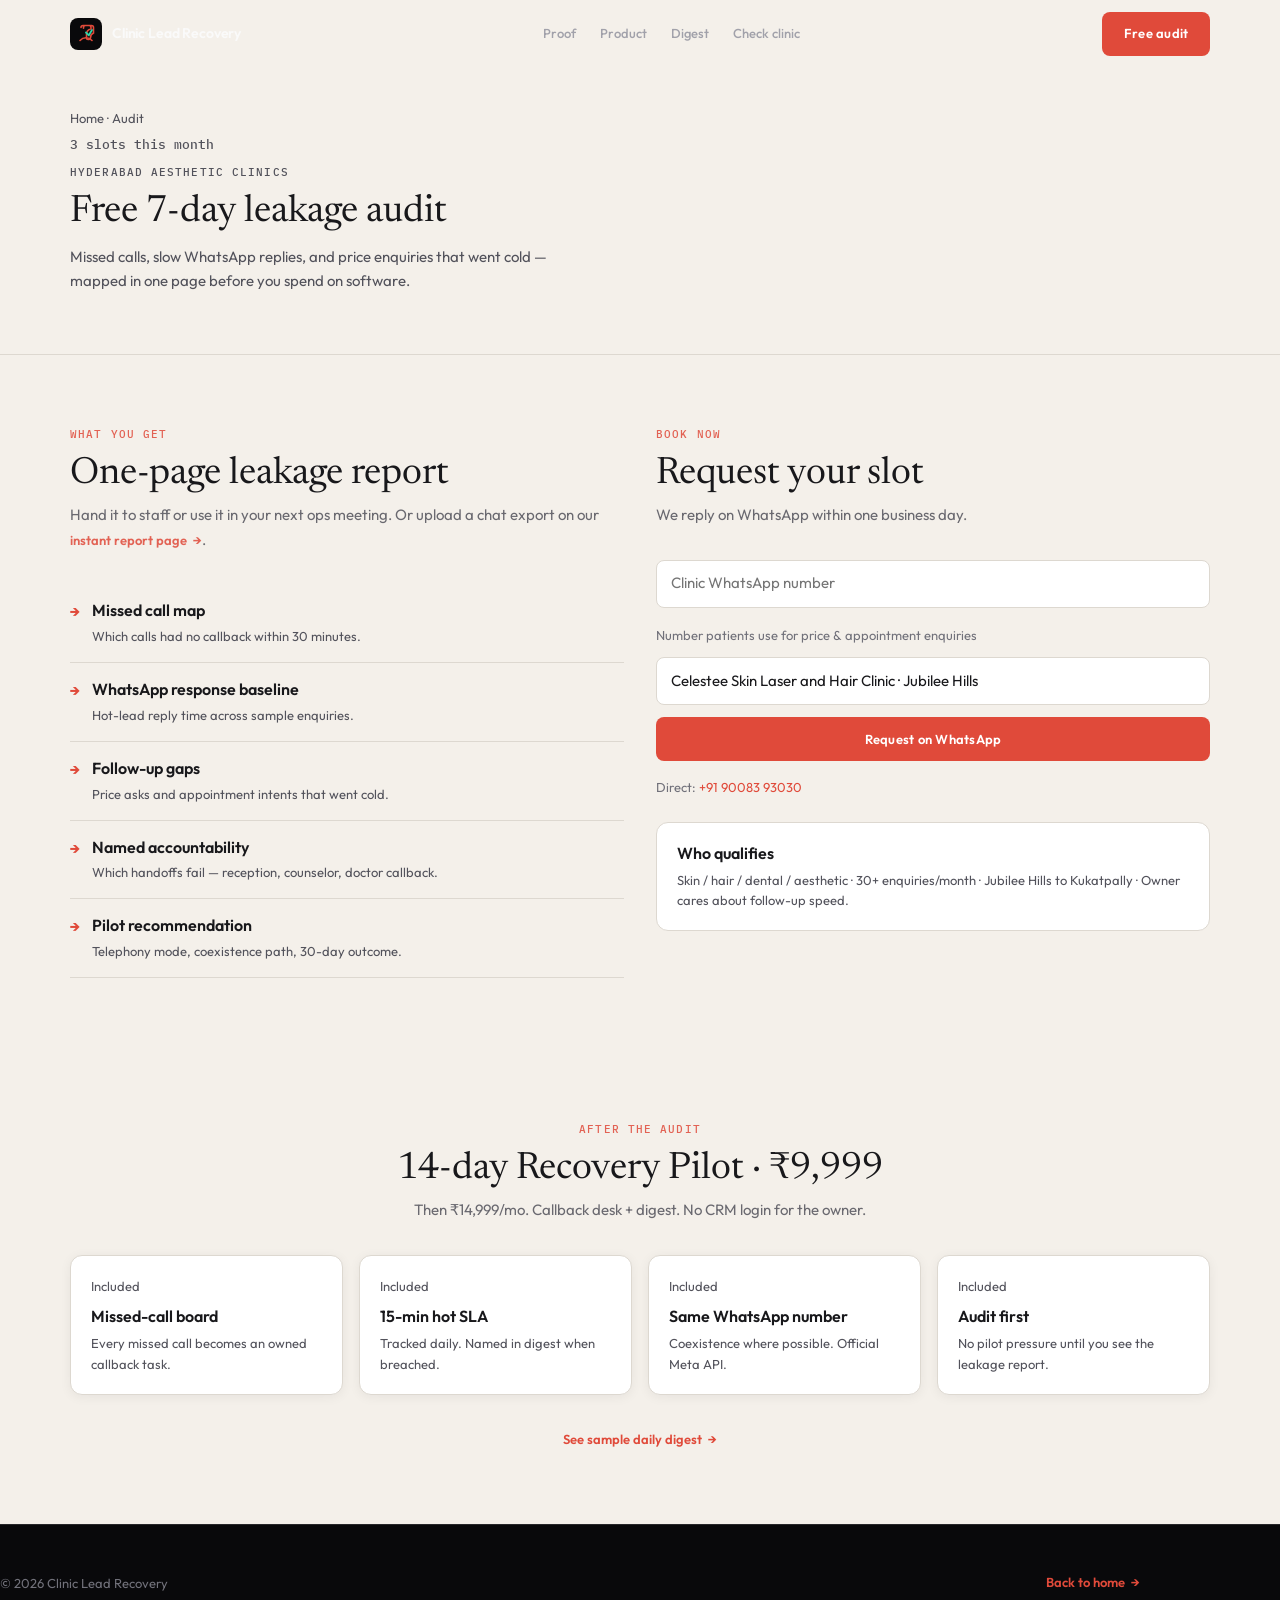
==== commit 1b84871a: "Landing v4: Morning Leakage Brief — product-led UX rebuild. Editorial paper/dark rhythm, full callba" ====
--- a/audit.html
+++ b/audit.html
@@ -15,7 +15,7 @@
   <link rel="icon" href="assets/brand/favicon.svg" type="image/svg+xml" />
   <link rel="preconnect" href="https://fonts.googleapis.com" />
   <link rel="preconnect" href="https://fonts.gstatic.com" crossorigin />
-  <link href="https://fonts.googleapis.com/css2?family=DM+Sans:opsz,wght@9..40,400;9..40,600;9..40,700&family=Instrument+Serif&display=swap" rel="stylesheet" />
+  <link href="https://fonts.googleapis.com/css2?family=IBM+Plex+Mono:wght@400;500&family=Newsreader:ital,opsz,wght@0,6..72,400;0,6..72,500&family=Outfit:wght@400;500;600;700&display=swap" rel="stylesheet" />
   <link rel="stylesheet" href="tokens.css" />
   <link rel="stylesheet" href="styles.css" />
   <link rel="stylesheet" href="components.css" />
@@ -25,7 +25,7 @@
 <body class="has-sticky-cta">
   <header class="site-header" id="site-header">
     <div class="container header-inner">
-      <a href="index.html" class="brand"><img src="assets/brand/logo.svg" width="32" height="32" alt="" /><span>Recovery OS</span></a>
+      <a href="index.html" class="brand"><img src="assets/brand/logo.svg" width="32" height="32" alt="" /><span>Clinic Lead Recovery</span></a>
       <nav aria-label="Primary">
         <ul class="nav-links">
           <li><a href="index.html#proof">Proof</a></li>
@@ -61,7 +61,7 @@
       </div>
     </section>
 
-    <section class="section section--light">
+    <section class="section section--paper">
       <div class="container split-2">
         <div data-reveal>
           <div class="section-head">
@@ -102,7 +102,7 @@
       </div>
     </section>
 
-    <section class="section">
+    <section class="section section--paper">
       <div class="container">
         <div class="section-head centered" data-reveal>
           <p class="eyebrow">After the audit</p>
--- a/tokens.css
+++ b/tokens.css
@@ -1,16 +1,17 @@
 :root {
-  --color-primary: #e63b2e;
-  --color-primary-hover: #ff4d40;
-  --color-primary-active: #c42f24;
-  --color-primary-muted: rgba(230, 59, 46, 0.14);
+  --color-primary: #e04a3a;
+  --color-primary-hover: #c73d2f;
+  --color-primary-muted: rgba(224, 74, 58, 0.12);
 
-  --color-canvas: #0a0a0b;
+  --color-canvas: #09090b;
   --color-canvas-elevated: #141416;
   --color-canvas-card: #18181b;
-  --color-canvas-light: #fafafa;
+  --color-canvas-paper: #f4f0ea;
+  --color-canvas-light: #ffffff;
 
   --color-border: #27272a;
   --color-border-soft: #3f3f46;
+  --color-border-paper: #ddd8d0;
 
   --color-ink: #fafafa;
   --color-body: #a1a1aa;
@@ -18,29 +19,34 @@
   --color-muted: #71717a;
   --color-on-primary: #ffffff;
 
-  --color-success: #22c55e;
-  --color-warning: #f59e0b;
+  --color-ink-paper: #18181b;
+  --color-body-paper: #52525b;
+  --color-muted-paper: #71717a;
+
+  --color-recovery: #2dd4a8;
+  --color-warning: #f5a623;
   --color-danger: #ef4444;
 
-  --font-display: "Instrument Serif", Georgia, "Times New Roman", serif;
-  --font-sans: "DM Sans", -apple-system, BlinkMacSystemFont, "Segoe UI", sans-serif;
-  --font-mono: "SF Mono", "Cascadia Code", Consolas, monospace;
+  --font-display: "Newsreader", Georgia, "Times New Roman", serif;
+  --font-sans: "Outfit", system-ui, sans-serif;
+  --font-mono: "IBM Plex Mono", ui-monospace, monospace;
 
-  --text-display-xl: 500 clamp(2.5rem, 5vw, 4rem) / 1.05 var(--font-display);
-  --text-display-lg: 500 clamp(1.75rem, 3vw, 2.5rem) / 1.12 var(--font-display);
-  --text-display-md: 500 clamp(1.35rem, 2vw, 1.75rem) / 1.2 var(--font-display);
-  --text-title: 600 1rem / 1.3 var(--font-sans);
+  --text-display-xl: 400 clamp(2.35rem, 4.8vw, 3.75rem) / 1.06 var(--font-display);
+  --text-display-lg: 400 clamp(1.65rem, 3vw, 2.35rem) / 1.12 var(--font-display);
+  --text-display-md: 400 clamp(1.25rem, 2vw, 1.65rem) / 1.18 var(--font-display);
+  --text-title: 600 1rem / 1.35 var(--font-sans);
   --text-body: 400 0.9375rem / 1.65 var(--font-sans);
   --text-body-sm: 400 0.8125rem / 1.55 var(--font-sans);
-  --text-caption: 600 0.6875rem / 1.4 var(--font-sans);
-  --text-stat: 700 clamp(2rem, 4vw, 3rem) / 1 var(--font-sans);
+  --text-caption: 500 0.6875rem / 1.4 var(--font-mono);
+  --text-stat: 700 clamp(1.75rem, 3.5vw, 2.75rem) / 1 var(--font-sans);
 
-  --tracking-caps: 0.08em;
-  --container-max: 1120px;
-  --nav-height: 72px;
-  --radius-sm: 6px;
+  --tracking-caps: 0.1em;
+  --container-max: 1140px;
+  --nav-height: 68px;
+  --radius-sm: 8px;
   --radius-md: 12px;
-  --radius-lg: 20px;
-  --shadow-card: 0 24px 80px rgba(0, 0, 0, 0.45);
-  --shadow-glow: 0 0 120px rgba(230, 59, 46, 0.12);
+  --radius-lg: 16px;
+  --shadow-card: 0 24px 80px rgba(0, 0, 0, 0.42);
+  --shadow-paper: 0 2px 12px rgba(24, 24, 27, 0.06);
+  --shadow-float: 0 32px 100px rgba(0, 0, 0, 0.55);
 }
--- a/styles.css
+++ b/styles.css
@@ -55,7 +55,7 @@
 }
 
 .site-header.is-scrolled {
-  background: rgba(10, 10, 11, 0.88);
+  background: rgba(9, 9, 11, 0.9);
   backdrop-filter: blur(16px);
   border-bottom-color: var(--color-border);
 }
@@ -73,22 +73,30 @@
   align-items: center;
   gap: 10px;
   color: var(--color-ink);
-  font: 600 0.8125rem/1 var(--font-sans);
-  letter-spacing: var(--tracking-caps);
-  text-transform: uppercase;
+  font: 600 0.875rem/1.2 var(--font-sans);
+  letter-spacing: -0.01em;
+}
+
+.brand span {
+  max-width: 140px;
+  line-height: 1.15;
+}
+
+@media (min-width: 480px) {
+  .brand span {
+    max-width: none;
+  }
 }
 
 .nav-links {
   display: none;
   list-style: none;
   align-items: center;
-  gap: 1.75rem;
+  gap: 1.5rem;
 }
 
 .nav-links a {
-  font: 600 0.75rem/1 var(--font-sans);
-  letter-spacing: var(--tracking-caps);
-  text-transform: uppercase;
+  font: 500 0.8125rem/1 var(--font-sans);
   color: var(--color-body);
   transition: color 0.2s;
 }
@@ -143,9 +151,7 @@
   display: block;
   padding: 1rem 0;
   border-bottom: 1px solid var(--color-border);
-  font: 600 0.75rem/1 var(--font-sans);
-  letter-spacing: var(--tracking-caps);
-  text-transform: uppercase;
+  font: 600 0.875rem/1 var(--font-sans);
   color: var(--color-ink);
 }
 
@@ -161,20 +167,18 @@
 
 /* ——— Buttons ——— */
 .btn-primary,
-.btn-outline,
-.btn-ghost {
+.btn-outline {
   display: inline-flex;
   align-items: center;
   justify-content: center;
   min-height: 44px;
-  padding: 0 1.25rem;
-  font: 600 0.75rem/1 var(--font-sans);
-  letter-spacing: var(--tracking-caps);
-  text-transform: uppercase;
+  padding: 0 1.35rem;
+  font: 600 0.8125rem/1 var(--font-sans);
+  letter-spacing: 0.02em;
   border-radius: var(--radius-sm);
   cursor: pointer;
   border: none;
-  transition: background 0.2s, color 0.2s, border-color 0.2s;
+  transition: background 0.2s, color 0.2s, border-color 0.2s, transform 0.2s;
 }
 
 .btn-primary {
@@ -184,6 +188,7 @@
 
 .btn-primary:hover {
   background: var(--color-primary-hover);
+  transform: translateY(-1px);
 }
 
 .btn-outline {
@@ -194,16 +199,6 @@
 
 .btn-outline:hover {
   border-color: var(--color-ink);
-}
-
-.btn-ghost {
-  background: transparent;
-  color: var(--color-body);
-  padding-inline: 0.5rem;
-}
-
-.btn-ghost:hover {
-  color: var(--color-ink);
 }
 
 .btn-primary--light {
@@ -212,8 +207,8 @@
 }
 
 .btn-outline--light {
-  border-color: #d4d4d8;
-  color: #18181b;
+  border-color: var(--color-border-paper);
+  color: var(--color-ink-paper);
 }
 
 .link-arrow {
@@ -242,8 +237,8 @@
 
 .input--light {
   background: #fff;
-  border-color: #e4e4e7;
-  color: #18181b;
+  border-color: var(--color-border-paper);
+  color: var(--color-ink-paper);
 }
 
 .input:focus {
@@ -257,6 +252,10 @@
   margin-top: 0.35rem;
 }
 
+.section--paper .form-hint {
+  color: var(--color-muted-paper);
+}
+
 .form-stack {
   display: grid;
   gap: 0.75rem;
@@ -265,9 +264,9 @@
 /* ——— Hero ——— */
 .hero {
   position: relative;
-  min-height: 100svh;
+  min-height: min(100svh, 920px);
   padding-top: calc(var(--nav-height) + 2rem);
-  padding-bottom: 4rem;
+  padding-bottom: 3rem;
   overflow: hidden;
 }
 
@@ -275,19 +274,19 @@
   position: relative;
   z-index: 1;
   display: grid;
-  gap: 3rem;
+  gap: 2.5rem;
   align-items: center;
 }
 
 @media (min-width: 960px) {
   .hero-layout {
-    grid-template-columns: 1fr 1fr;
+    grid-template-columns: 0.95fr 1.05fr;
     gap: 2rem;
   }
 }
 
 .hero-copy {
-  max-width: 540px;
+  max-width: 520px;
 }
 
 .eyebrow {
@@ -295,26 +294,27 @@
   letter-spacing: var(--tracking-caps);
   text-transform: uppercase;
   color: var(--color-primary);
-  margin-bottom: 0.75rem;
+  margin-bottom: 0.65rem;
 }
 
 .hero-urgency {
-  font: var(--text-body-sm);
+  font: 500 0.8125rem/1.4 var(--font-mono);
   color: var(--color-warning);
-  margin-bottom: 0.5rem;
+  margin-bottom: 0.65rem;
 }
 
 .hero h1 {
   font: var(--text-display-xl);
   color: var(--color-ink);
-  margin-bottom: 1rem;
+  margin-bottom: 0.85rem;
+  letter-spacing: -0.02em;
 }
 
 .hero-lead {
   font: var(--text-body);
   color: var(--color-body);
-  max-width: 46ch;
-  margin-bottom: 1.5rem;
+  max-width: 44ch;
+  margin-bottom: 1.25rem;
 }
 
 .hero-ctas {
@@ -322,54 +322,75 @@
   flex-wrap: wrap;
   gap: 0.75rem;
   align-items: center;
+  opacity: 0;
+}
+
+.hero-ctas.is-visible {
+  opacity: 1;
+  transition: opacity 0.5s ease;
+}
+
+.hero-reply {
+  margin-top: 0.85rem;
+  font: var(--text-body-sm);
+  color: var(--color-muted);
 }
 
 .page-hero {
   padding-top: calc(var(--nav-height) + 2.5rem);
   padding-bottom: 2.5rem;
-  border-bottom: 1px solid var(--color-border);
-  background:
-    radial-gradient(ellipse 60% 50% at 80% 0%, rgba(230, 59, 46, 0.1), transparent),
-    var(--color-canvas);
+  border-bottom: 1px solid var(--color-border-paper);
+  background: var(--color-canvas-paper);
+  color: var(--color-body-paper);
 }
 
 .page-hero h1 {
   font: var(--text-display-lg);
-  color: var(--color-ink);
+  color: var(--color-ink-paper);
   margin: 0.5rem 0 0.75rem;
+}
+
+.page-hero .hero-lead,
+.page-hero p {
+  color: var(--color-body-paper);
+  max-width: 52ch;
 }
 
 .breadcrumb {
   font: var(--text-body-sm);
-  color: var(--color-muted);
+  color: var(--color-muted-paper);
   margin-bottom: 0.5rem;
 }
 
 .breadcrumb a {
-  color: var(--color-body);
+  color: var(--color-body-paper);
 }
 
 .breadcrumb a:hover {
-  color: var(--color-ink);
+  color: var(--color-ink-paper);
 }
 
 /* ——— Sections ——— */
 .section {
-  padding: 4rem 0;
+  padding: 4.5rem 0;
 }
 
 .section--tight {
   padding: 3rem 0;
 }
 
-.section--light {
-  background: var(--color-canvas-light);
-  color: #3f3f46;
+.section--paper {
+  background: var(--color-canvas-paper);
+  color: var(--color-body-paper);
+}
+
+.section--dark {
+  background: var(--color-canvas);
 }
 
 .section-head {
   margin-bottom: 2rem;
-  max-width: 560px;
+  max-width: 580px;
 }
 
 .section-head.centered {
@@ -379,20 +400,26 @@
 
 .section-head h2 {
   font: var(--text-display-lg);
-  color: var(--color-ink);
   margin-bottom: 0.5rem;
 }
 
-.section--light .section-head h2 {
-  color: #0a0a0b;
+.section--paper .section-head .eyebrow {
+  color: var(--color-primary);
+}
+
+.section--paper .section-head h2,
+.section--paper .chapter-block h3 {
+  color: var(--color-ink-paper);
+}
+
+.section--dark .section-head h2,
+.section--dark .chapter-block h3 {
+  color: var(--color-ink);
 }
 
 .section-head p {
-  color: var(--color-body);
-}
-
-.section--light .section-head p {
-  color: #71717a;
+  color: inherit;
+  opacity: 0.85;
 }
 
 .split-2 {
@@ -408,10 +435,10 @@
 }
 
 .cta-band {
-  padding: 4rem 0;
+  padding: 4.5rem 0;
   text-align: center;
   border-top: 1px solid var(--color-border);
-  background: linear-gradient(180deg, var(--color-canvas) 0%, #0f0f12 100%);
+  background: linear-gradient(180deg, var(--color-canvas) 0%, #0c0c0f 100%);
 }
 
 .cta-band h2 {
@@ -422,7 +449,7 @@
 
 .cta-band p {
   color: var(--color-body);
-  max-width: 46ch;
+  max-width: 48ch;
   margin: 0 auto 1.5rem;
 }
 
@@ -437,7 +464,7 @@
   inset: auto 0 0;
   z-index: 90;
   padding: 0.75rem 1rem;
-  background: rgba(10, 10, 11, 0.95);
+  background: rgba(9, 9, 11, 0.95);
   border-top: 1px solid var(--color-border);
   backdrop-filter: blur(12px);
   transform: translateY(100%);
@@ -472,6 +499,7 @@
 .site-footer {
   padding: 3rem 0 2rem;
   border-top: 1px solid var(--color-border);
+  background: var(--color-canvas);
 }
 
 .footer-grid {
@@ -489,7 +517,7 @@
   font: var(--text-body-sm);
   color: var(--color-muted);
   margin-top: 0.75rem;
-  max-width: 28ch;
+  max-width: 32ch;
 }
 
 .footer-col h4 {
@@ -531,7 +559,7 @@
 /* ——— Reveal ——— */
 .js [data-reveal] {
   opacity: 0;
-  transform: translateY(16px);
+  transform: translateY(18px);
   transition: opacity 0.55s ease, transform 0.55s ease;
 }
 
@@ -540,54 +568,8 @@
   transform: none;
 }
 
-.js [data-reveal-delay="1"] {
-  transition-delay: 0.08s;
-}
-
-.js [data-reveal-delay="2"] {
-  transition-delay: 0.16s;
-}
-
-@media (prefers-reduced-motion: reduce) {
-  html {
-    scroll-behavior: auto;
-  }
-
-  .js [data-reveal] {
-    opacity: 1;
-    transform: none;
-    transition: none;
-  }
-}
-
-.report-mode-badge {
-  display: inline-block;
-  margin-top: 0.75rem;
-  padding: 6px 10px;
-  border-radius: 999px;
-  font: var(--text-body-sm);
-  color: var(--color-warning);
-  background: rgba(245, 158, 11, 0.12);
-  border: 1px solid rgba(245, 158, 11, 0.25);
-}
-
-.feature-card-light {
-  padding: 1.25rem;
-  border-radius: var(--radius-md);
-  border: 1px solid #e4e4e7;
-  background: #fff;
-}
-
-.feature-card-light h3 {
-  font: var(--text-title);
-  color: #0a0a0b;
-  margin-bottom: 0.35rem;
-}
-
-.feature-card-light p {
-  font: var(--text-body-sm);
-  color: #71717a;
-}
+.js [data-reveal-delay="1"] { transition-delay: 0.08s; }
+.js [data-reveal-delay="2"] { transition-delay: 0.16s; }
 
 code {
   font: 0.85em var(--font-mono);
@@ -596,6 +578,19 @@
   background: rgba(255, 255, 255, 0.06);
 }
 
-.section--light code {
-  background: #f4f4f5;
-}
+.section--paper code {
+  background: rgba(24, 24, 27, 0.06);
+}
+
+@media (prefers-reduced-motion: reduce) {
+  html {
+    scroll-behavior: auto;
+  }
+
+  .js [data-reveal],
+  .hero-ctas {
+    opacity: 1;
+    transform: none;
+    transition: none;
+  }
+}
--- a/components.css
+++ b/components.css
@@ -1,33 +1,419 @@
-/* ——— Product UI components ——— */
+/* ——— Atmosphere ——— */
 
 .hero-mesh {
   position: absolute;
   inset: 0;
   background:
-    radial-gradient(ellipse 80% 60% at 70% 20%, rgba(230, 59, 46, 0.15), transparent 55%),
-    radial-gradient(ellipse 50% 40% at 10% 80%, rgba(255, 255, 255, 0.04), transparent 50%),
-    linear-gradient(180deg, #0a0a0b 0%, #121214 100%);
+    radial-gradient(ellipse 55% 45% at 85% 15%, rgba(80, 227, 194, 0.07), transparent 50%),
+    radial-gradient(ellipse 45% 40% at 15% 85%, rgba(235, 54, 127, 0.05), transparent 50%),
+    linear-gradient(165deg, #09090b 0%, #0f0f12 55%, #09090b 100%);
 }
 
 .hero-grid {
   position: absolute;
   inset: 0;
   background-image:
-    linear-gradient(rgba(255, 255, 255, 0.03) 1px, transparent 1px),
-    linear-gradient(90deg, rgba(255, 255, 255, 0.03) 1px, transparent 1px);
-  background-size: 48px 48px;
-  mask-image: radial-gradient(ellipse 70% 60% at 50% 40%, black, transparent);
+    linear-gradient(rgba(255, 255, 255, 0.025) 1px, transparent 1px),
+    linear-gradient(90deg, rgba(255, 255, 255, 0.025) 1px, transparent 1px);
+  background-size: 56px 56px;
+  mask-image: radial-gradient(ellipse 75% 65% at 55% 35%, black, transparent);
   pointer-events: none;
 }
+
+.funnel-line {
+  font: var(--text-caption);
+  letter-spacing: 0.06em;
+  color: var(--color-muted);
+  margin-bottom: 1rem;
+  line-height: 1.7;
+}
+
+.funnel-line strong {
+  color: var(--color-body-strong);
+  font-weight: 500;
+}
+
+.trust-strip {
+  display: flex;
+  flex-wrap: wrap;
+  justify-content: center;
+  gap: 1.25rem 2rem;
+  padding: 1rem 0;
+  border-top: 1px solid var(--color-border-paper);
+  border-bottom: 1px solid var(--color-border-paper);
+  font: var(--text-caption);
+  letter-spacing: 0.06em;
+  color: var(--color-muted-paper);
+  text-transform: uppercase;
+}
+
+.trust-strip span {
+  display: inline-flex;
+  align-items: center;
+  gap: 0.5rem;
+}
+
+.trust-strip span::before {
+  content: "";
+  width: 5px;
+  height: 5px;
+  border-radius: 50%;
+  background: var(--color-recovery);
+}
+
+/* ——— Hero composite ——— */
+
+.hero-composite {
+  position: relative;
+  width: min(100%, 640px);
+  margin-inline: auto;
+  min-height: 420px;
+}
+
+.hero-composite .browser-frame {
+  position: relative;
+  z-index: 1;
+}
+
+.hero-composite .phone-frame {
+  position: absolute;
+  right: -8px;
+  bottom: -24px;
+  z-index: 2;
+  width: min(42%, 240px);
+  transform: rotate(3deg);
+  box-shadow: var(--shadow-float);
+}
+
+@media (max-width: 959px) {
+  .hero-composite {
+    min-height: auto;
+    display: grid;
+    gap: 1.5rem;
+  }
+
+  .hero-composite .phone-frame {
+    position: relative;
+    right: auto;
+    bottom: auto;
+    transform: none;
+    width: min(100%, 280px);
+    margin-inline: auto;
+  }
+}
+
+/* ——— Browser frame ——— */
+
+.browser-frame {
+  border-radius: var(--radius-md);
+  border: 1px solid var(--color-border);
+  background: var(--color-canvas-elevated);
+  box-shadow: var(--shadow-card);
+  overflow: hidden;
+}
+
+.browser-chrome {
+  display: flex;
+  align-items: center;
+  gap: 10px;
+  padding: 10px 14px;
+  border-bottom: 1px solid var(--color-border);
+  background: #0c0c0e;
+}
+
+.browser-dots {
+  display: flex;
+  gap: 6px;
+}
+
+.browser-dots i {
+  width: 10px;
+  height: 10px;
+  border-radius: 50%;
+  background: #3f3f46;
+  font-style: normal;
+}
+
+.browser-dots i:nth-child(1) { background: #ef4444; }
+.browser-dots i:nth-child(2) { background: #f5a623; }
+.browser-dots i:nth-child(3) { background: #2dd4a8; }
+
+.browser-url {
+  flex: 1;
+  text-align: center;
+  font: 400 0.6875rem/1 var(--font-mono);
+  color: var(--color-muted);
+  padding: 6px 12px;
+  border-radius: 6px;
+  background: rgba(255, 255, 255, 0.04);
+  border: 1px solid var(--color-border);
+}
+
+.browser-body {
+  padding: 0;
+  min-height: 320px;
+  background: #0f0f11;
+}
+
+.browser-body--board {
+  min-height: 360px;
+}
+
+/* ——— Callback board ——— */
+
+.board-columns {
+  display: grid;
+  grid-template-columns: repeat(3, minmax(180px, 1fr));
+  gap: 10px;
+  padding: 14px;
+  overflow-x: auto;
+}
+
+.board-col-head {
+  display: flex;
+  align-items: center;
+  justify-content: space-between;
+  margin-bottom: 8px;
+  font: var(--text-caption);
+  letter-spacing: 0.08em;
+  text-transform: uppercase;
+  color: var(--color-muted);
+}
+
+.board-col-head .count {
+  padding: 2px 7px;
+  border-radius: 999px;
+  background: rgba(255, 255, 255, 0.06);
+  font-size: 0.625rem;
+}
+
+.board-card {
+  padding: 10px 11px;
+  border-radius: var(--radius-sm);
+  border: 1px solid var(--color-border);
+  background: var(--color-canvas-card);
+  margin-bottom: 8px;
+  font: var(--text-body-sm);
+}
+
+.board-card-top {
+  display: flex;
+  align-items: center;
+  justify-content: space-between;
+  gap: 8px;
+  margin-bottom: 6px;
+}
+
+.board-card-top strong {
+  color: var(--color-ink);
+  font-weight: 600;
+  font-family: var(--font-mono);
+  font-size: 0.75rem;
+}
+
+.board-card p {
+  color: var(--color-body);
+  font-size: 0.75rem;
+  line-height: 1.45;
+}
+
+.board-assignee {
+  display: inline-flex;
+  align-items: center;
+  gap: 6px;
+  margin-top: 8px;
+  font: 500 0.6875rem/1 var(--font-mono);
+  color: var(--color-muted);
+}
+
+.board-assignee .avatar {
+  width: 20px;
+  height: 20px;
+  border-radius: 50%;
+  background: rgba(224, 74, 58, 0.2);
+  color: #fca5a5;
+  font: 600 0.625rem/20px var(--font-sans);
+  text-align: center;
+}
+
+.board-card.is-due {
+  border-color: rgba(245, 166, 35, 0.45);
+  background: rgba(245, 166, 35, 0.06);
+}
+
+.board-card.is-overdue {
+  border-color: rgba(239, 68, 68, 0.5);
+  background: rgba(239, 68, 68, 0.08);
+}
+
+.tag {
+  font: var(--text-caption);
+  letter-spacing: 0.06em;
+  text-transform: uppercase;
+  padding: 3px 7px;
+  border-radius: 4px;
+  white-space: nowrap;
+}
+
+.tag.is-hot {
+  background: var(--color-primary-muted);
+  color: #fca5a5;
+}
+
+.tag.is-due {
+  background: rgba(245, 166, 35, 0.15);
+  color: #fcd34d;
+}
+
+.tag.is-done {
+  background: rgba(45, 212, 168, 0.12);
+  color: var(--color-recovery);
+}
+
+.tag.is-warn {
+  background: rgba(245, 166, 35, 0.12);
+  color: #fbbf24;
+}
+
+/* ——— Inbox mock ——— */
+
+.inbox-mock {
+  display: grid;
+  grid-template-columns: 240px 1fr;
+  min-height: 360px;
+}
+
+.inbox-sidebar {
+  border-right: 1px solid var(--color-border);
+  background: #0c0c0e;
+}
+
+.inbox-sidebar-head {
+  padding: 12px 14px;
+  border-bottom: 1px solid var(--color-border);
+  font: 600 0.6875rem/1 var(--font-mono);
+  letter-spacing: 0.08em;
+  text-transform: uppercase;
+  color: var(--color-muted);
+}
+
+.inbox-thread {
+  display: flex;
+  flex-direction: column;
+  gap: 4px;
+  padding: 8px;
+}
+
+.inbox-thread-item {
+  padding: 10px 11px;
+  border-radius: var(--radius-sm);
+  border: 1px solid transparent;
+  cursor: default;
+}
+
+.inbox-thread-item.is-active {
+  background: var(--color-canvas-card);
+  border-color: var(--color-border);
+}
+
+.inbox-thread-item strong {
+  display: block;
+  font: 600 0.8125rem/1.3 var(--font-sans);
+  color: var(--color-ink);
+  margin-bottom: 3px;
+}
+
+.inbox-thread-item span {
+  font: 400 0.6875rem/1.4 var(--font-sans);
+  color: var(--color-muted);
+  display: -webkit-box;
+  -webkit-line-clamp: 2;
+  -webkit-box-orient: vertical;
+  overflow: hidden;
+}
+
+.inbox-thread-meta {
+  display: flex;
+  justify-content: space-between;
+  align-items: center;
+  margin-top: 6px;
+}
+
+.inbox-pane {
+  display: flex;
+  flex-direction: column;
+  background: #0f0f11;
+}
+
+.inbox-pane-head {
+  padding: 12px 16px;
+  border-bottom: 1px solid var(--color-border);
+  display: flex;
+  justify-content: space-between;
+  align-items: center;
+}
+
+.inbox-pane-head strong {
+  font: 600 0.875rem/1 var(--font-sans);
+  color: var(--color-ink);
+}
+
+.inbox-messages {
+  flex: 1;
+  padding: 16px;
+  display: flex;
+  flex-direction: column;
+  gap: 10px;
+}
+
+.msg-bubble {
+  max-width: 82%;
+  padding: 10px 12px;
+  border-radius: 12px;
+  font: var(--text-body-sm);
+  line-height: 1.5;
+}
+
+.msg-bubble.in {
+  align-self: flex-start;
+  background: #27272a;
+  color: var(--color-body-strong);
+  border-bottom-left-radius: 4px;
+}
+
+.msg-bubble.out {
+  align-self: flex-end;
+  background: rgba(45, 212, 168, 0.1);
+  border: 1px solid rgba(45, 212, 168, 0.25);
+  color: var(--color-ink);
+  border-bottom-right-radius: 4px;
+}
+
+.msg-time {
+  font: 400 0.625rem/1 var(--font-mono);
+  color: var(--color-muted);
+  margin-top: 4px;
+}
+
+@media (max-width: 640px) {
+  .inbox-mock {
+    grid-template-columns: 1fr;
+  }
+
+  .inbox-sidebar {
+    display: none;
+  }
+}
+
+/* ——— Phone / digest ——— */
 
 .phone-frame {
   position: relative;
-  width: min(100%, 320px);
-  margin-inline: auto;
+  width: min(100%, 280px);
   border-radius: 28px;
   padding: 10px;
   background: linear-gradient(145deg, #2a2a2e, #141416);
-  box-shadow: var(--shadow-card), var(--shadow-glow);
+  box-shadow: var(--shadow-card);
   border: 1px solid var(--color-border-soft);
 }
 
@@ -36,7 +422,7 @@
   height: 22px;
   margin: 0 auto 8px;
   border-radius: 0 0 14px 14px;
-  background: #0a0a0b;
+  background: var(--color-canvas);
 }
 
 .phone-screen {
@@ -51,7 +437,7 @@
   display: flex;
   justify-content: space-between;
   padding: 10px 14px 6px;
-  font: 600 0.65rem/1 var(--font-sans);
+  font: 500 0.6875rem/1 var(--font-mono);
   color: var(--color-muted);
   letter-spacing: 0.04em;
 }
@@ -70,14 +456,14 @@
   width: 8px;
   height: 8px;
   border-radius: 50%;
-  background: var(--color-success);
-  box-shadow: 0 0 8px rgba(34, 197, 94, 0.6);
+  background: var(--color-recovery);
+  box-shadow: 0 0 8px rgba(45, 212, 168, 0.5);
 }
 
 .phone-metrics {
   padding: 14px;
   display: grid;
-  gap: 10px;
+  gap: 8px;
 }
 
 .metric-row {
@@ -89,6 +475,14 @@
   background: var(--color-canvas-elevated);
   border: 1px solid var(--color-border);
   font: var(--text-body-sm);
+  opacity: 0;
+  transform: translateY(8px);
+}
+
+.metric-row.is-visible {
+  opacity: 1;
+  transform: none;
+  transition: opacity 0.4s ease, transform 0.4s ease;
 }
 
 .metric-row strong {
@@ -97,7 +491,7 @@
 }
 
 .metric-row.is-alert {
-  border-color: rgba(239, 68, 68, 0.35);
+  border-color: rgba(239, 68, 68, 0.4);
   background: rgba(239, 68, 68, 0.08);
 }
 
@@ -105,13 +499,29 @@
   color: #fca5a5;
 }
 
+.metric-row.is-alert.is-pulse {
+  animation: sla-pulse 0.6s ease 2;
+}
+
+@keyframes sla-pulse {
+  0%, 100% { box-shadow: none; }
+  50% { box-shadow: 0 0 0 3px rgba(239, 68, 68, 0.25); }
+}
+
 .metric-row span:last-child {
+  font-family: var(--font-mono);
+  font-size: 0.75rem;
   color: var(--color-body);
-  font-variant-numeric: tabular-nums;
 }
 
 .progress-block {
   padding: 0 14px 14px;
+  opacity: 0;
+}
+
+.progress-block.is-visible {
+  opacity: 1;
+  transition: opacity 0.5s ease 0.2s;
 }
 
 .progress-label {
@@ -131,13 +541,18 @@
 
 .progress-fill {
   height: 100%;
-  width: 62%;
+  width: 0;
   border-radius: inherit;
   background: linear-gradient(90deg, var(--color-primary), #ff6b5e);
+  transition: width 1.2s ease 0.3s;
+}
+
+.progress-fill.is-visible {
+  width: 62%;
 }
 
 .digest-preview {
-  font: 400 0.78rem/1.55 var(--font-mono);
+  font: 400 0.72rem/1.55 var(--font-mono);
   color: #d4d4d8;
   white-space: pre-wrap;
   padding: 14px;
@@ -145,141 +560,193 @@
   overflow: auto;
 }
 
-.digest-preview .line-muted {
-  color: var(--color-muted);
-}
-
-.digest-preview .line-alert {
-  color: #fca5a5;
-  font-weight: 600;
-}
-
-.leakage-grid {
+.digest-preview .line-muted { color: var(--color-muted); }
+.digest-preview .line-alert { color: #fca5a5; font-weight: 600; }
+
+/* ——— Deliverables (paper) ——— */
+
+.deliverable-grid {
   display: grid;
-  gap: var(--spacing-sm, 1rem);
-}
-
-@media (min-width: 768px) {
-  .leakage-grid {
-    grid-template-columns: repeat(3, 1fr);
-  }
-}
-
-.leakage-card {
-  padding: 1.5rem;
+  gap: 1rem;
+}
+
+@media (min-width: 640px) {
+  .deliverable-grid {
+    grid-template-columns: repeat(2, 1fr);
+  }
+}
+
+@media (min-width: 960px) {
+  .deliverable-grid {
+    grid-template-columns: repeat(4, 1fr);
+  }
+}
+
+.deliverable-card {
+  padding: 1.25rem;
   border-radius: var(--radius-md);
-  background: var(--color-canvas-card);
-  border: 1px solid var(--color-border);
-  transition: border-color 0.2s, transform 0.2s;
-}
-
-.leakage-card:hover {
-  border-color: var(--color-border-soft);
+  background: var(--color-canvas-light);
+  border: 1px solid var(--color-border-paper);
+  box-shadow: var(--shadow-paper);
+  transition: transform 0.2s, box-shadow 0.2s;
+}
+
+.deliverable-card:nth-child(even) {
+  transform: translateY(6px);
+}
+
+@media (min-width: 960px) {
+  .deliverable-card:nth-child(2),
+  .deliverable-card:nth-child(6) {
+    transform: translateY(10px);
+  }
+}
+
+.deliverable-card:hover {
   transform: translateY(-2px);
-}
-
-.leakage-icon {
-  width: 44px;
-  height: 44px;
+  box-shadow: 0 8px 24px rgba(24, 24, 27, 0.08);
+}
+
+.deliverable-icon {
+  width: 40px;
+  height: 40px;
   border-radius: var(--radius-sm);
   display: grid;
   place-items: center;
-  background: var(--color-primary-muted);
+  background: rgba(224, 74, 58, 0.08);
   color: var(--color-primary);
-  margin-bottom: 1rem;
-}
-
-.leakage-card h3 {
-  font: var(--text-title);
+  margin-bottom: 0.85rem;
+}
+
+.deliverable-card h3 {
+  font: 600 0.9375rem/1.3 var(--font-sans);
+  color: var(--color-ink-paper);
+  margin-bottom: 0.35rem;
+}
+
+.deliverable-card p {
+  font: var(--text-body-sm);
+  color: var(--color-body-paper);
+  margin-bottom: 0.65rem;
+}
+
+.deliverable-card a {
+  font: 600 0.75rem/1 var(--font-mono);
+  letter-spacing: 0.04em;
+  color: var(--color-primary);
+}
+
+/* ——— Product chapters ——— */
+
+.chapter-layout {
+  display: grid;
+  gap: 2rem;
+}
+
+@media (min-width: 1024px) {
+  .chapter-layout {
+    grid-template-columns: 200px 1fr;
+    align-items: start;
+  }
+}
+
+.chapter-nav {
+  display: none;
+  position: sticky;
+  top: calc(var(--nav-height) + 1.5rem);
+  gap: 4px;
+}
+
+@media (min-width: 1024px) {
+  .chapter-nav {
+    display: flex;
+    flex-direction: column;
+  }
+}
+
+.chapter-nav a {
+  padding: 10px 12px;
+  border-radius: var(--radius-sm);
+  font: 500 0.75rem/1.3 var(--font-mono);
+  color: var(--color-muted);
+  border-left: 2px solid transparent;
+  transition: color 0.2s, border-color 0.2s, background 0.2s;
+}
+
+.chapter-nav a.is-active,
+.chapter-nav a:hover {
   color: var(--color-ink);
-  margin-bottom: 0.5rem;
-}
-
-.leakage-card p {
-  font: var(--text-body-sm);
-  color: var(--color-body);
-}
-
-.product-demo {
-  border: 1px solid var(--color-border);
-  border-radius: var(--radius-lg);
-  background: var(--color-canvas-card);
-  overflow: hidden;
-}
-
-.product-tabs {
-  display: flex;
-  gap: 0;
-  border-bottom: 1px solid var(--color-border);
-  overflow-x: auto;
-}
-
-.product-tab {
-  flex: 1;
-  min-width: 120px;
-  padding: 14px 16px;
-  font: 600 0.75rem/1 var(--font-sans);
-  letter-spacing: var(--tracking-caps);
-  text-transform: uppercase;
-  color: var(--color-muted);
-  background: transparent;
-  border: none;
-  cursor: pointer;
-  border-bottom: 2px solid transparent;
-  transition: color 0.2s, border-color 0.2s;
-}
-
-.product-tab.is-active {
-  color: var(--color-ink);
-  border-bottom-color: var(--color-primary);
-}
-
-.product-panel {
-  display: none;
-  padding: 1.5rem;
-  min-height: 280px;
-}
-
-.product-panel.is-active {
-  display: block;
-}
-
-.ui-list {
-  list-style: none;
-  display: grid;
-  gap: 8px;
-}
-
-.ui-list-item {
-  display: flex;
-  align-items: center;
-  justify-content: space-between;
-  gap: 12px;
-  padding: 12px 14px;
-  border-radius: var(--radius-sm);
-  background: var(--color-canvas-elevated);
-  border: 1px solid var(--color-border);
-  font: var(--text-body-sm);
-}
-
-.ui-list-item .tag {
+  background: rgba(255, 255, 255, 0.04);
+  border-left-color: var(--color-primary);
+}
+
+.chapter-block {
+  scroll-margin-top: calc(var(--nav-height) + 1rem);
+}
+
+.chapter-block + .chapter-block {
+  margin-top: 3rem;
+  padding-top: 3rem;
+  border-top: 1px solid var(--color-border);
+}
+
+.chapter-label {
   font: var(--text-caption);
   letter-spacing: var(--tracking-caps);
   text-transform: uppercase;
-  padding: 4px 8px;
-  border-radius: 4px;
-  background: var(--color-primary-muted);
-  color: #fca5a5;
-}
-
-.ui-list-item .tag.is-due {
-  background: rgba(245, 158, 11, 0.15);
-  color: #fcd34d;
-}
-
-.ui-list-item .tag.is-done {
-  background: rgba(34, 197, 94, 0.12);
-  color: #86efac;
+  color: var(--color-primary);
+  margin-bottom: 0.5rem;
+}
+
+.chapter-block h3 {
+  font: var(--text-display-md);
+  color: var(--color-ink);
+  margin-bottom: 0.5rem;
+}
+
+.chapter-block > p {
+  font: var(--text-body);
+  color: var(--color-body);
+  max-width: 52ch;
+  margin-bottom: 1.5rem;
+}
+
+/* ——— Stats, steps, pricing ——— */
+
+.stat-grid {
+  display: grid;
+  grid-template-columns: repeat(2, 1fr);
+  gap: 1rem;
+}
+
+@media (min-width: 768px) {
+  .stat-grid {
+    grid-template-columns: repeat(4, 1fr);
+  }
+}
+
+.stat-cell {
+  padding: 1.25rem;
+  border-radius: var(--radius-md);
+  border: 1px solid var(--color-border);
+  background: rgba(20, 20, 22, 0.65);
+  text-align: center;
+}
+
+.stat-cell .value {
+  font: var(--text-stat);
+  color: var(--color-ink);
+  font-variant-numeric: tabular-nums;
+}
+
+.stat-cell .value.accent {
+  color: var(--color-primary);
+}
+
+.stat-cell .label {
+  font: var(--text-body-sm);
+  color: var(--color-muted);
+  margin-top: 0.35rem;
 }
 
 .steps-row {
@@ -294,40 +761,38 @@
 }
 
 .step-card {
-  position: relative;
   padding: 1.25rem;
   border-radius: var(--radius-md);
-  border: 1px solid var(--color-border);
-  background: var(--color-canvas-card);
+  border: 1px solid var(--color-border-paper);
+  background: var(--color-canvas-light);
+  box-shadow: var(--shadow-paper);
 }
 
 .step-num {
-  font: 700 0.75rem/1 var(--font-sans);
+  font: var(--text-caption);
   color: var(--color-primary);
-  letter-spacing: var(--tracking-caps);
-  margin-bottom: 0.75rem;
+  margin-bottom: 0.65rem;
 }
 
 .step-card h3 {
   font: var(--text-title);
-  color: var(--color-ink);
+  color: var(--color-ink-paper);
   margin-bottom: 0.35rem;
 }
 
 .step-card p {
   font: var(--text-body-sm);
-  color: var(--color-body);
+  color: var(--color-body-paper);
 }
 
 .pricing-card {
-  max-width: 480px;
+  max-width: 520px;
   margin-inline: auto;
   padding: 2rem;
   border-radius: var(--radius-lg);
-  border: 1px solid var(--color-border);
-  background: #fff;
-  color: #18181b;
-  box-shadow: 0 32px 64px rgba(0, 0, 0, 0.2);
+  border: 1px solid var(--color-border-paper);
+  background: var(--color-canvas-light);
+  box-shadow: 0 24px 64px rgba(24, 24, 27, 0.1);
 }
 
 .pricing-card .badge {
@@ -341,103 +806,76 @@
 
 .pricing-card h3 {
   font: var(--text-display-md);
-  color: #0a0a0b;
-  margin-bottom: 0.5rem;
+  color: var(--color-ink-paper);
+  margin-bottom: 0.35rem;
 }
 
 .pricing-card .price {
   font: 700 2.5rem/1 var(--font-sans);
-  color: #0a0a0b;
-  margin-bottom: 0.25rem;
+  color: var(--color-ink-paper);
 }
 
 .pricing-card .price-note {
   font: var(--text-body-sm);
-  color: #71717a;
-  margin-bottom: 1.5rem;
-}
-
-.pricing-card ul {
+  color: var(--color-muted-paper);
+  margin: 0.35rem 0 1.25rem;
+}
+
+.pricing-checklist {
   list-style: none;
   display: grid;
   gap: 10px;
   margin-bottom: 1.5rem;
 }
 
-.pricing-card li {
-  font: var(--text-body-sm);
-  color: #3f3f46;
-  padding-left: 1.25rem;
-  position: relative;
-}
-
-.pricing-card li::before {
-  content: "";
-  position: absolute;
-  left: 0;
-  top: 0.55em;
-  width: 6px;
-  height: 6px;
+.pricing-checklist li {
+  display: flex;
+  gap: 10px;
+  font: var(--text-body-sm);
+  color: var(--color-body-paper);
+  align-items: flex-start;
+}
+
+.pricing-checklist li::before {
+  content: "✓";
+  flex-shrink: 0;
+  width: 20px;
+  height: 20px;
   border-radius: 50%;
-  background: var(--color-primary);
+  background: rgba(45, 212, 168, 0.15);
+  color: #059669;
+  font: 700 0.6875rem/20px var(--font-sans);
+  text-align: center;
 }
 
 .quote-block {
   max-width: 640px;
   margin-inline: auto;
   text-align: center;
-  padding: 2rem 0;
+  padding: 1rem 0;
 }
 
 .quote-block blockquote {
   font: var(--text-display-md);
-  color: var(--color-ink);
+  color: var(--color-ink-paper);
   margin-bottom: 1rem;
 }
 
 .quote-block cite {
   font: var(--text-body-sm);
-  color: var(--color-muted);
+  color: var(--color-muted-paper);
   font-style: normal;
 }
 
-.stat-grid {
-  display: grid;
-  grid-template-columns: repeat(2, 1fr);
-  gap: 1rem;
-}
-
-@media (min-width: 768px) {
-  .stat-grid {
-    grid-template-columns: repeat(4, 1fr);
-  }
-}
-
-.stat-cell {
-  padding: 1.25rem;
-  border-radius: var(--radius-md);
-  border: 1px solid var(--color-border);
-  background: rgba(20, 20, 22, 0.6);
-  text-align: center;
-}
-
-.stat-cell .value {
-  font: var(--text-stat);
-  color: var(--color-ink);
-  font-variant-numeric: tabular-nums;
-}
-
-.stat-cell .value.accent {
+.quote-block a {
   color: var(--color-primary);
-}
-
-.stat-cell .label {
-  font: var(--text-body-sm);
-  color: var(--color-muted);
-  margin-top: 0.35rem;
-}
-
-.audit-checklist {
+  font-weight: 600;
+}
+
+/* ——— Subpages ——— */
+
+.audit-checklist,
+.digest-steps {
   list-style: none;
   display: grid;
   gap: 0;
@@ -447,159 +885,29 @@
   display: flex;
   gap: 12px;
   padding: 1rem 0;
-  border-bottom: 1px solid var(--color-border);
+  border-bottom: 1px solid var(--color-border-paper);
 }
 
 .audit-checklist li::before {
   content: "→";
   color: var(--color-primary);
   font-weight: 700;
-  flex-shrink: 0;
 }
 
 .audit-checklist h3 {
   font: var(--text-title);
-  color: var(--color-ink);
+  color: var(--color-ink-paper);
   margin-bottom: 0.25rem;
 }
 
 .audit-checklist p {
   font: var(--text-body-sm);
-  color: var(--color-body);
-}
-
-.report-layout {
-  display: grid;
-  gap: 1.5rem;
-}
-
-@media (min-width: 900px) {
-  .report-layout {
-    grid-template-columns: 1fr 1fr;
-  }
-}
-
-.report-panel {
-  padding: 1.5rem;
-  border-radius: var(--radius-md);
-  border: 1px solid #e4e4e7;
-  background: #fff;
-}
-
-.report-panel h2 {
-  font: var(--text-display-md);
-  color: #0a0a0b;
-  margin-bottom: 0.5rem;
-}
-
-.report-panel label {
-  display: block;
-  font: var(--text-caption);
-  letter-spacing: var(--tracking-caps);
-  text-transform: uppercase;
-  color: #71717a;
-  margin: 1rem 0 0.35rem;
-}
-
-.report-results {
-  padding: 1.5rem;
-  border-radius: var(--radius-md);
-  border: 1px solid var(--color-border);
-  background: var(--color-canvas-card);
-}
-
-.report-metrics {
-  display: grid;
-  grid-template-columns: repeat(2, 1fr);
+  color: var(--color-body-paper);
+}
+
+.digest-steps {
   gap: 1rem;
-  margin: 1.5rem 0;
-}
-
-@media (min-width: 640px) {
-  .report-metrics {
-    grid-template-columns: repeat(4, 1fr);
-  }
-}
-
-.report-metric {
-  padding: 1rem;
-  border-radius: var(--radius-sm);
-  border: 1px solid var(--color-border);
-  background: var(--color-canvas-elevated);
-}
-
-.report-metric-value {
-  font: 700 1.5rem/1 var(--font-sans);
-  color: var(--color-ink);
-}
-
-.report-metric-label {
-  font: var(--text-body-sm);
-  color: var(--color-body);
-  margin-top: 0.25rem;
-}
-
-.report-metric-hint {
-  font: var(--text-body-sm);
-  color: var(--color-muted);
-  margin-top: 0.15rem;
-}
-
-.report-table {
-  width: 100%;
-  border-collapse: collapse;
-  font: var(--text-body-sm);
-  margin-top: 1rem;
-}
-
-.report-table th,
-.report-table td {
-  padding: 10px 12px;
-  border-bottom: 1px solid var(--color-border);
-  text-align: left;
-}
-
-.report-table th {
-  color: var(--color-muted);
-  font-weight: 600;
-}
-
-.report-subhead {
-  font: var(--text-title);
-  color: var(--color-ink);
-  margin: 1.5rem 0 0.75rem;
-}
-
-.report-mode,
-.report-source,
-.report-verdict {
-  font: var(--text-body-sm);
-  color: var(--color-body);
-  margin-bottom: 0.75rem;
-}
-
-.report-verdict {
-  color: var(--color-ink);
-  font-size: 1rem;
-}
-
-.report-actions {
-  display: flex;
-  flex-wrap: wrap;
-  gap: 12px;
-  margin-top: 1.5rem;
-}
-
-.report-error {
-  color: #fca5a5;
-  font: var(--text-body);
-}
-
-.digest-steps {
-  list-style: none;
   counter-reset: step;
-  display: grid;
-  gap: 1rem;
 }
 
 .digest-steps li {
@@ -623,11 +931,175 @@
 .digest-steps strong {
   display: block;
   font: var(--text-title);
+  color: var(--color-ink-paper);
+  margin-bottom: 0.2rem;
+}
+
+.digest-steps span {
+  font: var(--text-body-sm);
+  color: var(--color-body-paper);
+}
+
+.section--dark .digest-steps strong {
   color: var(--color-ink);
-  margin-bottom: 0.2rem;
-}
-
-.digest-steps span {
-  font: var(--text-body-sm);
+}
+
+.section--dark .digest-steps span {
   color: var(--color-body);
 }
+
+.section--dark .digest-steps li::before {
+  background: var(--color-primary-muted);
+}
+
+.report-layout {
+  display: grid;
+  gap: 1.5rem;
+}
+
+@media (min-width: 900px) {
+  .report-layout {
+    grid-template-columns: 1fr 1fr;
+  }
+}
+
+.report-panel {
+  padding: 1.5rem;
+  border-radius: var(--radius-md);
+  border: 1px solid var(--color-border-paper);
+  background: var(--color-canvas-light);
+}
+
+.report-panel h2 {
+  font: var(--text-display-md);
+  color: var(--color-ink-paper);
+  margin-bottom: 0.5rem;
+}
+
+.report-panel label {
+  display: block;
+  font: var(--text-caption);
+  letter-spacing: var(--tracking-caps);
+  text-transform: uppercase;
+  color: var(--color-muted-paper);
+  margin: 1rem 0 0.35rem;
+}
+
+.report-results {
+  padding: 1.5rem;
+  border-radius: var(--radius-md);
+  border: 1px solid var(--color-border);
+  background: var(--color-canvas-card);
+}
+
+.report-metrics {
+  display: grid;
+  grid-template-columns: repeat(2, 1fr);
+  gap: 1rem;
+  margin: 1.5rem 0;
+}
+
+@media (min-width: 640px) {
+  .report-metrics {
+    grid-template-columns: repeat(4, 1fr);
+  }
+}
+
+.report-metric {
+  padding: 1rem;
+  border-radius: var(--radius-sm);
+  border: 1px solid var(--color-border);
+  background: var(--color-canvas-elevated);
+}
+
+.report-metric-value {
+  font: 700 1.5rem/1 var(--font-sans);
+  color: var(--color-ink);
+}
+
+.report-metric-label {
+  font: var(--text-body-sm);
+  color: var(--color-body);
+  margin-top: 0.25rem;
+}
+
+.report-table {
+  width: 100%;
+  border-collapse: collapse;
+  font: var(--text-body-sm);
+  margin-top: 1rem;
+}
+
+.report-table th,
+.report-table td {
+  padding: 10px 12px;
+  border-bottom: 1px solid var(--color-border);
+  text-align: left;
+}
+
+.report-table th {
+  color: var(--color-muted);
+  font-weight: 600;
+}
+
+.report-subhead {
+  font: var(--text-title);
+  color: var(--color-ink);
+  margin: 1.5rem 0 0.75rem;
+}
+
+.report-mode-badge {
+  display: inline-block;
+  margin-top: 0.75rem;
+  padding: 6px 10px;
+  border-radius: 999px;
+  font: var(--text-body-sm);
+  color: var(--color-warning);
+  background: rgba(245, 166, 35, 0.12);
+  border: 1px solid rgba(245, 166, 35, 0.25);
+}
+
+.report-actions {
+  display: flex;
+  flex-wrap: wrap;
+  gap: 12px;
+  margin-top: 1.5rem;
+}
+
+.report-error {
+  color: #fca5a5;
+  font: var(--text-body);
+}
+
+.feature-card-light {
+  padding: 1.25rem;
+  border-radius: var(--radius-md);
+  border: 1px solid var(--color-border-paper);
+  background: var(--color-canvas-light);
+}
+
+.feature-card-light h3 {
+  font: var(--text-title);
+  color: var(--color-ink-paper);
+  margin-bottom: 0.35rem;
+}
+
+.feature-card-light p {
+  font: var(--text-body-sm);
+  color: var(--color-body-paper);
+}
+
+@media (prefers-reduced-motion: reduce) {
+  .metric-row,
+  .progress-block,
+  .progress-fill {
+    opacity: 1;
+    transform: none;
+    transition: none;
+    width: 62%;
+  }
+
+  .metric-row.is-pulse {
+    animation: none;
+  }
+}
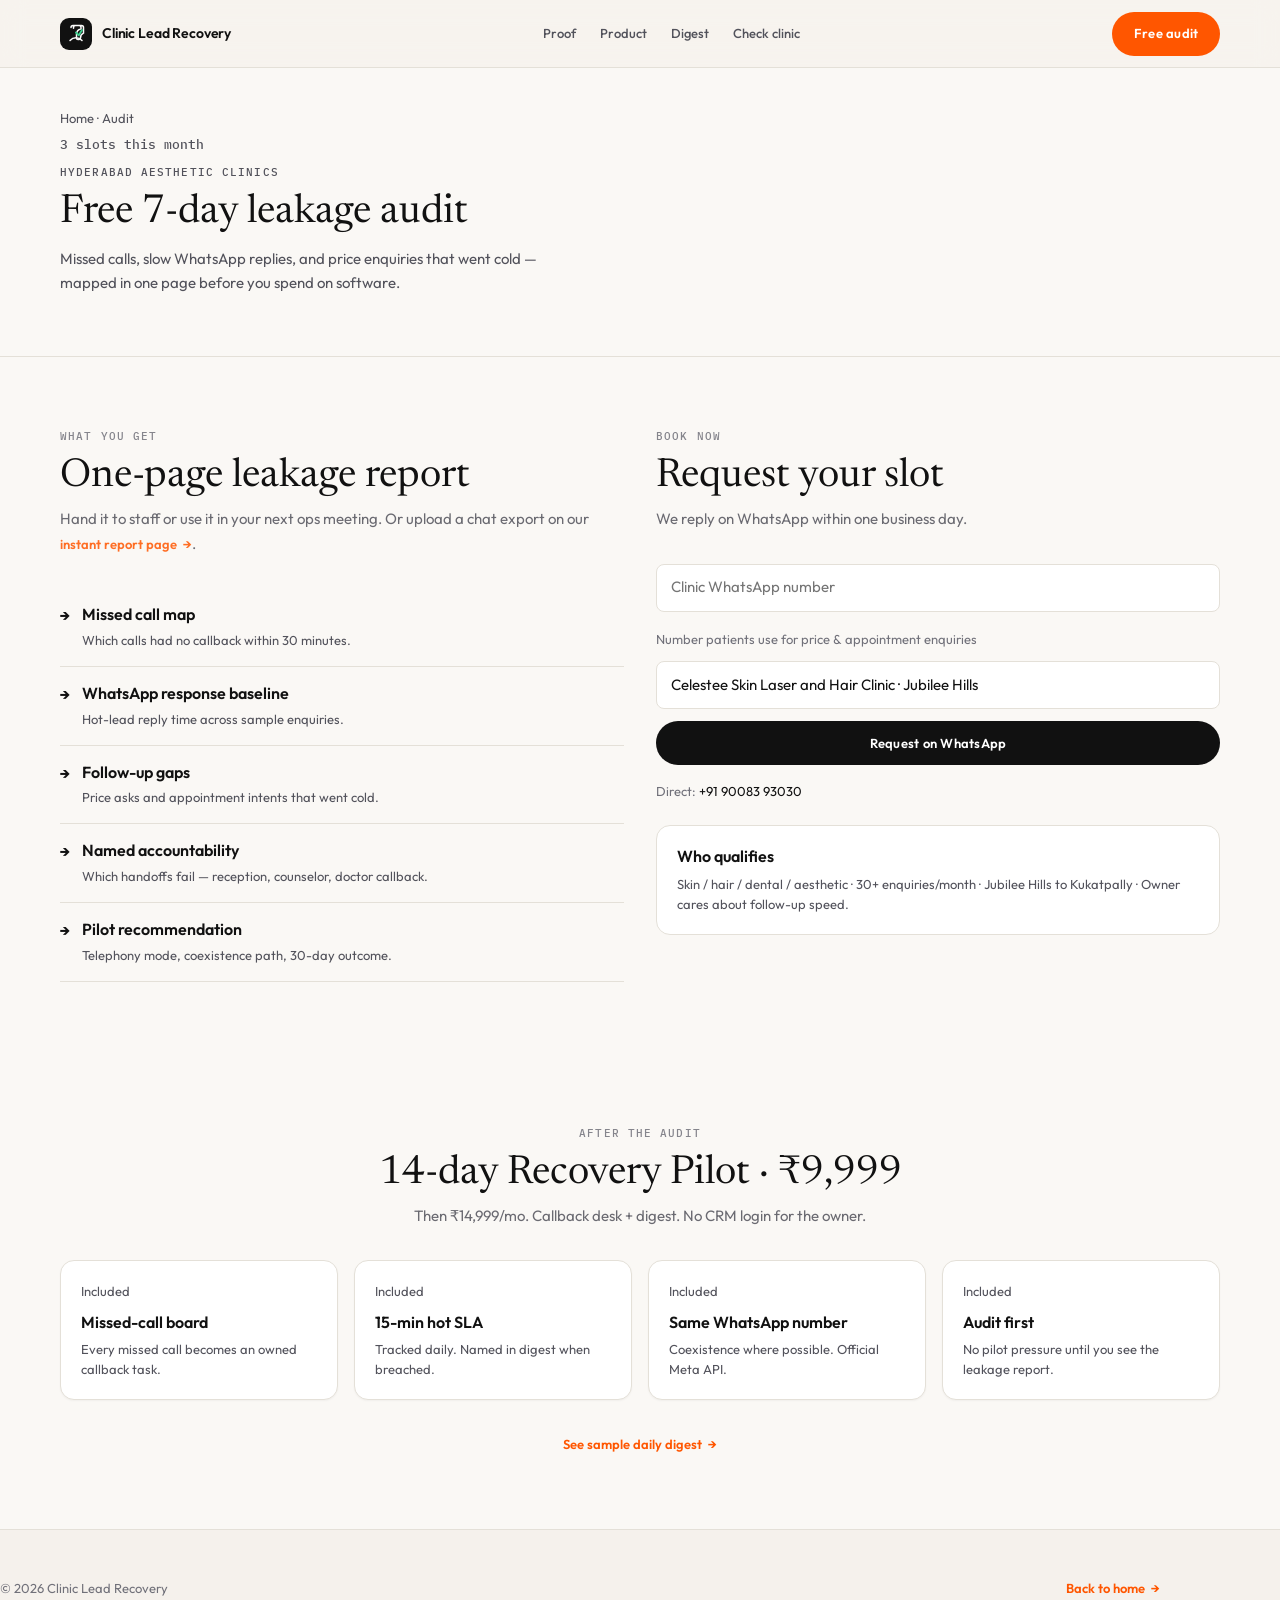
==== commit 7c492119: "Landing v5: cream editorial hero with Intercom × Linear × Supabase visual DNA. Replace dark Ferrari " ====
--- a/audit.html
+++ b/audit.html
@@ -22,7 +22,7 @@
   <script>document.documentElement.classList.add("js");</script>
 </head>
 
-<body class="has-sticky-cta">
+<body class="has-sticky-cta theme-light">
   <header class="site-header" id="site-header">
     <div class="container header-inner">
       <a href="index.html" class="brand"><img src="assets/brand/logo.svg" width="32" height="32" alt="" /><span>Clinic Lead Recovery</span></a>
@@ -35,7 +35,7 @@
         </ul>
       </nav>
       <div class="nav-actions">
-        <a href="audit.html" class="btn-primary" aria-current="page">Free audit</a>
+        <a href="audit.html" class="btn-accent" aria-current="page">Free audit</a>
         <button type="button" class="nav-toggle" id="nav-toggle" aria-label="Open menu" aria-expanded="false"><span></span><span></span><span></span></button>
       </div>
     </div>
--- a/tokens.css
+++ b/tokens.css
@@ -1,29 +1,40 @@
 :root {
-  --color-primary: #e04a3a;
-  --color-primary-hover: #c73d2f;
-  --color-primary-muted: rgba(224, 74, 58, 0.12);
+  /* Intercom cream canvas */
+  --color-canvas: #f5f1ec;
+  --color-canvas-paper: #faf8f5;
+  --color-canvas-light: #ffffff;
+  --color-canvas-dark: #111111;
+  --color-canvas-elevated: #ffffff;
+  --color-canvas-card: #ffffff;
 
-  --color-canvas: #09090b;
-  --color-canvas-elevated: #141416;
-  --color-canvas-card: #18181b;
-  --color-canvas-paper: #f4f0ea;
-  --color-canvas-light: #ffffff;
-
-  --color-border: #27272a;
-  --color-border-soft: #3f3f46;
-  --color-border-paper: #ddd8d0;
-
-  --color-ink: #fafafa;
-  --color-body: #a1a1aa;
-  --color-body-strong: #e4e4e7;
+  /* Linear zinc ink */
+  --color-ink: #111111;
+  --color-body: #52525b;
+  --color-body-strong: #27272a;
   --color-muted: #71717a;
   --color-on-primary: #ffffff;
 
-  --color-ink-paper: #18181b;
+  --color-ink-paper: #111111;
   --color-body-paper: #52525b;
   --color-muted-paper: #71717a;
 
-  --color-recovery: #2dd4a8;
+  /* Accent: Intercom orange — one CTA moment only (not Ferrari red) */
+  --color-accent: #ff5600;
+  --color-accent-hover: #e04d00;
+  --color-accent-muted: rgba(255, 86, 0, 0.1);
+
+  /* Primary actions = Linear black pill */
+  --color-primary: #111111;
+  --color-primary-hover: #27272a;
+  --color-primary-muted: rgba(17, 17, 17, 0.06);
+
+  --color-border: #e4e0d8;
+  --color-border-soft: #d3cec6;
+  --color-border-paper: #e4e0d8;
+  --color-border-dark: #2a2a2e;
+
+  /* Supabase recovery green — inside product UI only */
+  --color-recovery: #3ecf8e;
   --color-warning: #f5a623;
   --color-danger: #ef4444;
 
@@ -31,8 +42,8 @@
   --font-sans: "Outfit", system-ui, sans-serif;
   --font-mono: "IBM Plex Mono", ui-monospace, monospace;
 
-  --text-display-xl: 400 clamp(2.35rem, 4.8vw, 3.75rem) / 1.06 var(--font-display);
-  --text-display-lg: 400 clamp(1.65rem, 3vw, 2.35rem) / 1.12 var(--font-display);
+  --text-display-xl: 400 clamp(2.5rem, 5.2vw, 4rem) / 1.04 var(--font-display);
+  --text-display-lg: 400 clamp(1.75rem, 3.2vw, 2.5rem) / 1.1 var(--font-display);
   --text-display-md: 400 clamp(1.25rem, 2vw, 1.65rem) / 1.18 var(--font-display);
   --text-title: 600 1rem / 1.35 var(--font-sans);
   --text-body: 400 0.9375rem / 1.65 var(--font-sans);
@@ -41,12 +52,14 @@
   --text-stat: 700 clamp(1.75rem, 3.5vw, 2.75rem) / 1 var(--font-sans);
 
   --tracking-caps: 0.1em;
-  --container-max: 1140px;
+  --container-max: 1160px;
   --nav-height: 68px;
   --radius-sm: 8px;
-  --radius-md: 12px;
-  --radius-lg: 16px;
-  --shadow-card: 0 24px 80px rgba(0, 0, 0, 0.42);
-  --shadow-paper: 0 2px 12px rgba(24, 24, 27, 0.06);
-  --shadow-float: 0 32px 100px rgba(0, 0, 0, 0.55);
+  --radius-md: 14px;
+  --radius-lg: 20px;
+  --radius-pill: 999px;
+  --shadow-card: 0 2px 4px rgba(17, 17, 17, 0.04), 0 12px 40px rgba(17, 17, 17, 0.08);
+  --shadow-paper: 0 1px 2px rgba(17, 17, 17, 0.04);
+  --shadow-float: 0 24px 80px rgba(17, 17, 17, 0.14), 0 8px 24px rgba(17, 17, 17, 0.06);
+  --shadow-product: 0 32px 100px rgba(0, 0, 0, 0.35);
 }
--- a/styles.css
+++ b/styles.css
@@ -55,8 +55,14 @@
 }
 
 .site-header.is-scrolled {
-  background: rgba(9, 9, 11, 0.9);
+  background: rgba(245, 241, 236, 0.92);
   backdrop-filter: blur(16px);
+  border-bottom-color: var(--color-border);
+}
+
+.theme-light .site-header {
+  background: rgba(245, 241, 236, 0.72);
+  backdrop-filter: blur(12px);
   border-bottom-color: var(--color-border);
 }
 
@@ -167,7 +173,8 @@
 
 /* ——— Buttons ——— */
 .btn-primary,
-.btn-outline {
+.btn-outline,
+.btn-accent {
   display: inline-flex;
   align-items: center;
   justify-content: center;
@@ -175,7 +182,7 @@
   padding: 0 1.35rem;
   font: 600 0.8125rem/1 var(--font-sans);
   letter-spacing: 0.02em;
-  border-radius: var(--radius-sm);
+  border-radius: var(--radius-pill);
   cursor: pointer;
   border: none;
   transition: background 0.2s, color 0.2s, border-color 0.2s, transform 0.2s;
@@ -191,6 +198,16 @@
   transform: translateY(-1px);
 }
 
+.btn-accent {
+  background: var(--color-accent);
+  color: #fff;
+}
+
+.btn-accent:hover {
+  background: var(--color-accent-hover);
+  transform: translateY(-1px);
+}
+
 .btn-outline {
   background: transparent;
   color: var(--color-ink);
@@ -213,7 +230,7 @@
 
 .link-arrow {
   font: 600 0.8125rem/1 var(--font-sans);
-  color: var(--color-primary);
+  color: var(--color-accent);
   display: inline-flex;
   align-items: center;
   gap: 6px;
@@ -242,7 +259,7 @@
 }
 
 .input:focus {
-  outline: 2px solid var(--color-primary);
+  outline: 2px solid var(--color-accent);
   outline-offset: 2px;
 }
 
@@ -293,7 +310,7 @@
   font: var(--text-caption);
   letter-spacing: var(--tracking-caps);
   text-transform: uppercase;
-  color: var(--color-primary);
+  color: var(--color-muted);
   margin-bottom: 0.65rem;
 }
 
@@ -322,10 +339,14 @@
   flex-wrap: wrap;
   gap: 0.75rem;
   align-items: center;
+}
+
+.js .hero-ctas:not(.is-visible) {
   opacity: 0;
 }
 
-.hero-ctas.is-visible {
+.hero-ctas.is-visible,
+.no-js .hero-ctas {
   opacity: 1;
   transition: opacity 0.5s ease;
 }
@@ -404,7 +425,7 @@
 }
 
 .section--paper .section-head .eyebrow {
-  color: var(--color-primary);
+  color: var(--color-muted-paper);
 }
 
 .section--paper .section-head h2,
@@ -438,17 +459,17 @@
   padding: 4.5rem 0;
   text-align: center;
   border-top: 1px solid var(--color-border);
-  background: linear-gradient(180deg, var(--color-canvas) 0%, #0c0c0f 100%);
+  background: var(--color-canvas-paper);
 }
 
 .cta-band h2 {
   font: var(--text-display-md);
-  color: var(--color-ink);
+  color: var(--color-ink-paper);
   margin-bottom: 0.75rem;
 }
 
 .cta-band p {
-  color: var(--color-body);
+  color: var(--color-body-paper);
   max-width: 48ch;
   margin: 0 auto 1.5rem;
 }
@@ -464,7 +485,7 @@
   inset: auto 0 0;
   z-index: 90;
   padding: 0.75rem 1rem;
-  background: rgba(9, 9, 11, 0.95);
+  background: rgba(245, 241, 236, 0.96);
   border-top: 1px solid var(--color-border);
   backdrop-filter: blur(12px);
   transform: translateY(100%);
--- a/components.css
+++ b/components.css
@@ -1,23 +1,141 @@
 /* ——— Atmosphere ——— */
 
-.hero-mesh {
+.hero-mesh,
+.hero-grid {
+  display: none !important;
+}
+
+/* v5 editorial hero */
+.hero--editorial {
+  min-height: auto;
+  padding-top: calc(var(--nav-height) + 1.5rem);
+  padding-bottom: 3.5rem;
+  background: var(--color-canvas);
+  overflow: clip;
+}
+
+.hero-grain {
   position: absolute;
   inset: 0;
-  background:
-    radial-gradient(ellipse 55% 45% at 85% 15%, rgba(80, 227, 194, 0.07), transparent 50%),
-    radial-gradient(ellipse 45% 40% at 15% 85%, rgba(235, 54, 127, 0.05), transparent 50%),
-    linear-gradient(165deg, #09090b 0%, #0f0f12 55%, #09090b 100%);
-}
-
-.hero-grid {
+  opacity: 0.35;
+  pointer-events: none;
+  background-image: url("data:image/svg+xml,%3Csvg viewBox='0 0 256 256' xmlns='http://www.w3.org/2000/svg'%3E%3Cfilter id='n'%3E%3CfeTurbulence type='fractalNoise' baseFrequency='0.85' numOctaves='4' stitchTiles='stitch'/%3E%3C/filter%3E%3Crect width='100%25' height='100%25' filter='url(%23n)' opacity='0.04'/%3E%3C/svg%3E");
+}
+
+.hero-badge {
+  display: inline-flex;
+  align-items: center;
+  gap: 8px;
+  margin-bottom: 1.25rem;
+  padding: 6px 12px 6px 10px;
+  border-radius: var(--radius-pill);
+  border: 1px solid var(--color-border);
+  background: var(--color-canvas-light);
+  font: var(--text-caption);
+  letter-spacing: 0.06em;
+  text-transform: uppercase;
+  color: var(--color-muted);
+}
+
+.hero-badge-dot {
+  width: 7px;
+  height: 7px;
+  border-radius: 50%;
+  background: var(--color-accent);
+  box-shadow: 0 0 0 3px var(--color-accent-muted);
+}
+
+.hero--editorial h1 {
+  color: var(--color-ink);
+  max-width: 14ch;
+}
+
+.hero--editorial .hero-lead {
+  color: var(--color-body);
+  max-width: 42ch;
+  font-size: 1.0625rem;
+}
+
+.hero-showcase { position: relative; }
+.showcase-stack { position: relative; }
+.showcase-browser { box-shadow: var(--shadow-float); }
+
+.browser-frame--light {
+  border: 1px solid var(--color-border);
+  background: var(--color-canvas-light);
+  box-shadow: var(--shadow-float);
+}
+
+.browser-frame--light .browser-chrome {
+  background: #fafafa;
+  border-bottom: 1px solid var(--color-border);
+}
+
+.browser-frame--light .browser-url {
+  background: #fff;
+  border-color: var(--color-border);
+  color: var(--color-muted);
+}
+
+.browser-frame--light .browser-body { background: #0f0f11; }
+
+.phone-frame--float {
   position: absolute;
-  inset: 0;
-  background-image:
-    linear-gradient(rgba(255, 255, 255, 0.025) 1px, transparent 1px),
-    linear-gradient(90deg, rgba(255, 255, 255, 0.025) 1px, transparent 1px);
-  background-size: 56px 56px;
-  mask-image: radial-gradient(ellipse 75% 65% at 55% 35%, black, transparent);
-  pointer-events: none;
+  right: -12px;
+  bottom: -28px;
+  width: min(38%, 220px);
+  transform: rotate(4deg);
+  box-shadow: var(--shadow-product);
+  z-index: 2;
+}
+
+@media (max-width: 959px) {
+  .phone-frame--float {
+    position: relative;
+    right: auto;
+    bottom: auto;
+    transform: none;
+    width: min(72%, 260px);
+    margin: -2rem auto 0;
+  }
+}
+
+.showcase-caption {
+  margin-top: 1.25rem;
+  text-align: center;
+  font: var(--text-caption);
+  letter-spacing: 0.06em;
+  text-transform: uppercase;
+  color: var(--color-muted);
+}
+
+@media (min-width: 1024px) {
+  .hero-layout--product-first {
+    grid-template-columns: 0.88fr 1.12fr;
+    gap: 3rem;
+  }
+}
+
+.section--product-dark {
+  background: var(--color-canvas-dark);
+  color: #a1a1aa;
+}
+
+.section--product-dark .section-head h2,
+.section--product-dark .chapter-block h3 { color: #fafafa; }
+
+.section--product-dark .section-head p,
+.section--product-dark .chapter-block > p { color: #a1a1aa; }
+
+.section--product-dark .chapter-label { color: #71717a; }
+
+.section--product-dark .chapter-block + .chapter-block { border-top-color: #27272a; }
+
+.section--product-dark .chapter-nav a.is-active,
+.section--product-dark .chapter-nav a:hover {
+  color: #fafafa;
+  background: rgba(62, 207, 142, 0.08);
+  border-left-color: var(--color-recovery);
 }
 
 .funnel-line {
@@ -256,8 +374,8 @@
 }
 
 .tag.is-hot {
-  background: var(--color-primary-muted);
-  color: #fca5a5;
+  background: var(--color-accent-muted);
+  color: var(--color-accent);
 }
 
 .tag.is-due {
@@ -543,7 +661,7 @@
   height: 100%;
   width: 0;
   border-radius: inherit;
-  background: linear-gradient(90deg, var(--color-primary), #ff6b5e);
+  background: linear-gradient(90deg, var(--color-recovery), #6ee7b7);
   transition: width 1.2s ease 0.3s;
 }
 
@@ -613,8 +731,8 @@
   border-radius: var(--radius-sm);
   display: grid;
   place-items: center;
-  background: rgba(224, 74, 58, 0.08);
-  color: var(--color-primary);
+  background: var(--color-primary-muted);
+  color: var(--color-ink);
   margin-bottom: 0.85rem;
 }
 
@@ -633,7 +751,7 @@
 .deliverable-card a {
   font: 600 0.75rem/1 var(--font-mono);
   letter-spacing: 0.04em;
-  color: var(--color-primary);
+  color: var(--color-accent);
 }
 
 /* ——— Product chapters ——— */
@@ -729,8 +847,9 @@
   padding: 1.25rem;
   border-radius: var(--radius-md);
   border: 1px solid var(--color-border);
-  background: rgba(20, 20, 22, 0.65);
+  background: var(--color-canvas-light);
   text-align: center;
+  box-shadow: var(--shadow-paper);
 }
 
 .stat-cell .value {
@@ -740,7 +859,7 @@
 }
 
 .stat-cell .value.accent {
-  color: var(--color-primary);
+  color: var(--color-accent);
 }
 
 .stat-cell .label {
@@ -800,7 +919,7 @@
   font: var(--text-caption);
   letter-spacing: var(--tracking-caps);
   text-transform: uppercase;
-  color: var(--color-primary);
+  color: var(--color-accent);
   margin-bottom: 0.75rem;
 }
 
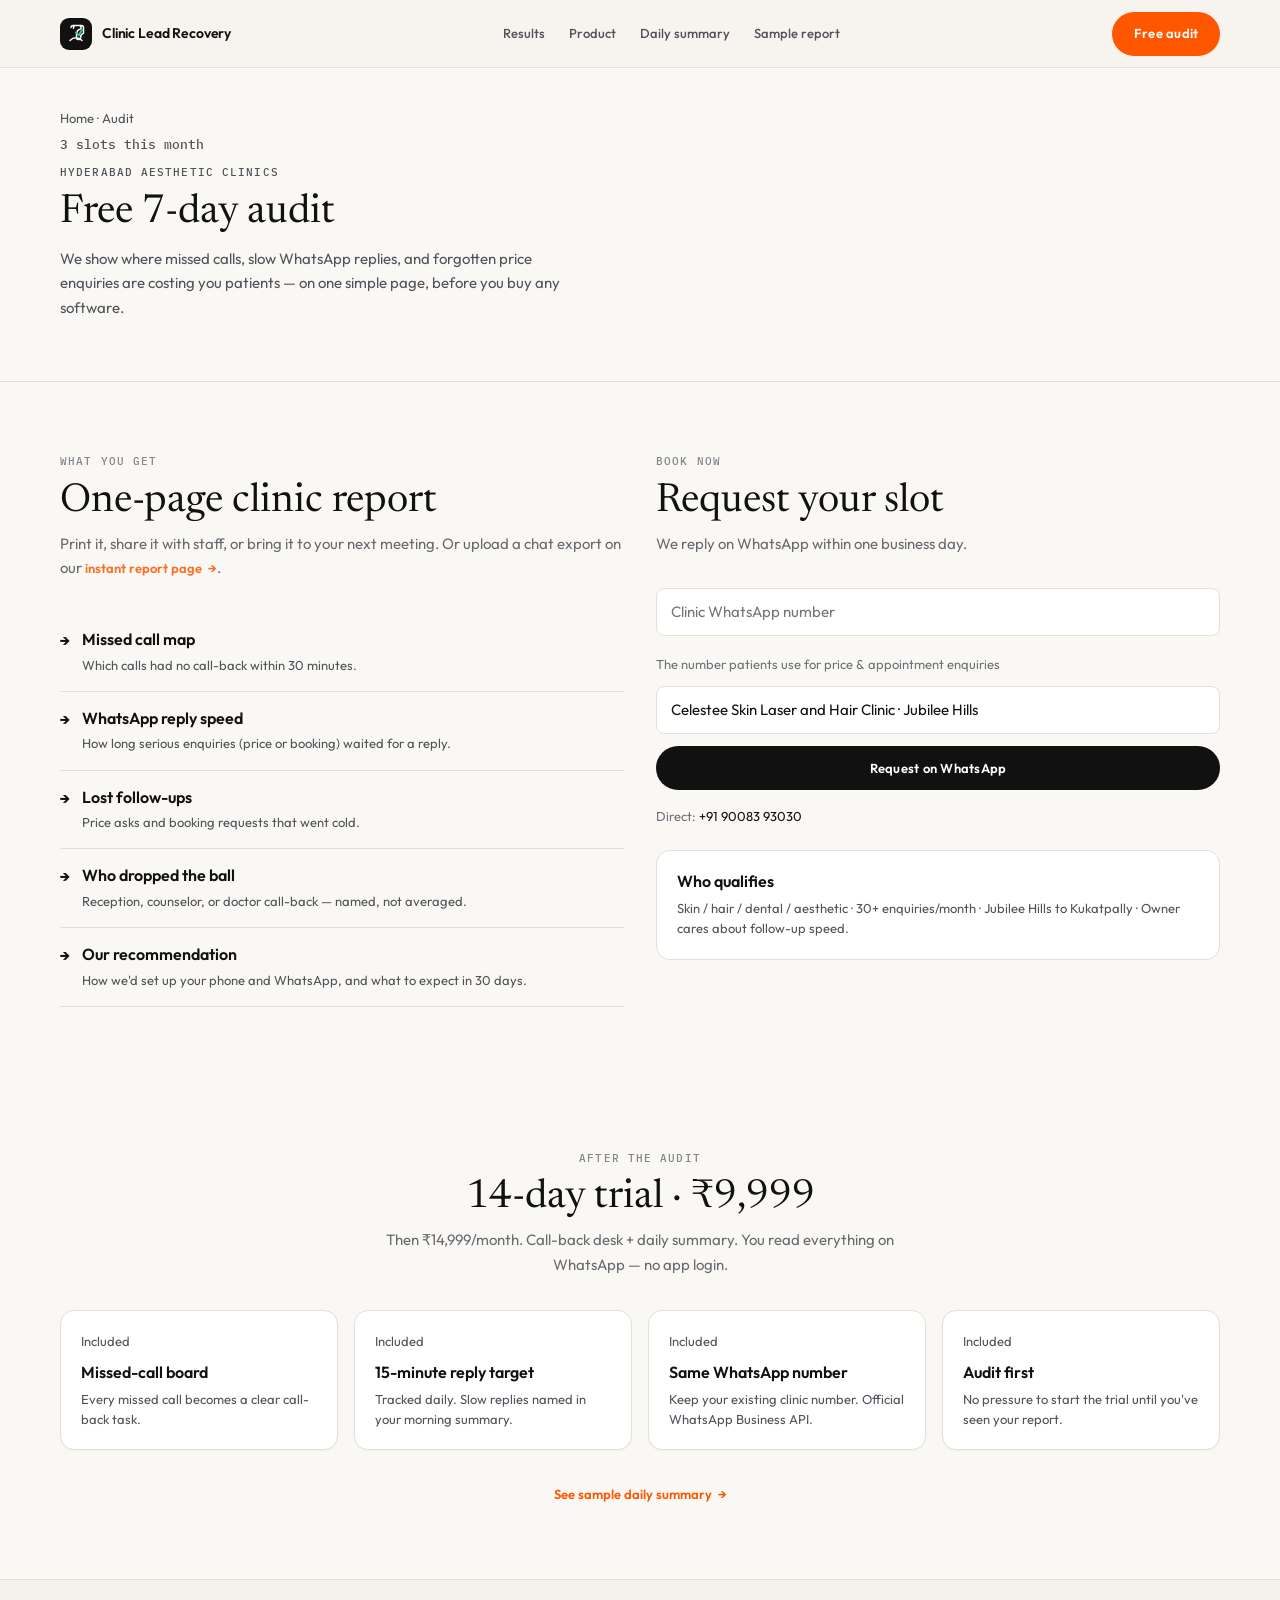
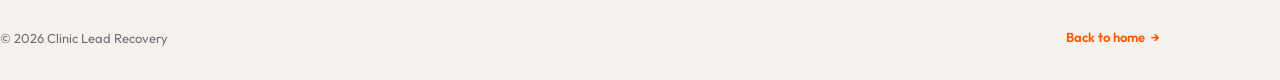
==== commit 87eebaf7: "Rewrite site copy in plain language and expand the pricing package. Owners and staff should understa" ====
--- a/audit.html
+++ b/audit.html
@@ -5,7 +5,7 @@
   <meta charset="UTF-8" />
   <meta name="viewport" content="width=device-width, initial-scale=1.0" />
   <meta name="description"
-    content="Free 7-day leakage audit for Hyderabad aesthetic clinics — missed calls, WhatsApp delays, and follow-up gaps." />
+    content="Free 7-day audit for Hyderabad aesthetic clinics — we show where missed calls and slow WhatsApp replies cost you patients." />
   <meta property="og:title" content="Free 7-Day Audit · Clinic Lead Recovery" />
   <meta property="og:description" content="Three slots this month. Jubilee Hills to Kukatpally." />
   <meta property="og:url" content="https://prasanthkuna.github.io/missed-enquiry-control/audit.html" />
@@ -22,16 +22,16 @@
   <script>document.documentElement.classList.add("js");</script>
 </head>
 
-<body class="has-sticky-cta theme-light">
+<body class="has-sticky-cta theme-light" data-theme="marketing">
   <header class="site-header" id="site-header">
     <div class="container header-inner">
       <a href="index.html" class="brand"><img src="assets/brand/logo.svg" width="32" height="32" alt="" /><span>Clinic Lead Recovery</span></a>
       <nav aria-label="Primary">
         <ul class="nav-links">
-          <li><a href="index.html#proof">Proof</a></li>
+          <li><a href="index.html#proof">Results</a></li>
           <li><a href="index.html#product">Product</a></li>
-          <li><a href="digest.html">Digest</a></li>
-          <li><a href="report.html">Check clinic</a></li>
+          <li><a href="digest.html">Daily summary</a></li>
+          <li><a href="report.html">Sample report</a></li>
         </ul>
       </nav>
       <div class="nav-actions">
@@ -43,8 +43,8 @@
 
   <div class="mobile-menu" id="mobile-menu" hidden>
     <a href="index.html">Home</a>
-    <a href="digest.html">Digest</a>
-    <a href="report.html">Check clinic</a>
+    <a href="digest.html">Daily summary</a>
+    <a href="report.html">Sample report</a>
     <a href="audit.html">Free audit</a>
   </div>
 
@@ -56,8 +56,8 @@
         <p class="breadcrumb"><a href="index.html">Home</a> · Audit</p>
         <p class="hero-urgency">3 slots this month</p>
         <p class="eyebrow">Hyderabad aesthetic clinics</p>
-        <h1 id="page-title">Free 7-day leakage audit</h1>
-        <p class="hero-lead">Missed calls, slow WhatsApp replies, and price enquiries that went cold — mapped in one page before you spend on software.</p>
+        <h1 id="page-title">Free 7-day audit</h1>
+        <p class="hero-lead">We show where missed calls, slow WhatsApp replies, and forgotten price enquiries are costing you patients — on one simple page, before you buy any software.</p>
       </div>
     </section>
 
@@ -66,15 +66,15 @@
         <div data-reveal>
           <div class="section-head">
             <p class="eyebrow">What you get</p>
-            <h2>One-page leakage report</h2>
-            <p>Hand it to staff or use it in your next ops meeting. Or upload a chat export on our <a href="report.html" class="link-arrow">instant report page</a>.</p>
+            <h2>One-page clinic report</h2>
+            <p>Print it, share it with staff, or bring it to your next meeting. Or upload a chat export on our <a href="report.html" class="link-arrow">instant report page</a>.</p>
           </div>
           <ul class="audit-checklist">
-            <li><div><h3>Missed call map</h3><p>Which calls had no callback within 30 minutes.</p></div></li>
-            <li><div><h3>WhatsApp response baseline</h3><p>Hot-lead reply time across sample enquiries.</p></div></li>
-            <li><div><h3>Follow-up gaps</h3><p>Price asks and appointment intents that went cold.</p></div></li>
-            <li><div><h3>Named accountability</h3><p>Which handoffs fail — reception, counselor, doctor callback.</p></div></li>
-            <li><div><h3>Pilot recommendation</h3><p>Telephony mode, coexistence path, 30-day outcome.</p></div></li>
+            <li><div><h3>Missed call map</h3><p>Which calls had no call-back within 30 minutes.</p></div></li>
+            <li><div><h3>WhatsApp reply speed</h3><p>How long serious enquiries (price or booking) waited for a reply.</p></div></li>
+            <li><div><h3>Lost follow-ups</h3><p>Price asks and booking requests that went cold.</p></div></li>
+            <li><div><h3>Who dropped the ball</h3><p>Reception, counselor, or doctor call-back — named, not averaged.</p></div></li>
+            <li><div><h3>Our recommendation</h3><p>How we'd set up your phone and WhatsApp, and what to expect in 30 days.</p></div></li>
           </ul>
         </div>
         <div data-reveal data-reveal-delay="1">
@@ -86,13 +86,13 @@
           <form class="form-stack" id="audit-form" data-audit-form>
             <label for="phone" class="visually-hidden">Clinic WhatsApp</label>
             <input type="tel" id="phone" name="phone" class="input input--light" placeholder="Clinic WhatsApp number" required />
-            <p class="form-hint">Number patients use for price &amp; appointment enquiries</p>
+            <p class="form-hint">The number patients use for price &amp; appointment enquiries</p>
             <label for="clinic" class="visually-hidden">Clinic name</label>
             <input type="text" id="clinic" name="clinic" class="input input--light" placeholder="Clinic name · area" data-clinic-prefill required />
             <button type="submit" class="btn-primary btn-primary--light">Request on WhatsApp</button>
           </form>
           <p style="margin-top:1rem;font:var(--text-body-sm);color:#71717a">
-            Direct: <a href="https://wa.me/919008393030?text=Hi%20%E2%80%94%20I%27d%20like%20the%20free%207-day%20leakage%20audit." style="color:var(--color-primary)">+91 90083 93030</a>
+            Direct: <a href="https://wa.me/919008393030?text=Hi%20%E2%80%94%20I%27d%20like%20the%20free%207-day%20audit." style="color:var(--color-primary)">+91 90083 93030</a>
           </p>
           <div class="feature-card-light" style="margin-top:1.5rem">
             <h3>Who qualifies</h3>
@@ -106,16 +106,16 @@
       <div class="container">
         <div class="section-head centered" data-reveal>
           <p class="eyebrow">After the audit</p>
-          <h2>14-day Recovery Pilot · ₹9,999</h2>
-          <p>Then ₹14,999/mo. Callback desk + digest. No CRM login for the owner.</p>
+          <h2>14-day trial · ₹9,999</h2>
+          <p>Then ₹14,999/month. Call-back desk + daily summary. You read everything on WhatsApp — no app login.</p>
         </div>
         <div class="steps-row" data-reveal data-reveal-delay="1">
-          <article class="step-card"><p class="step-num">Included</p><h3>Missed-call board</h3><p>Every missed call becomes an owned callback task.</p></article>
-          <article class="step-card"><p class="step-num">Included</p><h3>15-min hot SLA</h3><p>Tracked daily. Named in digest when breached.</p></article>
-          <article class="step-card"><p class="step-num">Included</p><h3>Same WhatsApp number</h3><p>Coexistence where possible. Official Meta API.</p></article>
-          <article class="step-card"><p class="step-num">Included</p><h3>Audit first</h3><p>No pilot pressure until you see the leakage report.</p></article>
+          <article class="step-card"><p class="step-num">Included</p><h3>Missed-call board</h3><p>Every missed call becomes a clear call-back task.</p></article>
+          <article class="step-card"><p class="step-num">Included</p><h3>15-minute reply target</h3><p>Tracked daily. Slow replies named in your morning summary.</p></article>
+          <article class="step-card"><p class="step-num">Included</p><h3>Same WhatsApp number</h3><p>Keep your existing clinic number. Official WhatsApp Business API.</p></article>
+          <article class="step-card"><p class="step-num">Included</p><h3>Audit first</h3><p>No pressure to start the trial until you've seen your report.</p></article>
         </div>
-        <p style="margin-top:2rem;text-align:center" data-reveal><a href="digest.html" class="link-arrow">See sample daily digest</a></p>
+        <p style="margin-top:2rem;text-align:center" data-reveal><a href="digest.html" class="link-arrow">See sample daily summary</a></p>
       </div>
     </section>
   </main>
--- a/tokens.css
+++ b/tokens.css
@@ -1,42 +1,40 @@
+@import url("design-system/index.css");
+
 :root {
-  /* Intercom cream canvas */
-  --color-canvas: #f5f1ec;
-  --color-canvas-paper: #faf8f5;
-  --color-canvas-light: #ffffff;
-  --color-canvas-dark: #111111;
-  --color-canvas-elevated: #ffffff;
-  --color-canvas-card: #ffffff;
+  /* Legacy aliases → semantic marketing tokens */
+  --color-canvas: var(--surface-background);
+  --color-canvas-paper: var(--surface-background-raised);
+  --color-canvas-light: var(--surface-background-card);
+  --color-canvas-dark: var(--clr-ink-900);
+  --color-canvas-elevated: var(--surface-background-card);
+  --color-canvas-card: var(--surface-background-card);
 
-  /* Linear zinc ink */
-  --color-ink: #111111;
-  --color-body: #52525b;
-  --color-body-strong: #27272a;
-  --color-muted: #71717a;
-  --color-on-primary: #ffffff;
+  --color-ink: var(--surface-text);
+  --color-body: var(--surface-text-subtle);
+  --color-body-strong: var(--clr-ink-700);
+  --color-muted: var(--surface-text-muted);
+  --color-on-primary: var(--action-text-on-primary);
 
-  --color-ink-paper: #111111;
-  --color-body-paper: #52525b;
-  --color-muted-paper: #71717a;
+  --color-ink-paper: var(--surface-text);
+  --color-body-paper: var(--surface-text-subtle);
+  --color-muted-paper: var(--surface-text-muted);
 
-  /* Accent: Intercom orange — one CTA moment only (not Ferrari red) */
-  --color-accent: #ff5600;
-  --color-accent-hover: #e04d00;
-  --color-accent-muted: rgba(255, 86, 0, 0.1);
+  --color-accent: var(--action-background-accent);
+  --color-accent-hover: var(--action-background-accent-hover);
+  --color-accent-muted: rgba(255, 86, 0, 0.12);
 
-  /* Primary actions = Linear black pill */
-  --color-primary: #111111;
-  --color-primary-hover: #27272a;
+  --color-primary: var(--action-background-primary);
+  --color-primary-hover: var(--action-background-primary-hover);
   --color-primary-muted: rgba(17, 17, 17, 0.06);
 
-  --color-border: #e4e0d8;
-  --color-border-soft: #d3cec6;
-  --color-border-paper: #e4e0d8;
+  --color-border: var(--surface-border);
+  --color-border-soft: var(--surface-border-soft);
+  --color-border-paper: var(--surface-border);
   --color-border-dark: #2a2a2e;
 
-  /* Supabase recovery green — inside product UI only */
-  --color-recovery: #3ecf8e;
-  --color-warning: #f5a623;
-  --color-danger: #ef4444;
+  --color-recovery: var(--clr-recovery-500);
+  --color-warning: var(--clr-warning-500);
+  --color-danger: var(--clr-danger-500);
 
   --font-display: "Newsreader", Georgia, "Times New Roman", serif;
   --font-sans: "Outfit", system-ui, sans-serif;
@@ -58,8 +56,9 @@
   --radius-md: 14px;
   --radius-lg: 20px;
   --radius-pill: 999px;
-  --shadow-card: 0 2px 4px rgba(17, 17, 17, 0.04), 0 12px 40px rgba(17, 17, 17, 0.08);
-  --shadow-paper: 0 1px 2px rgba(17, 17, 17, 0.04);
-  --shadow-float: 0 24px 80px rgba(17, 17, 17, 0.14), 0 8px 24px rgba(17, 17, 17, 0.06);
-  --shadow-product: 0 32px 100px rgba(0, 0, 0, 0.35);
+
+  --shadow-card: var(--elevation-2);
+  --shadow-paper: var(--elevation-1);
+  --shadow-float: var(--elevation-3);
+  --shadow-product: var(--elevation-4);
 }
--- a/components.css
+++ b/components.css
@@ -74,10 +74,10 @@
 .browser-frame--light .browser-url {
   background: #fff;
   border-color: var(--color-border);
-  color: var(--color-muted);
-}
-
-.browser-frame--light .browser-body { background: #0f0f11; }
+  color: var(--color-muted-paper);
+}
+
+.browser-frame--light .browser-body { background: var(--mock-bg); }
 
 .phone-frame--float {
   position: absolute;
@@ -235,7 +235,7 @@
   align-items: center;
   gap: 10px;
   padding: 10px 14px;
-  border-bottom: 1px solid var(--color-border);
+  border-bottom: 1px solid var(--mock-border);
   background: #0c0c0e;
 }
 
@@ -260,21 +260,77 @@
   flex: 1;
   text-align: center;
   font: 400 0.6875rem/1 var(--font-mono);
-  color: var(--color-muted);
+  color: var(--mock-muted);
   padding: 6px 12px;
   border-radius: 6px;
   background: rgba(255, 255, 255, 0.04);
-  border: 1px solid var(--color-border);
+  border: 1px solid var(--mock-border);
 }
 
 .browser-body {
   padding: 0;
   min-height: 320px;
-  background: #0f0f11;
+  background: var(--mock-bg);
+  color: var(--mock-body);
 }
 
 .browser-body--board {
   min-height: 360px;
+}
+
+.browser-body .board-col-head {
+  color: var(--mock-ink);
+  font-weight: 600;
+  letter-spacing: 0.1em;
+}
+
+.browser-body .board-col-head .count {
+  background: rgba(255, 255, 255, 0.1);
+  color: var(--mock-ink);
+}
+
+/* All board cards: white tiles on dark canvas — alert = left stripe, not tinted bg */
+.browser-body .board-card {
+  background: var(--mock-card);
+  border: 1px solid #e4e4e7;
+  border-left-width: 3px;
+  border-left-color: #e4e4e7;
+  box-shadow: 0 1px 3px rgba(0, 0, 0, 0.2);
+}
+
+.browser-body .board-card-top strong {
+  color: var(--mock-card-text);
+}
+
+.browser-body .board-card p {
+  color: var(--mock-card-body);
+}
+
+.browser-body .board-card .board-assignee {
+  color: var(--mock-card-muted);
+}
+
+.browser-body .board-card.is-overdue {
+  border-left-color: var(--mock-alert-border);
+  background: var(--mock-alert-bg);
+}
+
+.browser-body .board-card.is-overdue .board-card-top strong {
+  color: var(--clr-danger-700);
+}
+
+.browser-body .board-card.is-due {
+  border-left-color: var(--mock-warn-border);
+  background: var(--mock-warn-bg);
+}
+
+.browser-body .board-card.is-due .board-card-top strong {
+  color: var(--clr-warning-700);
+}
+
+.browser-body .board-assignee .avatar {
+  background: #ecfdf5;
+  color: var(--clr-recovery-600);
 }
 
 /* ——— Callback board ——— */
@@ -348,29 +404,85 @@
   width: 20px;
   height: 20px;
   border-radius: 50%;
-  background: rgba(224, 74, 58, 0.2);
-  color: #fca5a5;
+  background: rgba(62, 207, 142, 0.2);
+  color: #86efac;
   font: 600 0.625rem/20px var(--font-sans);
   text-align: center;
 }
 
 .board-card.is-due {
-  border-color: rgba(245, 166, 35, 0.45);
-  background: rgba(245, 166, 35, 0.06);
+  border-left: 3px solid var(--clr-warning-500);
 }
 
 .board-card.is-overdue {
-  border-color: rgba(239, 68, 68, 0.5);
-  background: rgba(239, 68, 68, 0.08);
+  border-left: 3px solid var(--clr-danger-500);
 }
 
 .tag {
-  font: var(--text-caption);
+  font: 600 0.625rem/1 var(--font-mono);
   letter-spacing: 0.06em;
   text-transform: uppercase;
-  padding: 3px 7px;
+  padding: 3px 8px;
   border-radius: 4px;
   white-space: nowrap;
+}
+
+/* Tags on white board cards */
+.browser-body .tag.is-hot {
+  background: #fff7ed;
+  color: #c2410c;
+}
+
+.browser-body .tag.is-due,
+.browser-body .tag.is-warn {
+  background: #fef3c7;
+  color: #92400e;
+}
+
+.browser-body .tag.is-done {
+  background: #ecfdf5;
+  color: #047857;
+}
+
+/* Tags on dark inbox sidebar */
+.inbox-sidebar .tag.is-hot {
+  background: rgba(255, 86, 0, 0.2);
+  color: #fdba74;
+}
+
+.inbox-sidebar .tag.is-due,
+.inbox-sidebar .tag.is-warn {
+  background: rgba(245, 158, 11, 0.22);
+  color: #fcd34d;
+}
+
+.inbox-sidebar .tag.is-neutral,
+.inbox-sidebar .tag:not([class*="is-"]) {
+  background: rgba(255, 255, 255, 0.12);
+  color: #e4e4e7;
+}
+
+.inbox-thread-item.is-active .tag.is-hot {
+  background: #fff7ed;
+  color: #c2410c;
+}
+
+.inbox-thread-item.is-active .tag.is-due,
+.inbox-thread-item.is-active .tag.is-warn {
+  background: #fef3c7;
+  color: #92400e;
+}
+
+.inbox-thread-item.is-active .tag.is-neutral,
+.inbox-thread-item.is-active .tag:not([class*="is-"]) {
+  background: #f4f4f5;
+  color: #52525b;
+}
+
+.inbox-pane-head .tag.is-due,
+.inbox-pane-head .tag.is-warn {
+  background: #fef3c7;
+  color: #92400e;
 }
 
 .tag.is-hot {
@@ -379,18 +491,18 @@
 }
 
 .tag.is-due {
-  background: rgba(245, 166, 35, 0.15);
-  color: #fcd34d;
+  background: #fef3c7;
+  color: #92400e;
 }
 
 .tag.is-done {
-  background: rgba(45, 212, 168, 0.12);
-  color: var(--color-recovery);
+  background: #ecfdf5;
+  color: #047857;
 }
 
 .tag.is-warn {
-  background: rgba(245, 166, 35, 0.12);
-  color: #fbbf24;
+  background: #fef3c7;
+  color: #92400e;
 }
 
 /* ——— Inbox mock ——— */
@@ -402,17 +514,17 @@
 }
 
 .inbox-sidebar {
-  border-right: 1px solid var(--color-border);
+  border-right: 1px solid var(--mock-border);
   background: #0c0c0e;
 }
 
 .inbox-sidebar-head {
   padding: 12px 14px;
-  border-bottom: 1px solid var(--color-border);
+  border-bottom: 1px solid var(--mock-border);
   font: 600 0.6875rem/1 var(--font-mono);
   letter-spacing: 0.08em;
   text-transform: uppercase;
-  color: var(--color-muted);
+  color: var(--mock-ink);
 }
 
 .inbox-thread {
@@ -429,27 +541,35 @@
   cursor: default;
 }
 
-.inbox-thread-item.is-active {
-  background: var(--color-canvas-card);
-  border-color: var(--color-border);
-}
-
 .inbox-thread-item strong {
   display: block;
   font: 600 0.8125rem/1.3 var(--font-sans);
-  color: var(--color-ink);
+  color: var(--mock-ink);
   margin-bottom: 3px;
 }
 
 .inbox-thread-item span {
-  font: 400 0.6875rem/1.4 var(--font-sans);
-  color: var(--color-muted);
+  font: 400 0.75rem/1.45 var(--font-sans);
+  color: var(--mock-body);
   display: -webkit-box;
   -webkit-line-clamp: 2;
   -webkit-box-orient: vertical;
   overflow: hidden;
 }
 
+.inbox-thread-item.is-active {
+  background: var(--mock-card);
+  border-color: var(--mock-border);
+}
+
+.inbox-thread-item.is-active strong {
+  color: #111111;
+}
+
+.inbox-thread-item.is-active span {
+  color: #52525b;
+}
+
 .inbox-thread-meta {
   display: flex;
   justify-content: space-between;
@@ -460,12 +580,12 @@
 .inbox-pane {
   display: flex;
   flex-direction: column;
-  background: #0f0f11;
+  background: var(--mock-bg);
 }
 
 .inbox-pane-head {
   padding: 12px 16px;
-  border-bottom: 1px solid var(--color-border);
+  border-bottom: 1px solid var(--mock-border);
   display: flex;
   justify-content: space-between;
   align-items: center;
@@ -473,7 +593,7 @@
 
 .inbox-pane-head strong {
   font: 600 0.875rem/1 var(--font-sans);
-  color: var(--color-ink);
+  color: var(--mock-ink);
 }
 
 .inbox-messages {
@@ -482,6 +602,7 @@
   display: flex;
   flex-direction: column;
   gap: 10px;
+  background: #0b141a;
 }
 
 .msg-bubble {
@@ -494,23 +615,23 @@
 
 .msg-bubble.in {
   align-self: flex-start;
-  background: #27272a;
-  color: var(--color-body-strong);
+  background: var(--mock-wa-in);
+  color: var(--mock-wa-text);
   border-bottom-left-radius: 4px;
 }
 
 .msg-bubble.out {
   align-self: flex-end;
-  background: rgba(45, 212, 168, 0.1);
-  border: 1px solid rgba(45, 212, 168, 0.25);
-  color: var(--color-ink);
+  background: var(--mock-wa-out);
+  color: var(--mock-wa-text);
+  border: none;
   border-bottom-right-radius: 4px;
 }
 
 .msg-time {
   font: 400 0.625rem/1 var(--font-mono);
-  color: var(--color-muted);
-  margin-top: 4px;
+  color: var(--mock-wa-text-muted);
+  margin-top: 6px;
 }
 
 @media (max-width: 640px) {
@@ -545,10 +666,11 @@
 
 .phone-screen {
   border-radius: 20px;
-  background: #0f0f11;
-  border: 1px solid var(--color-border);
+  background: #0b141a;
+  border: 1px solid var(--mock-border);
   overflow: hidden;
   min-height: 380px;
+  color: var(--mock-wa-text);
 }
 
 .phone-status {
@@ -556,15 +678,15 @@
   justify-content: space-between;
   padding: 10px 14px 6px;
   font: 500 0.6875rem/1 var(--font-mono);
-  color: var(--color-muted);
+  color: var(--mock-wa-text-muted);
   letter-spacing: 0.04em;
 }
 
 .phone-app-header {
   padding: 8px 14px 12px;
-  border-bottom: 1px solid var(--color-border);
+  border-bottom: 1px solid var(--mock-border);
   font: var(--text-title);
-  color: var(--color-ink);
+  color: var(--mock-ink);
   display: flex;
   align-items: center;
   gap: 8px;
@@ -590,8 +712,8 @@
   align-items: center;
   padding: 10px 12px;
   border-radius: var(--radius-sm);
-  background: var(--color-canvas-elevated);
-  border: 1px solid var(--color-border);
+  background: #1f2c34;
+  border: 1px solid #2a3942;
   font: var(--text-body-sm);
   opacity: 0;
   transform: translateY(8px);
@@ -604,32 +726,40 @@
 }
 
 .metric-row strong {
-  color: var(--color-ink);
+  color: var(--mock-wa-text);
   font-weight: 600;
-}
-
-.metric-row.is-alert {
-  border-color: rgba(239, 68, 68, 0.4);
-  background: rgba(239, 68, 68, 0.08);
-}
-
-.metric-row.is-alert strong {
-  color: #fca5a5;
-}
-
-.metric-row.is-alert.is-pulse {
-  animation: sla-pulse 0.6s ease 2;
-}
-
-@keyframes sla-pulse {
-  0%, 100% { box-shadow: none; }
-  50% { box-shadow: 0 0 0 3px rgba(239, 68, 68, 0.25); }
 }
 
 .metric-row span:last-child {
   font-family: var(--font-mono);
   font-size: 0.75rem;
-  color: var(--color-body);
+  color: var(--mock-wa-text);
+}
+
+.metric-row.is-alert {
+  border-color: #ef4444;
+  background: #2a1515;
+  border-left: 3px solid #ef4444;
+}
+
+.metric-row.is-alert strong,
+.metric-row.is-alert span:last-child {
+  color: #fecaca;
+}
+
+.metric-row.is-alert.is-pulse {
+  animation: sla-pulse 0.6s ease 2;
+}
+
+@keyframes sla-pulse {
+  0%, 100% { box-shadow: none; }
+  50% { box-shadow: 0 0 0 3px rgba(248, 113, 113, 0.35); }
+}
+
+.metric-row span:last-child {
+  font-family: var(--font-mono);
+  font-size: 0.75rem;
+  color: var(--mock-body);
 }
 
 .progress-block {
@@ -646,14 +776,14 @@
   display: flex;
   justify-content: space-between;
   font: var(--text-body-sm);
-  color: var(--color-muted);
+  color: var(--mock-muted);
   margin-bottom: 6px;
 }
 
 .progress-bar {
   height: 6px;
   border-radius: 999px;
-  background: var(--color-border);
+  background: var(--mock-surface-raised);
   overflow: hidden;
 }
 
@@ -670,16 +800,66 @@
 }
 
 .digest-preview {
-  font: 400 0.72rem/1.55 var(--font-mono);
-  color: #d4d4d8;
+  font: 400 0.75rem/1.6 var(--font-mono);
+  color: var(--mock-wa-text);
   white-space: pre-wrap;
   padding: 14px;
   max-height: 420px;
   overflow: auto;
 }
 
-.digest-preview .line-muted { color: var(--color-muted); }
-.digest-preview .line-alert { color: #fca5a5; font-weight: 600; }
+.phone-screen .digest-preview {
+  color: var(--mock-wa-text);
+  background: #0b141a;
+}
+
+.phone-screen .digest-preview .line-muted {
+  color: var(--mock-wa-text-muted);
+}
+
+.phone-screen .digest-preview .line-body {
+  color: var(--mock-wa-text);
+}
+
+.phone-screen .digest-preview .line-strong {
+  color: var(--mock-ink);
+  font-weight: 600;
+}
+
+.phone-screen .digest-preview .line-alert {
+  color: #fca5a5;
+  font-weight: 600;
+}
+
+.report-digest-wrap .digest-preview,
+.report-results .digest-preview {
+  color: var(--color-body-strong);
+  background: var(--color-canvas-paper);
+  border: 1px solid var(--color-border-paper);
+  border-radius: var(--radius-sm);
+}
+
+.report-digest-wrap .digest-preview .line-muted,
+.report-results .digest-preview .line-muted {
+  color: var(--color-body-paper);
+}
+
+.report-digest-wrap .digest-preview .line-body,
+.report-results .digest-preview .line-body {
+  color: var(--color-body-strong);
+}
+
+.report-digest-wrap .digest-preview .line-strong,
+.report-results .digest-preview .line-strong {
+  color: var(--color-ink-paper);
+  font-weight: 600;
+}
+
+.report-digest-wrap .digest-preview .line-alert,
+.report-results .digest-preview .line-alert {
+  color: var(--clr-danger-700);
+  font-weight: 600;
+}
 
 /* ——— Deliverables (paper) ——— */
 
@@ -912,6 +1092,57 @@
   border: 1px solid var(--color-border-paper);
   background: var(--color-canvas-light);
   box-shadow: 0 24px 64px rgba(24, 24, 27, 0.1);
+}
+
+.pricing-card--wide {
+  max-width: 760px;
+}
+
+.pricing-header {
+  margin-bottom: 1.5rem;
+  padding-bottom: 1.25rem;
+  border-bottom: 1px solid var(--color-border-paper);
+}
+
+.pricing-path {
+  font: var(--text-body-sm);
+  color: var(--color-body-paper);
+  margin: 0.5rem 0 1rem;
+}
+
+.pricing-groups {
+  display: grid;
+  gap: 1.5rem;
+  margin-bottom: 1.25rem;
+}
+
+@media (min-width: 640px) {
+  .pricing-groups {
+    grid-template-columns: 1fr 1fr;
+  }
+}
+
+.pricing-group h4 {
+  font: 600 0.75rem/1.3 var(--font-mono);
+  letter-spacing: 0.08em;
+  text-transform: uppercase;
+  color: var(--color-muted-paper);
+  margin-bottom: 0.65rem;
+}
+
+.pricing-item-note {
+  display: block;
+  font-size: 0.8125rem;
+  color: var(--color-muted-paper);
+  margin-top: 2px;
+  font-weight: 400;
+}
+
+.pricing-footnote {
+  font: var(--text-body-sm);
+  color: var(--color-muted-paper);
+  margin-bottom: 1.25rem;
+  text-align: center;
 }
 
 .pricing-card .badge {
@@ -1059,6 +1290,19 @@
   color: var(--color-body-paper);
 }
 
+.section--product-dark .digest-steps strong {
+  color: var(--mock-ink);
+}
+
+.section--product-dark .digest-steps span {
+  color: var(--mock-muted);
+}
+
+.section--product-dark .digest-steps li::before {
+  background: rgba(62, 207, 142, 0.15);
+  color: var(--color-recovery);
+}
+
 .section--dark .digest-steps strong {
   color: var(--color-ink);
 }
@@ -1107,8 +1351,31 @@
 .report-results {
   padding: 1.5rem;
   border-radius: var(--radius-md);
-  border: 1px solid var(--color-border);
-  background: var(--color-canvas-card);
+  border: 1px solid var(--color-border-paper);
+  background: var(--color-canvas-light);
+  color: var(--color-body-paper);
+}
+
+.report-head {
+  margin-bottom: 1rem;
+}
+
+.report-source {
+  font: var(--text-body-sm);
+  color: var(--color-muted-paper);
+  margin-bottom: 0.35rem;
+}
+
+.report-verdict {
+  font: 600 1.0625rem/1.45 var(--font-sans);
+  color: var(--color-ink-paper);
+  margin-bottom: 1rem;
+}
+
+.report-mode {
+  font: var(--text-body-sm);
+  color: var(--color-warning);
+  margin-bottom: 0.5rem;
 }
 
 .report-metrics {
@@ -1127,18 +1394,24 @@
 .report-metric {
   padding: 1rem;
   border-radius: var(--radius-sm);
-  border: 1px solid var(--color-border);
-  background: var(--color-canvas-elevated);
+  border: 1px solid var(--color-border-paper);
+  background: var(--color-canvas-paper);
+}
+
+.report-metric-hint {
+  font: 400 0.6875rem/1.4 var(--font-mono);
+  color: var(--color-muted-paper);
+  margin-top: 0.2rem;
 }
 
 .report-metric-value {
   font: 700 1.5rem/1 var(--font-sans);
-  color: var(--color-ink);
+  color: var(--color-ink-paper);
 }
 
 .report-metric-label {
   font: var(--text-body-sm);
-  color: var(--color-body);
+  color: var(--color-body-paper);
   margin-top: 0.25rem;
 }
 
@@ -1152,18 +1425,19 @@
 .report-table th,
 .report-table td {
   padding: 10px 12px;
-  border-bottom: 1px solid var(--color-border);
+  border-bottom: 1px solid var(--color-border-paper);
   text-align: left;
+  color: var(--color-body-paper);
 }
 
 .report-table th {
-  color: var(--color-muted);
+  color: var(--color-muted-paper);
   font-weight: 600;
 }
 
 .report-subhead {
   font: var(--text-title);
-  color: var(--color-ink);
+  color: var(--color-ink-paper);
   margin: 1.5rem 0 0.75rem;
 }
 
@@ -1186,7 +1460,7 @@
 }
 
 .report-error {
-  color: #fca5a5;
+  color: #b91c1c;
   font: var(--text-body);
 }
 
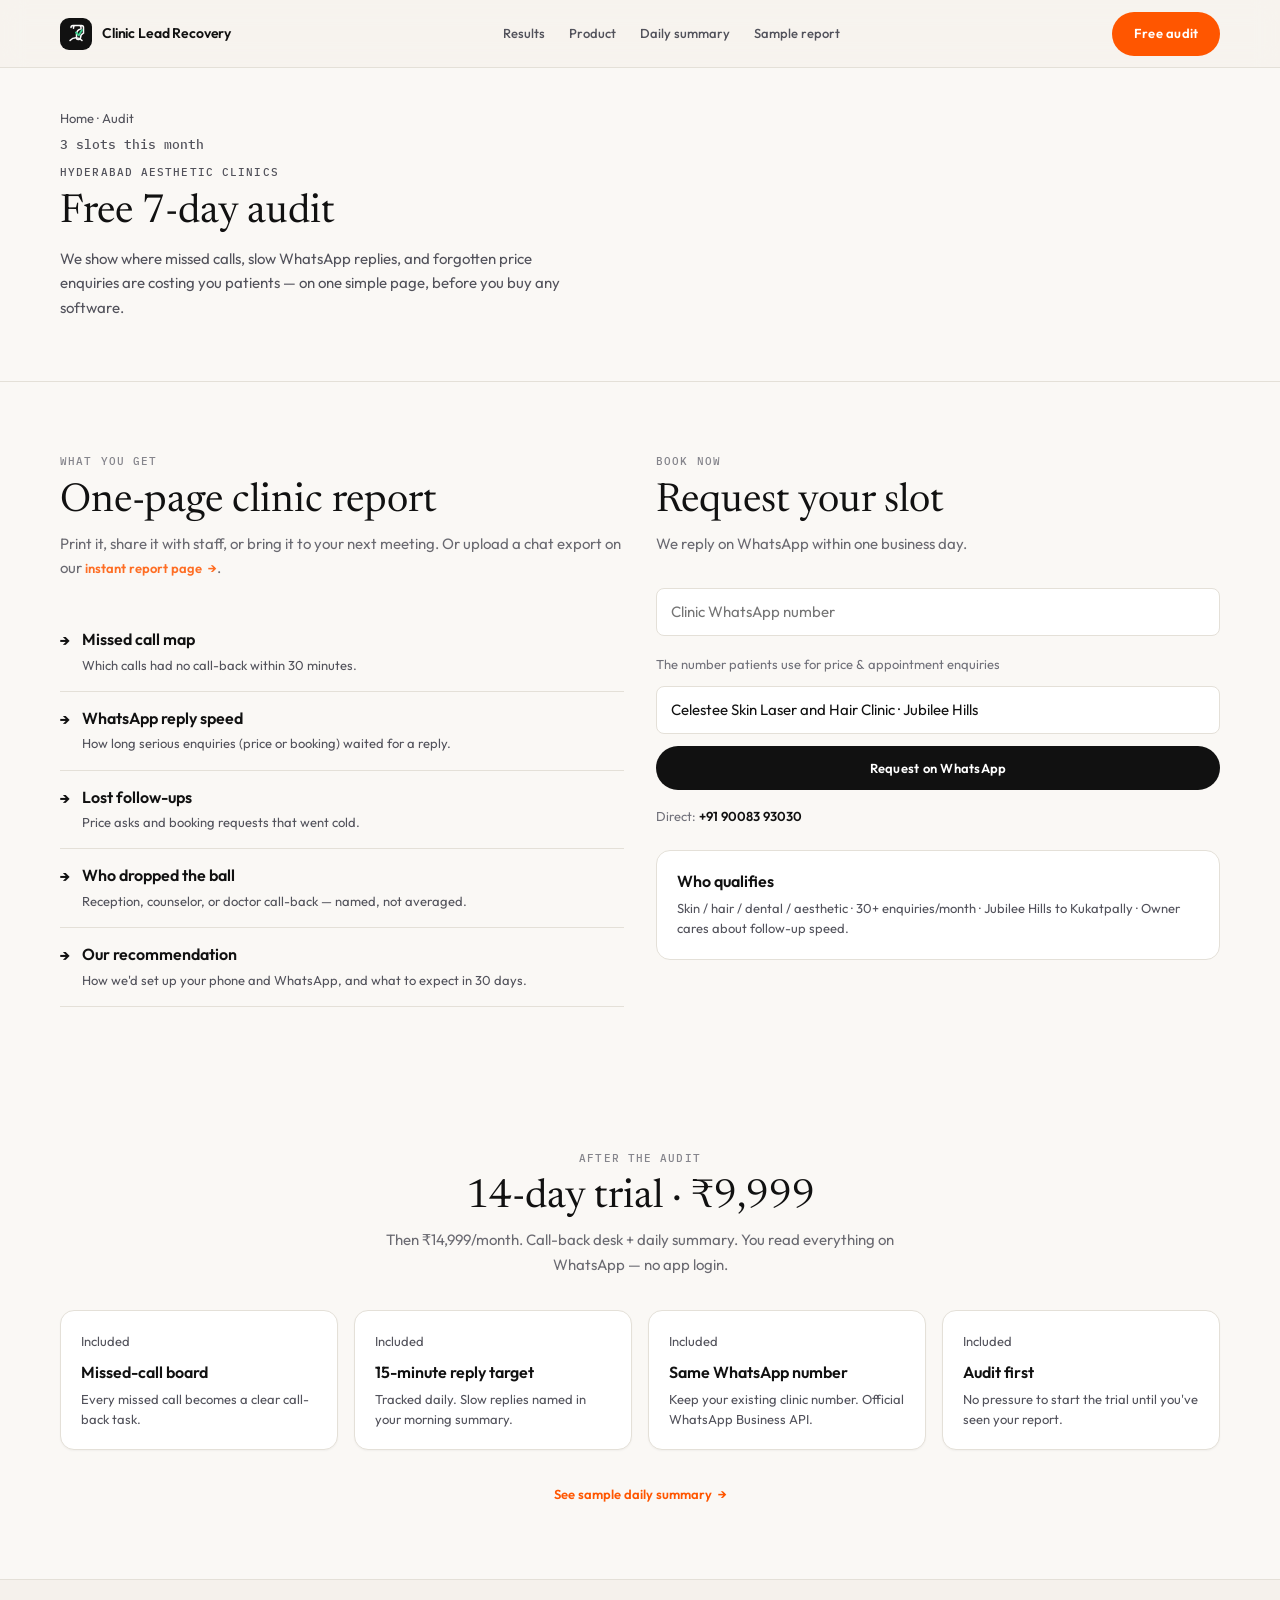
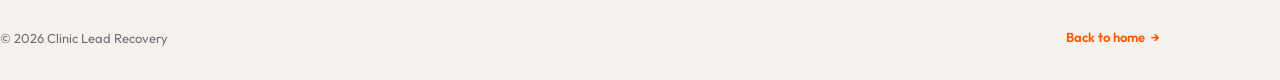
==== commit 26ff00f4: "Fix mobile responsiveness across all landing pages without breaking desktop. Contain product mocks, " ====
--- a/audit.html
+++ b/audit.html
@@ -91,10 +91,10 @@
             <input type="text" id="clinic" name="clinic" class="input input--light" placeholder="Clinic name · area" data-clinic-prefill required />
             <button type="submit" class="btn-primary btn-primary--light">Request on WhatsApp</button>
           </form>
-          <p style="margin-top:1rem;font:var(--text-body-sm);color:#71717a">
-            Direct: <a href="https://wa.me/919008393030?text=Hi%20%E2%80%94%20I%27d%20like%20the%20free%207-day%20audit." style="color:var(--color-primary)">+91 90083 93030</a>
+          <p class="form-note form-note--paper">
+            Direct: <a href="https://wa.me/919008393030?text=Hi%20%E2%80%94%20I%27d%20like%20the%20free%207-day%20audit.">+91 90083 93030</a>
           </p>
-          <div class="feature-card-light" style="margin-top:1.5rem">
+          <div class="feature-card-light feature-card-spaced">
             <h3>Who qualifies</h3>
             <p>Skin / hair / dental / aesthetic · 30+ enquiries/month · Jubilee Hills to Kukatpally · Owner cares about follow-up speed.</p>
           </div>
@@ -115,13 +115,13 @@
           <article class="step-card"><p class="step-num">Included</p><h3>Same WhatsApp number</h3><p>Keep your existing clinic number. Official WhatsApp Business API.</p></article>
           <article class="step-card"><p class="step-num">Included</p><h3>Audit first</h3><p>No pressure to start the trial until you've seen your report.</p></article>
         </div>
-        <p style="margin-top:2rem;text-align:center" data-reveal><a href="digest.html" class="link-arrow">See sample daily summary</a></p>
+        <p class="text-center-spaced" data-reveal><a href="digest.html" class="link-arrow">See sample daily summary</a></p>
       </div>
     </section>
   </main>
 
   <footer class="site-footer">
-    <div class="container footer-bottom" style="margin:0;border:none;padding:0">
+    <div class="container footer-bottom footer-bottom--compact">
       <span>© 2026 Clinic Lead Recovery</span>
       <a href="index.html" class="link-arrow">Back to home</a>
     </div>
--- a/styles.css
+++ b/styles.css
@@ -8,6 +8,7 @@
 
 html {
   scroll-behavior: smooth;
+  overflow-x: clip;
 }
 
 body {
@@ -15,6 +16,7 @@
   color: var(--color-body);
   background: var(--color-canvas);
   -webkit-font-smoothing: antialiased;
+  overflow-x: clip;
 }
 
 img,
@@ -31,6 +33,12 @@
 .container {
   width: min(100% - 2rem, var(--container-max));
   margin-inline: auto;
+}
+
+@media (max-width: 479px) {
+  .container {
+    width: min(100% - 1.25rem, var(--container-max));
+  }
 }
 
 .visually-hidden {
@@ -147,6 +155,9 @@
   padding: 1.5rem;
   background: var(--color-canvas);
   border-top: 1px solid var(--color-border);
+  overflow-y: auto;
+  max-height: calc(100dvh - var(--nav-height));
+  -webkit-overflow-scrolling: touch;
 }
 
 .mobile-menu.is-open {
@@ -167,6 +178,12 @@
   }
 
   .nav-toggle {
+    display: none;
+  }
+}
+
+@media (max-width: 399px) {
+  .nav-actions .btn-accent {
     display: none;
   }
 }
@@ -295,6 +312,10 @@
   align-items: center;
 }
 
+.hero-layout > * {
+  min-width: 0;
+}
+
 @media (min-width: 960px) {
   .hero-layout {
     grid-template-columns: 0.95fr 1.05fr;
@@ -446,12 +467,25 @@
 .split-2 {
   display: grid;
   gap: 2rem;
+  min-width: 0;
+}
+
+.split-2--center {
+  align-items: center;
+}
+
+.split-2__center {
+  margin-inline: auto;
 }
 
 @media (min-width: 900px) {
   .split-2 {
     grid-template-columns: 1fr 1fr;
     align-items: start;
+  }
+
+  .split-2--center {
+    align-items: center;
   }
 }
 
@@ -485,6 +519,7 @@
   inset: auto 0 0;
   z-index: 90;
   padding: 0.75rem 1rem;
+  padding-bottom: max(0.75rem, env(safe-area-inset-bottom, 0px));
   background: rgba(245, 241, 236, 0.96);
   border-top: 1px solid var(--color-border);
   backdrop-filter: blur(12px);
@@ -507,7 +542,7 @@
 }
 
 body.has-sticky-cta {
-  padding-bottom: 72px;
+  padding-bottom: calc(72px + env(safe-area-inset-bottom, 0px));
 }
 
 @media (min-width: 768px) {
@@ -603,6 +638,100 @@
   background: rgba(24, 24, 27, 0.06);
 }
 
+/* ——— Layout utilities ——— */
+.btn-block {
+  width: 100%;
+}
+
+.form-note {
+  margin-top: 1rem;
+  font: var(--text-body-sm);
+  color: var(--color-muted);
+}
+
+.form-note a {
+  color: var(--color-primary);
+  font-weight: 600;
+}
+
+.form-note--paper {
+  color: var(--color-muted-paper);
+}
+
+.panel-note {
+  font: var(--text-body-sm);
+  color: var(--color-muted-paper);
+  margin-bottom: 1rem;
+}
+
+.link-spaced {
+  margin-top: 1rem;
+  display: inline-block;
+}
+
+.btn-spaced {
+  margin-top: 1.5rem;
+}
+
+.feature-card-spaced {
+  margin-top: 1.5rem;
+}
+
+.text-center-spaced {
+  margin-top: 2rem;
+  text-align: center;
+}
+
+.quote-block--spaced {
+  margin-top: 2.5rem;
+}
+
+.footer-bottom--compact {
+  margin: 0;
+  border: none;
+  padding: 0;
+}
+
+/* ——— Mobile layout ——— */
+@media (max-width: 767px) {
+  .section {
+    padding: 3rem 0;
+  }
+
+  .section--tight {
+    padding: 2rem 0;
+  }
+
+  .page-hero {
+    padding-top: calc(var(--nav-height) + 1.75rem);
+    padding-bottom: 2rem;
+  }
+
+  .cta-band {
+    padding: 3rem 0;
+  }
+
+  .hero {
+    padding-top: calc(var(--nav-height) + 1.25rem);
+    padding-bottom: 2.5rem;
+  }
+
+  .hero-ctas {
+    flex-direction: column;
+    align-items: stretch;
+  }
+
+  .hero-ctas .btn-primary,
+  .hero-ctas .btn-outline {
+    width: 100%;
+  }
+
+  .footer-bottom {
+    flex-direction: column;
+    align-items: flex-start;
+  }
+}
+
 @media (prefers-reduced-motion: reduce) {
   html {
     scroll-behavior: auto;
--- a/components.css
+++ b/components.css
@@ -50,14 +50,31 @@
   max-width: 14ch;
 }
 
+@media (max-width: 959px) {
+  .hero--editorial h1 {
+    max-width: none;
+  }
+}
+
 .hero--editorial .hero-lead {
   color: var(--color-body);
   max-width: 42ch;
   font-size: 1.0625rem;
 }
 
-.hero-showcase { position: relative; }
-.showcase-stack { position: relative; }
+.hero-showcase {
+  position: relative;
+  width: 100%;
+  max-width: 100%;
+  min-width: 0;
+}
+
+.showcase-stack {
+  position: relative;
+  width: 100%;
+  max-width: 100%;
+  min-width: 0;
+}
 .showcase-browser { box-shadow: var(--shadow-float); }
 
 .browser-frame--light {
@@ -95,8 +112,12 @@
     right: auto;
     bottom: auto;
     transform: none;
-    width: min(72%, 260px);
-    margin: -2rem auto 0;
+    width: min(100%, 260px);
+    margin: 1.25rem auto 0;
+  }
+
+  .hero--editorial {
+    padding-bottom: 2.5rem;
   }
 }
 
@@ -135,7 +156,16 @@
 .section--product-dark .chapter-nav a:hover {
   color: #fafafa;
   background: rgba(62, 207, 142, 0.08);
-  border-left-color: var(--color-recovery);
+  border-bottom-color: var(--color-recovery);
+  border-left-color: transparent;
+}
+
+@media (min-width: 1024px) {
+  .section--product-dark .chapter-nav a.is-active,
+  .section--product-dark .chapter-nav a:hover {
+    border-bottom-color: transparent;
+    border-left-color: var(--color-recovery);
+  }
 }
 
 .funnel-line {
@@ -165,6 +195,16 @@
   text-transform: uppercase;
 }
 
+@media (max-width: 639px) {
+  .trust-strip {
+    flex-direction: column;
+    align-items: center;
+    gap: 0.75rem;
+    text-align: center;
+    letter-spacing: 0.04em;
+  }
+}
+
 .trust-strip span {
   display: inline-flex;
   align-items: center;
@@ -228,6 +268,9 @@
   background: var(--color-canvas-elevated);
   box-shadow: var(--shadow-card);
   overflow: hidden;
+  width: 100%;
+  max-width: 100%;
+  min-width: 0;
 }
 
 .browser-chrome {
@@ -258,6 +301,7 @@
 
 .browser-url {
   flex: 1;
+  min-width: 0;
   text-align: center;
   font: 400 0.6875rem/1 var(--font-mono);
   color: var(--mock-muted);
@@ -265,6 +309,21 @@
   border-radius: 6px;
   background: rgba(255, 255, 255, 0.04);
   border: 1px solid var(--mock-border);
+  overflow: hidden;
+  text-overflow: ellipsis;
+  white-space: nowrap;
+}
+
+@media (max-width: 479px) {
+  .browser-chrome {
+    padding: 8px 10px;
+    gap: 8px;
+  }
+
+  .browser-url {
+    font-size: 0.625rem;
+    padding: 5px 8px;
+  }
 }
 
 .browser-body {
@@ -272,10 +331,13 @@
   min-height: 320px;
   background: var(--mock-bg);
   color: var(--mock-body);
+  min-width: 0;
 }
 
 .browser-body--board {
   min-height: 360px;
+  overflow-x: auto;
+  -webkit-overflow-scrolling: touch;
 }
 
 .browser-body .board-col-head {
@@ -337,10 +399,29 @@
 
 .board-columns {
   display: grid;
-  grid-template-columns: repeat(3, minmax(180px, 1fr));
+  grid-template-columns: repeat(3, minmax(0, 1fr));
   gap: 10px;
   padding: 14px;
-  overflow-x: auto;
+  min-width: 0;
+}
+
+@media (max-width: 639px) {
+  .board-columns {
+    grid-template-columns: 1fr;
+    overflow-x: visible;
+  }
+
+  .browser-body--board {
+    min-height: auto;
+    overflow-x: visible;
+  }
+}
+
+@media (min-width: 640px) and (max-width: 899px) {
+  .board-columns {
+    grid-template-columns: repeat(3, minmax(140px, 1fr));
+    min-width: 420px;
+  }
 }
 
 .board-col-head {
@@ -509,8 +590,9 @@
 
 .inbox-mock {
   display: grid;
-  grid-template-columns: 240px 1fr;
+  grid-template-columns: minmax(0, 240px) minmax(0, 1fr);
   min-height: 360px;
+  min-width: 0;
 }
 
 .inbox-sidebar {
@@ -637,10 +719,25 @@
 @media (max-width: 640px) {
   .inbox-mock {
     grid-template-columns: 1fr;
+    min-height: 280px;
   }
 
   .inbox-sidebar {
     display: none;
+  }
+
+  .inbox-pane-head {
+    flex-wrap: wrap;
+    gap: 0.5rem;
+  }
+
+  .inbox-pane-head strong {
+    font-size: 0.8125rem;
+  }
+
+  .msg-bubble {
+    max-width: 90%;
+    font-size: 0.75rem;
   }
 }
 
@@ -897,6 +994,14 @@
   .deliverable-card:nth-child(2),
   .deliverable-card:nth-child(6) {
     transform: translateY(10px);
+  }
+}
+
+@media (max-width: 959px) {
+  .deliverable-card:nth-child(even),
+  .deliverable-card:nth-child(2),
+  .deliverable-card:nth-child(6) {
+    transform: none;
   }
 }
 
@@ -939,6 +1044,7 @@
 .chapter-layout {
   display: grid;
   gap: 2rem;
+  min-width: 0;
 }
 
 @media (min-width: 1024px) {
@@ -949,16 +1055,31 @@
 }
 
 .chapter-nav {
+  display: flex;
+  flex-direction: row;
+  flex-wrap: nowrap;
+  overflow-x: auto;
+  gap: 0.35rem;
+  position: static;
+  margin-bottom: 1.25rem;
+  padding-bottom: 0.35rem;
+  -webkit-overflow-scrolling: touch;
+  scrollbar-width: none;
+}
+
+.chapter-nav::-webkit-scrollbar {
   display: none;
-  position: sticky;
-  top: calc(var(--nav-height) + 1.5rem);
-  gap: 4px;
 }
 
 @media (min-width: 1024px) {
   .chapter-nav {
-    display: flex;
     flex-direction: column;
+    overflow-x: visible;
+    position: sticky;
+    top: calc(var(--nav-height) + 1.5rem);
+    margin-bottom: 0;
+    gap: 4px;
+    padding-bottom: 0;
   }
 }
 
@@ -968,6 +1089,9 @@
   font: 500 0.75rem/1.3 var(--font-mono);
   color: var(--color-muted);
   border-left: 2px solid transparent;
+  border-bottom: 2px solid transparent;
+  flex-shrink: 0;
+  white-space: nowrap;
   transition: color 0.2s, border-color 0.2s, background 0.2s;
 }
 
@@ -975,17 +1099,41 @@
 .chapter-nav a:hover {
   color: var(--color-ink);
   background: rgba(255, 255, 255, 0.04);
-  border-left-color: var(--color-primary);
+  border-bottom-color: var(--color-primary);
+  border-left-color: transparent;
+}
+
+@media (min-width: 1024px) {
+  .chapter-nav a.is-active,
+  .chapter-nav a:hover {
+    border-bottom-color: transparent;
+    border-left-color: var(--color-primary);
+  }
 }
 
 .chapter-block {
   scroll-margin-top: calc(var(--nav-height) + 1rem);
+}
+
+.chapter-layout > div {
+  min-width: 0;
 }
 
 .chapter-block + .chapter-block {
   margin-top: 3rem;
   padding-top: 3rem;
   border-top: 1px solid var(--color-border);
+}
+
+@media (max-width: 767px) {
+  .chapter-block + .chapter-block {
+    margin-top: 2.5rem;
+    padding-top: 2.5rem;
+  }
+
+  .chapter-block h3 {
+    font-size: clamp(1.125rem, 4.5vw, 1.5rem);
+  }
 }
 
 .chapter-label {
@@ -1046,6 +1194,7 @@
   font: var(--text-body-sm);
   color: var(--color-muted);
   margin-top: 0.35rem;
+  text-wrap: balance;
 }
 
 .steps-row {
@@ -1053,7 +1202,13 @@
   gap: 1rem;
 }
 
-@media (min-width: 768px) {
+@media (min-width: 768px) and (max-width: 1023px) {
+  .steps-row {
+    grid-template-columns: repeat(2, 1fr);
+  }
+}
+
+@media (min-width: 1024px) {
   .steps-row {
     grid-template-columns: repeat(4, 1fr);
   }
@@ -1096,6 +1251,20 @@
 
 .pricing-card--wide {
   max-width: 760px;
+}
+
+@media (max-width: 639px) {
+  .pricing-card {
+    padding: 1.25rem;
+  }
+
+  .pricing-card .price {
+    font-size: 2rem;
+  }
+
+  .pricing-footnote {
+    text-align: left;
+  }
 }
 
 .pricing-header {
@@ -1354,6 +1523,9 @@
   border: 1px solid var(--color-border-paper);
   background: var(--color-canvas-light);
   color: var(--color-body-paper);
+  min-width: 0;
+  max-width: 100%;
+  overflow-x: hidden;
 }
 
 .report-head {
@@ -1420,6 +1592,18 @@
   border-collapse: collapse;
   font: var(--text-body-sm);
   margin-top: 1rem;
+}
+
+.table-scroll {
+  overflow-x: auto;
+  -webkit-overflow-scrolling: touch;
+  margin-top: 1rem;
+  border-radius: var(--radius-sm);
+}
+
+.table-scroll .report-table {
+  margin-top: 0;
+  min-width: 480px;
 }
 
 .report-table th,
